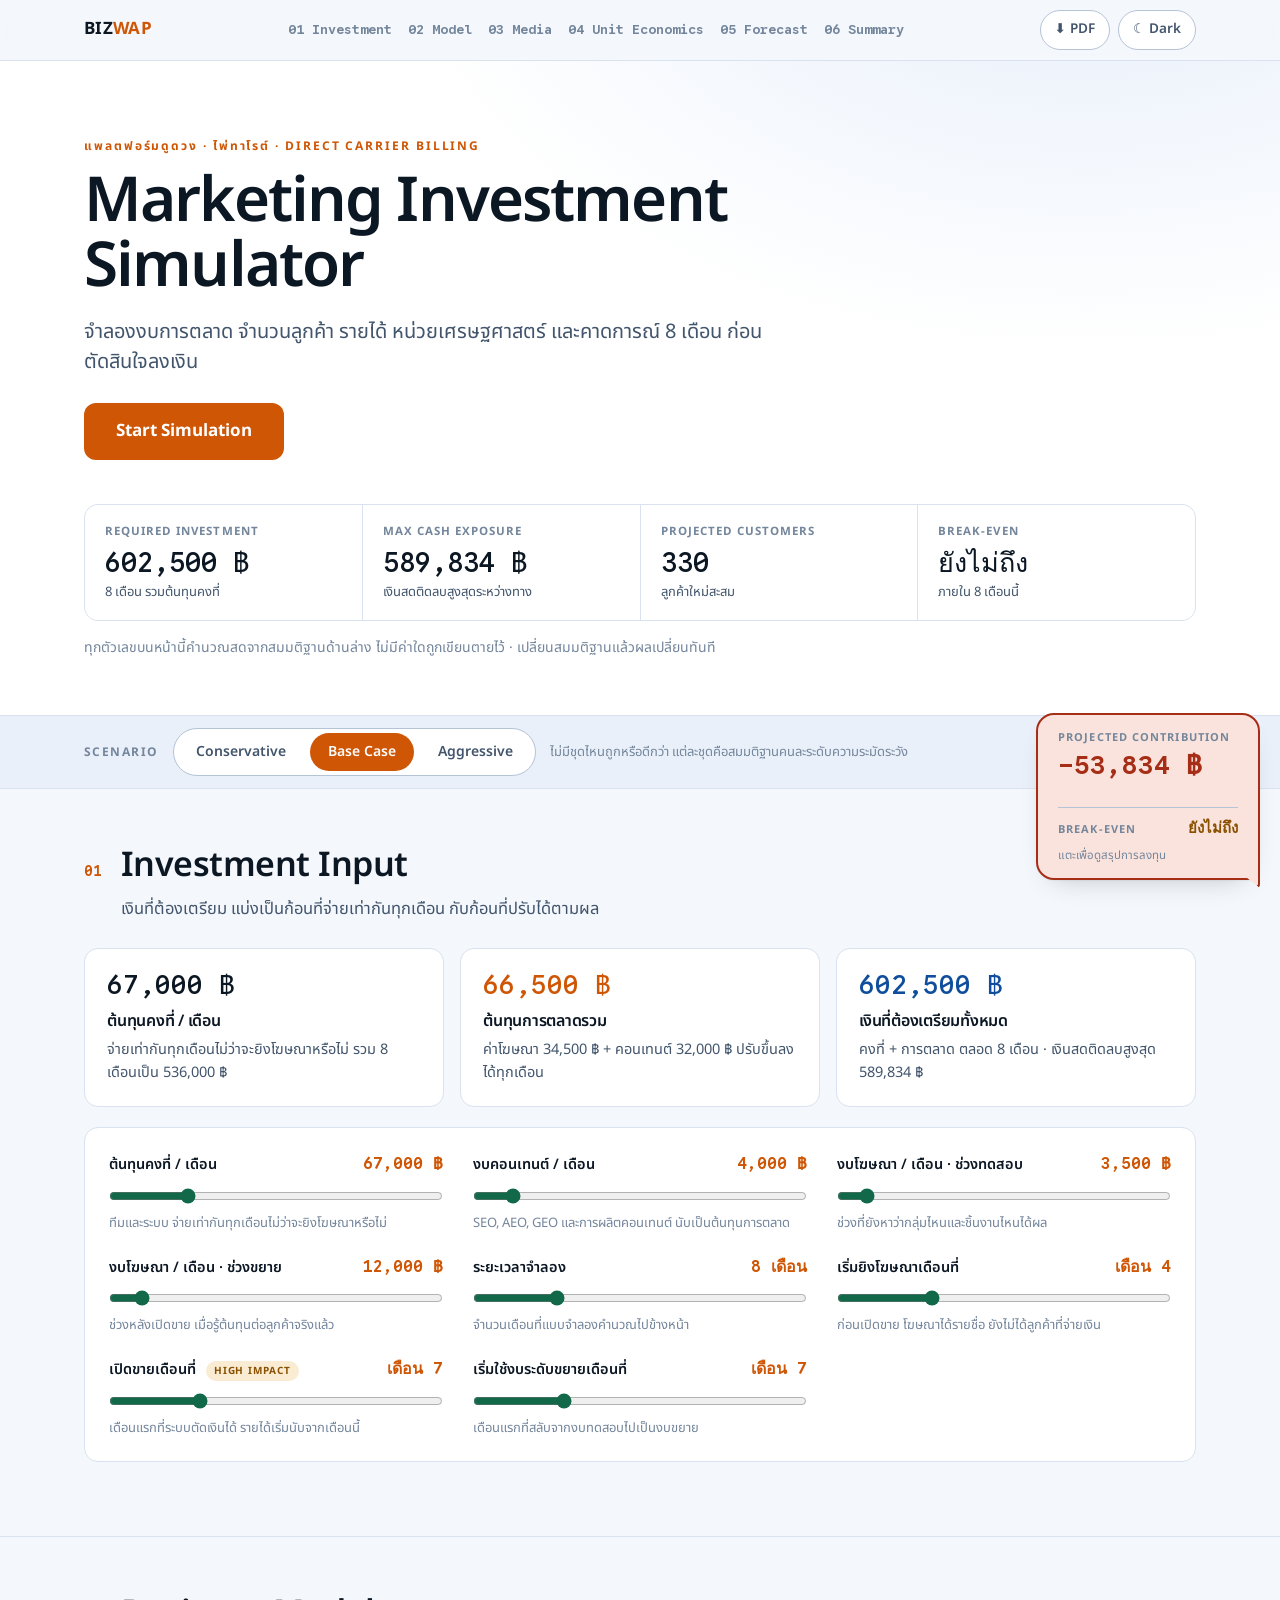
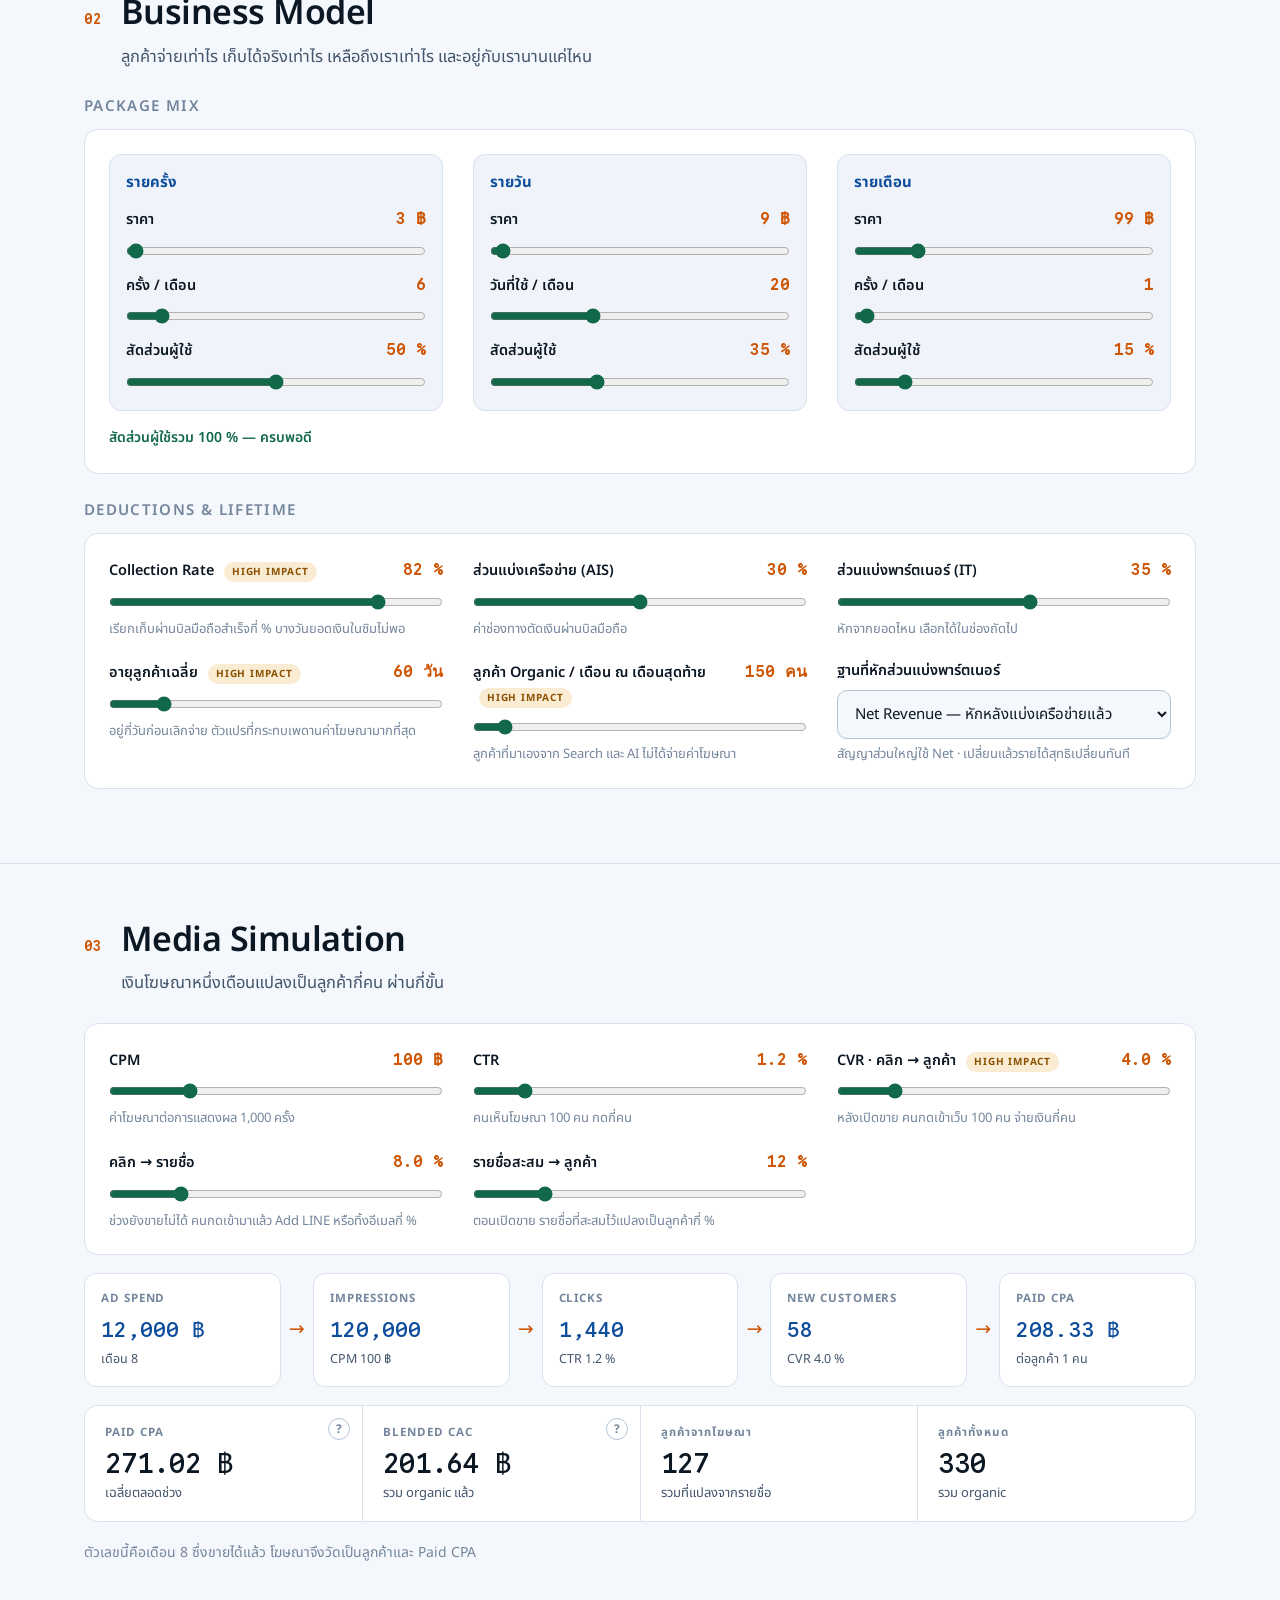
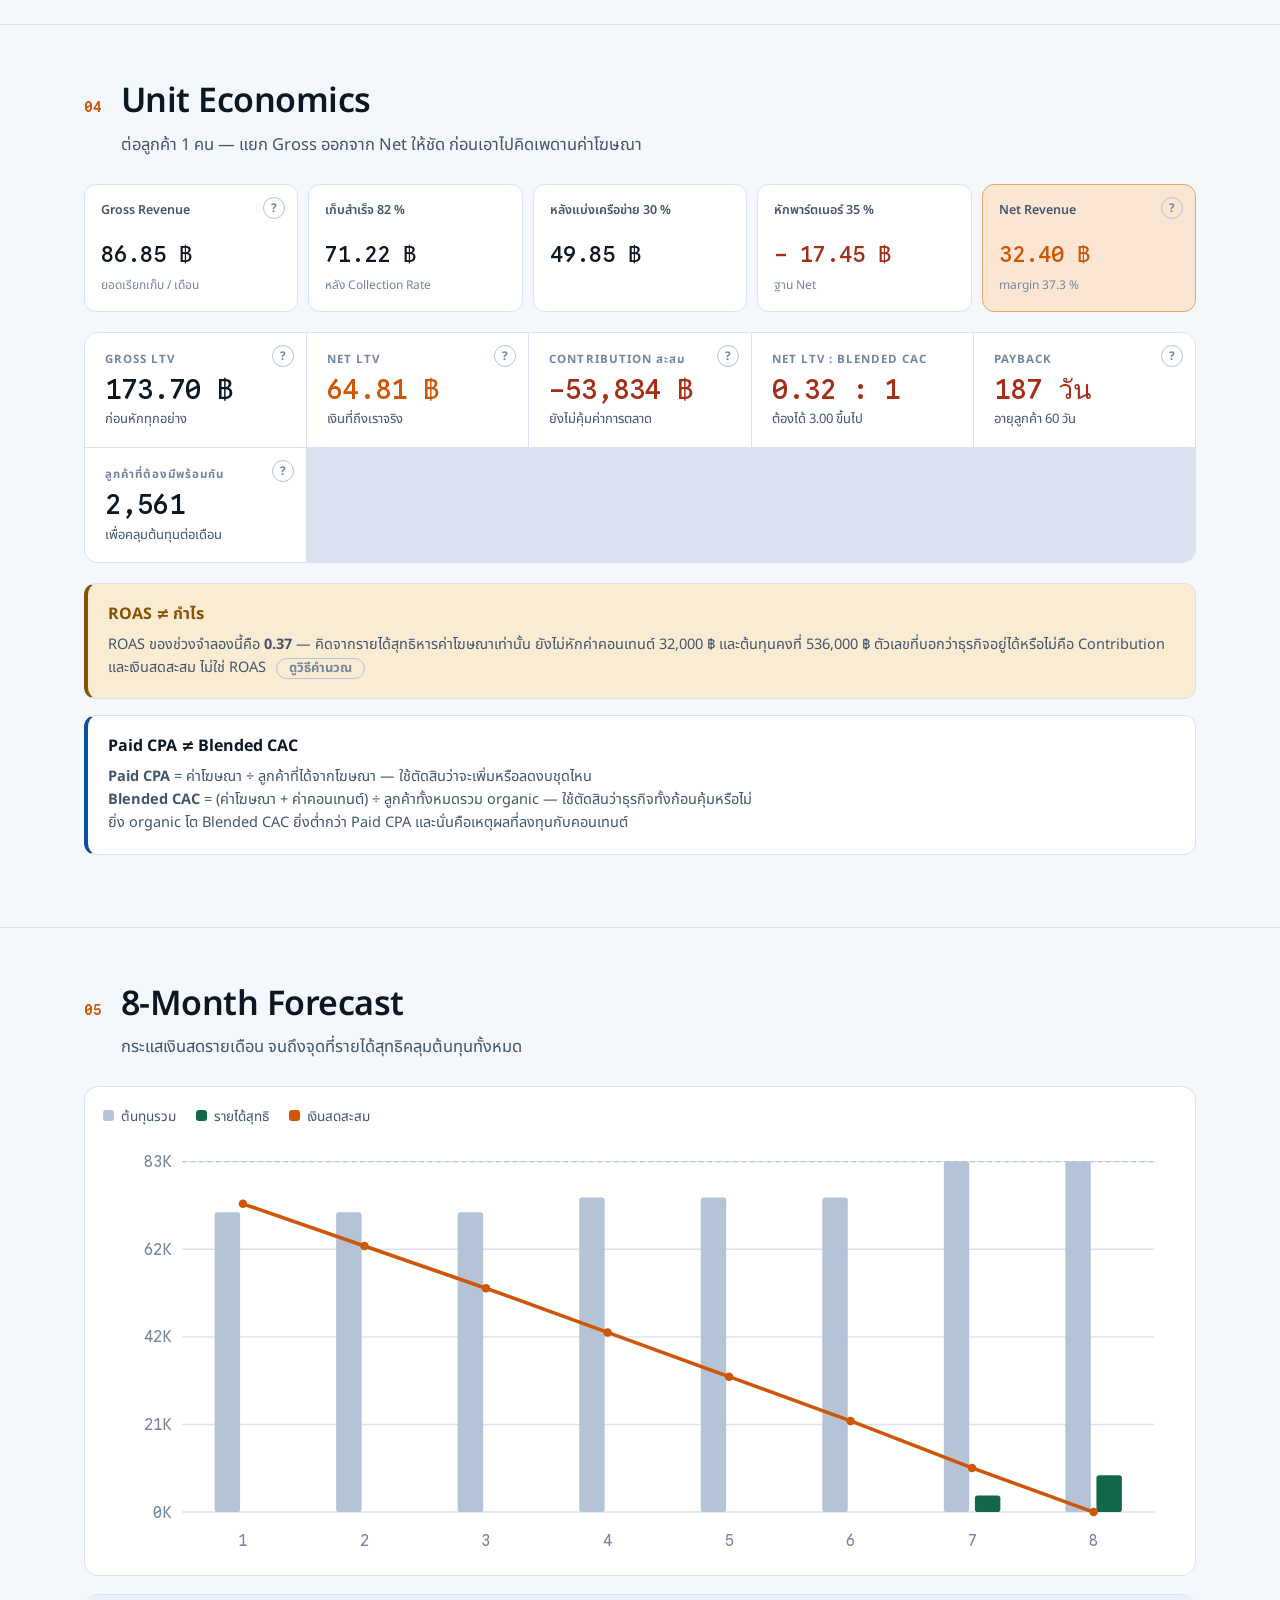
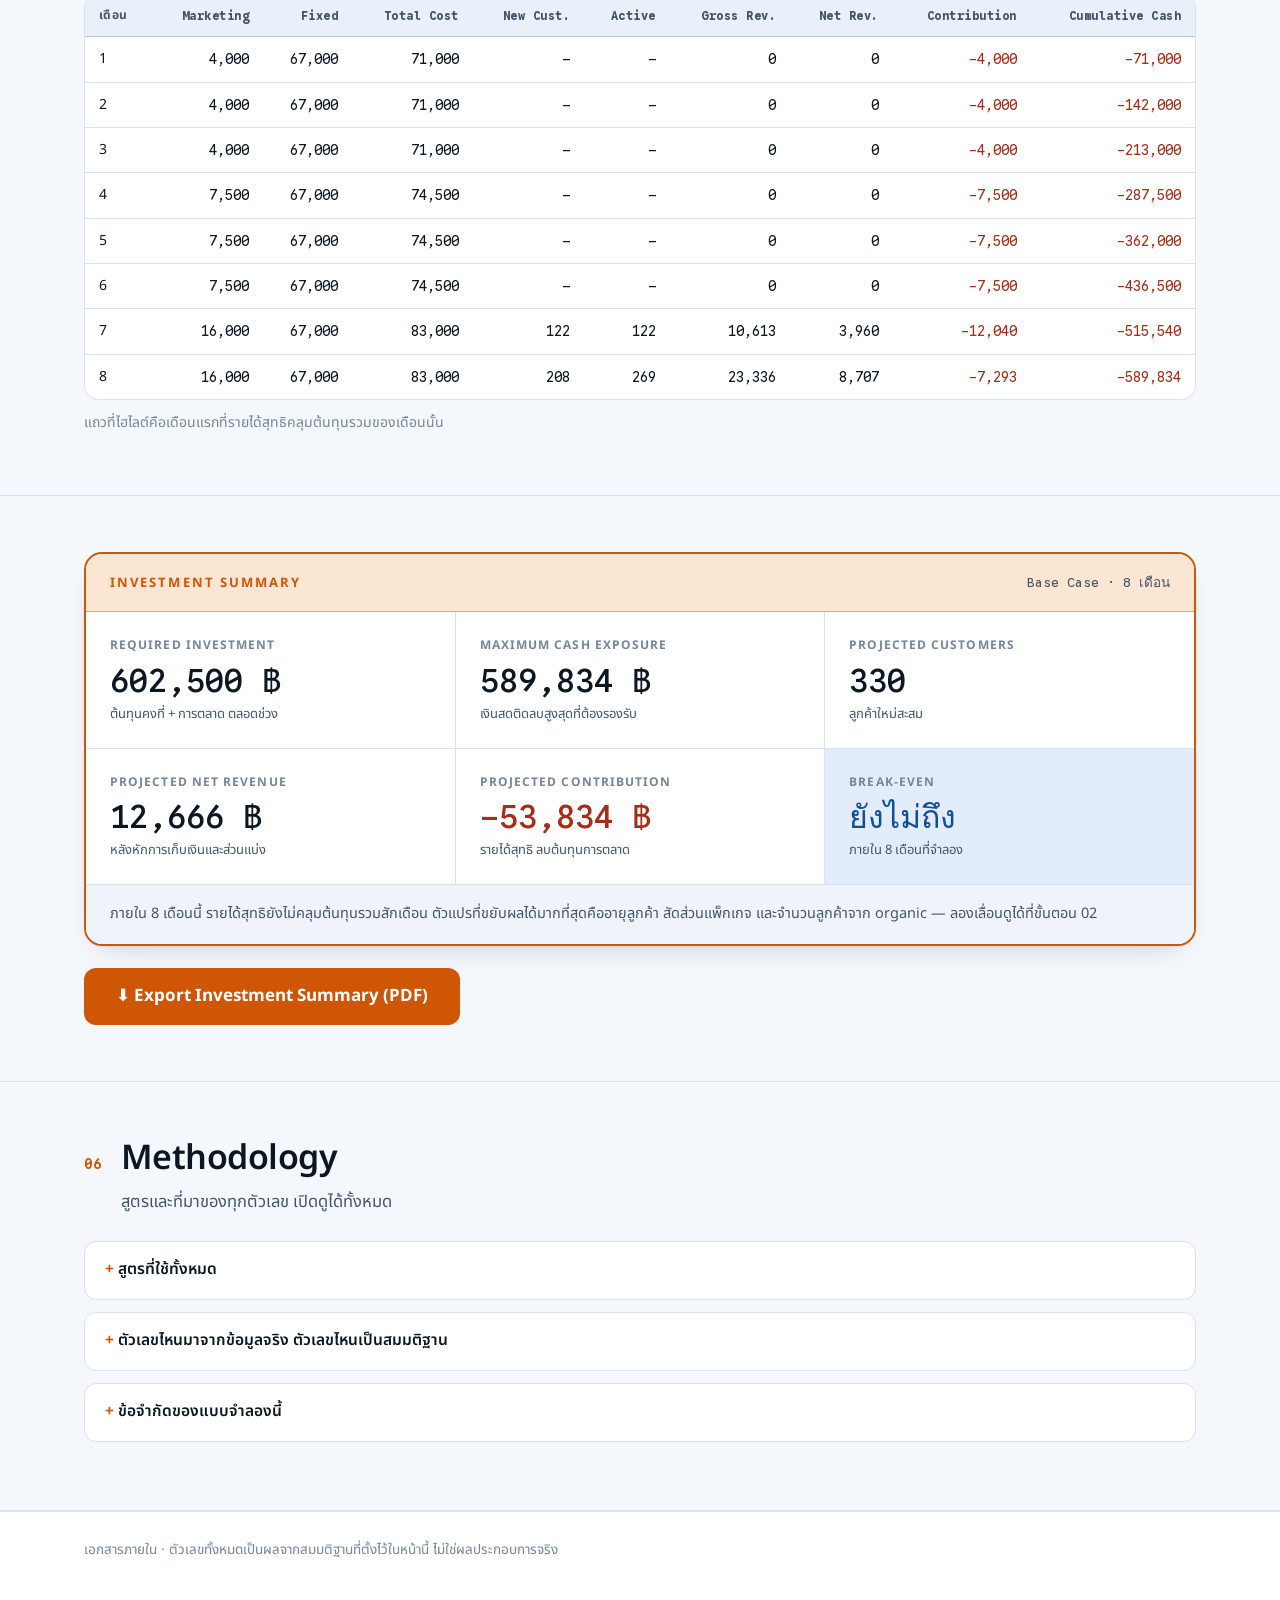
==== v2/index.html @ 2def4784 "feat(v2): balloon แสดง Break-even month เพิ่ม แถวที่สองในบอลลูน คั่นด้วยเส้นบาง ๆ เขียวเมื่อถึงจุดคุ" ====
<!DOCTYPE html>
<html lang="th">
<head>
<meta charset="utf-8">
<meta name="viewport" content="width=device-width, initial-scale=1, viewport-fit=cover">
<title>Marketing Investment Simulator</title>
<link rel="preconnect" href="https://fonts.googleapis.com">
<link rel="preconnect" href="https://fonts.gstatic.com" crossorigin>
<link rel="stylesheet" href="https://fonts.googleapis.com/css2?family=Noto+Sans+Thai:wght@400;500;600;700&family=Google+Sans+Code:wght@400;500;600&display=swap">
<link rel="stylesheet" href="css/app.css">
</head>
<body>

<header class="topbar">
  <div class="wrap bar">
    <div class="brand">BIZ<span>WAP</span></div>
    <nav class="steps-nav" aria-label="ขั้นตอน">
      <a href="#step1">01 Investment</a>
      <a href="#step2">02 Model</a>
      <a href="#step3">03 Media</a>
      <a href="#step4">04 Unit Economics</a>
      <a href="#forecast">05 Forecast</a>
      <a href="#summary">06 Summary</a>
    </nav>
    <div class="bar-actions">
      <button class="ghost-btn js-print" type="button">⬇ PDF</button>
      <button class="ghost-btn" id="theme-toggle" type="button"><span id="theme-icon">☾</span> <span id="theme-label">Dark</span></button>
    </div>
  </div>
</header>

<!-- ================= HERO ================= -->
<section class="hero">
  <div class="wrap">
    <p class="eyebrow">แพลตฟอร์มดูดวง · ไพ่ทาโรต์ · Direct Carrier Billing</p>
    <h1>Marketing Investment<br>Simulator</h1>
    <p class="hero-sub">จำลองงบการตลาด จำนวนลูกค้า รายได้ หน่วยเศรษฐศาสตร์ และคาดการณ์ 8 เดือน ก่อนตัดสินใจลงเงิน</p>
    <a class="cta" href="#step1">Start Simulation</a>

    <div class="hero-kpis" id="hero-kpis"></div>
    <p class="hero-note">ทุกตัวเลขบนหน้านี้คำนวณสดจากสมมติฐานด้านล่าง ไม่มีค่าใดถูกเขียนตายไว้ · เปลี่ยนสมมติฐานแล้วผลเปลี่ยนทันที</p>
  </div>
</section>

<!-- ================= SCENARIO ================= -->
<div class="scenario-bar">
  <div class="wrap sb">
    <span class="sb-label">Scenario</span>
    <div class="sb-group" role="group" aria-label="เลือกชุดสมมติฐาน">
      <button class="sc-btn" data-scenario="conservative" type="button">Conservative</button>
      <button class="sc-btn is-active" data-scenario="base" type="button">Base Case</button>
      <button class="sc-btn" data-scenario="aggressive" type="button">Aggressive</button>
    </div>
    <span class="sb-hint">ไม่มีชุดไหนถูกหรือดีกว่า แต่ละชุดคือสมมติฐานคนละระดับความระมัดระวัง</span>
    <button class="ghost-btn sb-reset" id="reset-btn" type="button">คืนค่าตั้งต้น</button>
  </div>
</div>

<!-- ================= STEP 1 ================= -->
<section class="step" id="step1">
  <div class="wrap">
    <div class="step-head">
      <span class="step-no">01</span>
      <div>
        <h2>Investment Input</h2>
        <p class="lead">เงินที่ต้องเตรียม แบ่งเป็นก้อนที่จ่ายเท่ากันทุกเดือน กับก้อนที่ปรับได้ตามผล</p>
      </div>
    </div>

    <div class="grid-3" id="step1-cards"></div>

    <div class="panel">
      <div class="controls" id="controls-investment"></div>
    </div>
  </div>
</section>

<!-- ================= STEP 2 ================= -->
<section class="step" id="step2">
  <div class="wrap">
    <div class="step-head">
      <span class="step-no">02</span>
      <div>
        <h2>Business Model</h2>
        <p class="lead">ลูกค้าจ่ายเท่าไร เก็บได้จริงเท่าไร เหลือถึงเราเท่าไร และอยู่กับเรานานแค่ไหน</p>
      </div>
    </div>

    <h3 class="sub">Package Mix</h3>
    <div class="panel">
      <div class="controls" id="controls-packages"></div>
      <p class="mix-check" id="mix-check"></p>
    </div>

    <h3 class="sub">Deductions &amp; Lifetime</h3>
    <div class="panel">
      <div class="controls" id="controls-model"></div>
    </div>
  </div>
</section>

<!-- ================= STEP 3 ================= -->
<section class="step" id="step3">
  <div class="wrap">
    <div class="step-head">
      <span class="step-no">03</span>
      <div>
        <h2>Media Simulation</h2>
        <p class="lead">เงินโฆษณาหนึ่งเดือนแปลงเป็นลูกค้ากี่คน ผ่านกี่ขั้น</p>
      </div>
    </div>

    <div class="panel">
      <div class="controls" id="controls-media"></div>
    </div>

    <div class="funnel" id="funnel"></div>
    <div class="metrics" id="media-metrics"></div>
    <p class="note-inline" id="media-note"></p>
  </div>
</section>

<!-- ================= STEP 4 ================= -->
<section class="step" id="step4">
  <div class="wrap">
    <div class="step-head">
      <span class="step-no">04</span>
      <div>
        <h2>Unit Economics</h2>
        <p class="lead">ต่อลูกค้า 1 คน — แยก Gross ออกจาก Net ให้ชัด ก่อนเอาไปคิดเพดานค่าโฆษณา</p>
      </div>
    </div>

    <div class="waterfall" id="waterfall"></div>
    <div class="metrics" id="unit-metrics"></div>

    <div class="callout warn">
      <b>ROAS ≠ กำไร</b>
      <p id="roas-note"></p>
    </div>

    <div class="callout">
      <b>Paid CPA ≠ Blended CAC</b>
      <p><strong>Paid CPA</strong> = ค่าโฆษณา ÷ ลูกค้าที่ได้จากโฆษณา — ใช้ตัดสินว่าจะเพิ่มหรือลดงบชุดไหน<br>
      <strong>Blended CAC</strong> = (ค่าโฆษณา + ค่าคอนเทนต์) ÷ ลูกค้าทั้งหมดรวม organic — ใช้ตัดสินว่าธุรกิจทั้งก้อนคุ้มหรือไม่<br>
      ยิ่ง organic โต Blended CAC ยิ่งต่ำกว่า Paid CPA และนั่นคือเหตุผลที่ลงทุนกับคอนเทนต์</p>
    </div>
  </div>
</section>

<!-- ================= FORECAST ================= -->
<section class="step" id="forecast">
  <div class="wrap">
    <div class="step-head">
      <span class="step-no">05</span>
      <div>
        <h2>8-Month Forecast</h2>
        <p class="lead">กระแสเงินสดรายเดือน จนถึงจุดที่รายได้สุทธิคลุมต้นทุนทั้งหมด</p>
      </div>
    </div>

    <div class="chart-card">
      <div class="chart-legend">
        <span><i class="sw sw-cost"></i>ต้นทุนรวม</span>
        <span><i class="sw sw-rev"></i>รายได้สุทธิ</span>
        <span><i class="sw sw-cum"></i>เงินสดสะสม</span>
      </div>
      <div id="chart"></div>
    </div>

    <div class="table-wrap">
      <table id="forecast-table"></table>
    </div>
    <p class="note-inline">แถวที่ไฮไลต์คือเดือนแรกที่รายได้สุทธิคลุมต้นทุนรวมของเดือนนั้น</p>
  </div>
</section>

<!-- ================= SUMMARY ================= -->
<section class="step" id="summary">
  <div class="wrap">
    <div class="investment-summary" id="investment-summary" tabindex="-1"></div>
    <button class="cta cta-pdf js-print" type="button">⬇ Export Investment Summary (PDF)</button>
  </div>
</section>

<!-- ================= METHODOLOGY ================= -->
<section class="step methodology no-print" id="methodology">
  <div class="wrap">
    <div class="step-head">
      <span class="step-no">06</span>
      <div>
        <h2>Methodology</h2>
        <p class="lead">สูตรและที่มาของทุกตัวเลข เปิดดูได้ทั้งหมด</p>
      </div>
    </div>

    <details>
      <summary>สูตรที่ใช้ทั้งหมด</summary>
      <div class="det-body" id="formula-list"></div>
    </details>

    <details>
      <summary>ตัวเลขไหนมาจากข้อมูลจริง ตัวเลขไหนเป็นสมมติฐาน</summary>
      <div class="det-body">
        <table class="plain">
          <thead><tr><th>รายการ</th><th>ที่มา</th><th>ความเชื่อมั่น</th></tr></thead>
          <tbody>
            <tr><td>ต้นทุนคงที่ 67,000 / เดือน</td><td>งบประมาณจริงของโครงการ</td><td><span class="pill good">ยืนยันแล้ว</span></td></tr>
            <tr><td>ส่วนแบ่งเครือข่าย · ส่วนแบ่งพาร์ตเนอร์</td><td>โครงสร้างข้อตกลง</td><td><span class="pill good">ยืนยันแล้ว</span></td></tr>
            <tr><td>ราคาแพ็กเกจ</td><td>แผนผลิตภัณฑ์</td><td><span class="pill warn">ยังปรับได้</span></td></tr>
            <tr><td>Collection Rate</td><td>ประมาณการจากลักษณะการตัดเงินผ่านบิลมือถือ</td><td><span class="pill warn">ต้องวัดจริง</span></td></tr>
            <tr><td>CPM · CTR · CVR</td><td>กรอบอ้างอิงตลาด ยังไม่ใช่ข้อมูลจากบัญชีโฆษณาเรา</td><td><span class="pill warn">ต้องวัดจริง</span></td></tr>
            <tr><td>อายุลูกค้าเฉลี่ย</td><td>ยังไม่มีข้อมูล ตั้งเป็นค่าสมมติ</td><td><span class="pill bad">กระทบผลมากที่สุด</span></td></tr>
            <tr><td>ลูกค้าจาก Organic</td><td>ประมาณการจากแผนคอนเทนต์</td><td><span class="pill bad">กระทบผลมากที่สุด</span></td></tr>
          </tbody>
        </table>
      </div>
    </details>

    <details>
      <summary>ข้อจำกัดของแบบจำลองนี้</summary>
      <div class="det-body">
        <ul>
          <li>อายุลูกค้าแปลงเป็นอัตราหลุดต่อเดือนแบบคงที่ (1 ÷ อายุเป็นเดือน) ของจริงคนมักหลุดหนักในเดือนแรกแล้วค่อยนิ่ง</li>
          <li>รายชื่อที่สะสมก่อนเปิดขายถูกแปลงเป็นลูกค้าครั้งเดียวในเดือนที่เปิดขาย ของจริงจะทยอยเข้ามา</li>
          <li>ลูกค้าจาก Organic ไต่เป็นเส้นตรง ไม่ได้จำลองการทบต้นของอันดับใน Search</li>
          <li>ไม่ได้คิดภาษี ค่าธรรมเนียมชำระเงินอื่น และต้นทุนบริการลูกค้า</li>
          <li>เป็นแบบจำลองระดับเดือน ไม่ใช่ระดับแคมเปญ ใช้ตัดสินกรอบการลงทุน ไม่ใช่ตัดสินรายชุดโฆษณา</li>
        </ul>
      </div>
    </details>
  </div>
</section>

<footer>
  <div class="wrap">
    <span>เอกสารภายใน · ตัวเลขทั้งหมดเป็นผลจากสมมติฐานที่ตั้งไว้ในหน้านี้ ไม่ใช่ผลประกอบการจริง</span>
  </div>
</footer>

<button class="fab no-print" id="fab" type="button" aria-label="ดู Investment Summary">
  <span class="fab-label">Projected Contribution</span>
  <span class="fab-value" id="fab-value" aria-live="polite">—</span>
  <span class="fab-delta" id="fab-delta"></span>
  <span class="fab-row">
    <span class="fab-row-label">Break-even</span>
    <span class="fab-row-value" id="fab-be" aria-live="polite">—</span>
  </span>
  <span class="fab-hint">แตะเพื่อดูสรุปการลงทุน</span>
</button>

<dialog class="modal" id="explain">
  <div class="modal-head">
    <div>
      <div class="modal-kicker" id="explain-kicker"></div>
      <h3 id="explain-title"></h3>
    </div>
    <button class="modal-close" id="explain-close" type="button" aria-label="ปิด">✕</button>
  </div>
  <div class="modal-body" id="explain-body"></div>
</dialog>

<script src="js/model.js"></script>
<script src="js/ui.js" defer></script>
</body>
</html>
---- v2/css/app.css ----
/* ============================================================
   Marketing Investment Simulator — presentation
   ============================================================ */

/* ---------- tokens : light ---------- */
:root{
  --bg:#F4F7FB; --panel:#FFFFFF; --panel2:#E9F0FA; --panel3:#F0F4FA;
  --ink:#0C1724; --ink-soft:#42556C; --ink-faint:#74869C;
  --line:#D9E2EE; --line2:#B4C3D6;
  --blue:#0F4E9C; --blue-soft:#E3ECFA;
  --orange:#CE5605; --orange-soft:#FBE6D3; --orange-line:#EFA268;
  --green:#12694A; --green-soft:#DEF1E8;
  --red:#A62D16; --red-soft:#FAE3DC;
  --amber:#8A5100; --amber-soft:#FAEBD3;
  --shadow:0 1px 2px rgba(12,23,36,.05), 0 12px 28px -18px rgba(12,23,36,.3);
  --radius:14px;
}
@media (prefers-color-scheme: dark){
  :root:not([data-theme="light"]){
    --bg:#080E1A; --panel:#101B2B; --panel2:#152438; --panel3:#132032;
    --ink:#E8EFF9; --ink-soft:#9BAEC6; --ink-faint:#70839C;
    --line:#223046; --line2:#33445F;
    --blue:#79ADFF; --blue-soft:#122340;
    --orange:#FF9247; --orange-soft:#38220F; --orange-line:#8B4E1F;
    --green:#4FCB96; --green-soft:#0F3025;
    --red:#F58D78; --red-soft:#351B15;
    --amber:#E9AD55; --amber-soft:#332611;
    --shadow:0 1px 2px rgba(0,0,0,.45), 0 14px 32px -20px rgba(0,0,0,.8);
  }
}
:root[data-theme="dark"]{
  --bg:#080E1A; --panel:#101B2B; --panel2:#152438; --panel3:#132032;
  --ink:#E8EFF9; --ink-soft:#9BAEC6; --ink-faint:#70839C;
  --line:#223046; --line2:#33445F;
  --blue:#79ADFF; --blue-soft:#122340;
  --orange:#FF9247; --orange-soft:#38220F; --orange-line:#8B4E1F;
  --green:#4FCB96; --green-soft:#0F3025;
  --red:#F58D78; --red-soft:#351B15;
  --amber:#E9AD55; --amber-soft:#332611;
  --shadow:0 1px 2px rgba(0,0,0,.45), 0 14px 32px -20px rgba(0,0,0,.8);
}

*{box-sizing:border-box}
html{scroll-behavior:smooth}
body{
  margin:0; background:var(--bg); color:var(--ink);
  font-family:"Google Sans","Google Sans Text","Noto Sans Thai","Noto Sans",system-ui,sans-serif;
  font-size:16px; line-height:1.6; -webkit-font-smoothing:antialiased;
}
h1,h2,h3{margin:0; font-weight:600; line-height:1.25; letter-spacing:-.015em; text-wrap:balance}
p{margin:0 0 1em}
a{color:var(--blue)}
.wrap{max-width:1160px; margin:0 auto; padding:0 24px}
.num, .mono{font-family:"Google Sans Code",monospace; font-variant-numeric:tabular-nums}

/* ---------- top bar ---------- */
.topbar{
  position:sticky; top:env(safe-area-inset-top,0px); z-index:30;
  background:color-mix(in srgb, var(--bg) 90%, transparent);
  backdrop-filter:blur(16px); border-bottom:1px solid var(--line);
}
.bar{height:60px; display:flex; align-items:center; gap:18px}
.brand{font-weight:700; font-size:17px; letter-spacing:.02em; white-space:nowrap}
.brand span{color:var(--orange)}
.steps-nav{display:flex; gap:16px; margin-left:auto; overflow-x:auto; scrollbar-width:none}
.steps-nav::-webkit-scrollbar{display:none}
.steps-nav a{
  color:var(--ink-faint); text-decoration:none; font-size:13.5px; font-weight:600;
  white-space:nowrap; font-family:"Google Sans Code",monospace;
}
.steps-nav a:hover{color:var(--orange)}
.bar-actions{display:flex; gap:8px; margin-left:auto}
.ghost-btn{
  border:1px solid var(--line2); background:var(--panel); color:var(--ink-soft);
  border-radius:999px; padding:8px 14px; font:inherit; font-size:13.5px; font-weight:600;
  cursor:pointer; white-space:nowrap;
}
.ghost-btn:hover{color:var(--ink); border-color:var(--orange-line)}
.ghost-btn:focus-visible,.steps-nav a:focus-visible{outline:2px solid var(--blue); outline-offset:2px}

/* ---------- hero ---------- */
.hero{padding:76px 0 56px; border-bottom:1px solid var(--line); background:
  radial-gradient(90% 120% at 85% -30%, var(--blue-soft) 0%, transparent 62%), var(--panel)}
.eyebrow{
  font-size:12px; letter-spacing:.16em; text-transform:uppercase;
  color:var(--orange); font-weight:700; margin:0 0 14px;
}
.hero h1{font-size:clamp(36px,6.4vw,62px); line-height:1.04; letter-spacing:-.03em}
.hero-sub{font-size:clamp(17px,2.2vw,20px); color:var(--ink-soft); max-width:62ch; margin:18px 0 0; line-height:1.5}
.cta{
  display:inline-block; margin-top:26px; background:var(--orange); color:#fff;
  border:none; border-radius:12px; padding:15px 32px; font:inherit; font-size:17px;
  font-weight:700; text-decoration:none; cursor:pointer;
}
:root[data-theme="dark"] .cta{color:#1B1005}
@media (prefers-color-scheme: dark){:root:not([data-theme="light"]) .cta{color:#1B1005}}
.cta:hover{filter:brightness(1.07)}
.cta:focus-visible{outline:3px solid var(--blue); outline-offset:3px}
.hero-kpis{
  display:grid; grid-template-columns:repeat(4,1fr); gap:1px; margin-top:44px;
  background:var(--line); border:1px solid var(--line); border-radius:var(--radius); overflow:hidden;
}
.hero-note{margin:16px 0 0; font-size:14px; color:var(--ink-faint)}

/* ---------- KPI tile ---------- */
.kpi{position:relative; background:var(--panel); padding:18px 20px}
.kpi small{
  display:block; font-size:11.5px; letter-spacing:.09em; text-transform:uppercase;
  color:var(--ink-faint); font-weight:700;
}
.kpi strong{
  display:block; font-family:"Google Sans Code",monospace; font-variant-numeric:tabular-nums;
  font-size:27px; font-weight:500; margin-top:6px; line-height:1.15; color:var(--ink);
}
.kpi span{display:block; font-size:13px; color:var(--ink-soft); margin-top:4px; line-height:1.45}
.kpi.hl strong{color:var(--orange)}
.kpi.pos strong{color:var(--green)}
.kpi.neg strong{color:var(--red)}
.why{
  position:absolute; top:12px; right:12px; width:22px; height:22px; border-radius:999px;
  border:1px solid var(--line2); background:transparent; color:var(--ink-faint);
  font:inherit; font-size:12px; font-weight:700; cursor:pointer; line-height:1;
}
.why:hover{color:var(--orange); border-color:var(--orange-line)}
.why:focus-visible{outline:2px solid var(--blue); outline-offset:2px}
.why.inline{position:static; width:auto; height:auto; border-radius:999px; padding:3px 12px; font-size:13px; margin-left:6px}

/* ---------- scenario bar ---------- */
.scenario-bar{
  position:sticky; top:calc(60px + env(safe-area-inset-top,0px)); z-index:25;
  background:var(--panel2); border-bottom:1px solid var(--line);
}
.sb{display:flex; align-items:center; gap:14px; padding-block:12px; flex-wrap:wrap}
.sb-label{font-size:12px; letter-spacing:.12em; text-transform:uppercase; font-weight:700; color:var(--ink-faint)}
.sb-group{display:flex; gap:6px; background:var(--panel); border:1px solid var(--line2); border-radius:999px; padding:4px}
.sc-btn{
  border:none; background:transparent; color:var(--ink-soft); border-radius:999px;
  padding:8px 18px; font:inherit; font-size:14px; font-weight:600; cursor:pointer; white-space:nowrap;
}
.sc-btn:hover{color:var(--ink)}
.sc-btn.is-active{background:var(--orange); color:#fff}
:root[data-theme="dark"] .sc-btn.is-active{color:#1B1005}
@media (prefers-color-scheme: dark){:root:not([data-theme="light"]) .sc-btn.is-active{color:#1B1005}}
.sc-btn:focus-visible{outline:2px solid var(--blue); outline-offset:2px}
.sb-hint{font-size:13px; color:var(--ink-faint)}
.sb-reset{margin-left:auto}

/* ---------- step section ---------- */
.step{border-bottom:1px solid var(--line)}
.step > .wrap{padding-block:56px}
.step-head{display:flex; gap:18px; align-items:baseline; margin-bottom:26px; scroll-margin-top:130px}
.step-no{
  font-family:"Google Sans Code",monospace; font-size:14px; font-weight:600;
  color:var(--orange); letter-spacing:.1em; flex:none;
}
.step h2{font-size:clamp(25px,3.6vw,34px)}
.lead{color:var(--ink-soft); font-size:16.5px; margin:8px 0 0; max-width:72ch}
h3.sub{font-size:15px; letter-spacing:.09em; text-transform:uppercase; color:var(--ink-faint); margin:28px 0 12px}

/* ---------- panel + controls ---------- */
.panel{background:var(--panel); border:1px solid var(--line); border-radius:var(--radius); padding:24px; margin-bottom:18px}
.controls{display:grid; grid-template-columns:repeat(auto-fit,minmax(270px,1fr)); gap:22px 30px}
.ctrl{display:flex; flex-direction:column}
.ctrl-top{display:flex; justify-content:space-between; align-items:baseline; gap:10px; margin-bottom:6px}
.ctrl label{font-size:14.5px; font-weight:600}
.ctrl-val{
  font-family:"Google Sans Code",monospace; font-variant-numeric:tabular-nums;
  font-size:16px; font-weight:600; color:var(--orange); white-space:nowrap;
}
.ctrl-help{font-size:13px; color:var(--ink-faint); line-height:1.45; margin-top:6px}
.ctrl.compact .ctrl-help{display:none}
.impact{
  display:inline-block; margin-left:6px; padding:2px 8px; border-radius:999px;
  background:var(--amber-soft); color:var(--amber); font-size:10px; font-weight:700; letter-spacing:.08em;
}
input[type=range]{width:100%; accent-color:var(--green); height:24px; margin:0; cursor:pointer; background:transparent}
input[type=range]:focus-visible{outline:2px solid var(--blue); outline-offset:4px; border-radius:6px}
select{
  width:100%; padding:11px 13px; font:inherit; font-size:15px;
  background:var(--bg); color:var(--ink); border:1px solid var(--line2); border-radius:10px;
}
select:focus-visible{outline:2px solid var(--blue); outline-offset:1px; border-color:var(--blue)}

.pkg{border:1px solid var(--line); border-radius:12px; padding:16px; background:var(--panel3)}
.pkg-name{font-weight:700; font-size:15px; margin-bottom:12px; color:var(--blue)}
.pkg .ctrl{margin-bottom:10px}
.pkg .ctrl:last-child{margin-bottom:0}
#controls-packages{grid-template-columns:repeat(auto-fit,minmax(240px,1fr))}
.mix-check{margin:16px 0 0; font-size:14px; font-weight:600}
.mix-check.ok{color:var(--green)}
.mix-check.bad{color:var(--red)}

/* ---------- cards ---------- */
.grid-3{display:grid; grid-template-columns:repeat(3,1fr); gap:16px; margin-bottom:20px}
.card{background:var(--panel); border:1px solid var(--line); border-radius:var(--radius); padding:22px}
.card-num{
  font-family:"Google Sans Code",monospace; font-variant-numeric:tabular-nums;
  font-size:26px; font-weight:500; color:var(--ink); line-height:1.15;
}
.card-num.orange{color:var(--orange)}
.card-num.blue{color:var(--blue)}
.card h3{font-size:16px; margin:10px 0 8px}
.card p{margin:0; font-size:14.5px; color:var(--ink-soft); line-height:1.55}

/* ---------- funnel ---------- */
.funnel{display:flex; align-items:stretch; gap:8px; margin-bottom:18px; overflow-x:auto}
.fstep{
  flex:1 1 0; min-width:132px; background:var(--panel); border:1px solid var(--line);
  border-radius:12px; padding:16px;
}
.fstep small{display:block; font-size:11.5px; letter-spacing:.08em; text-transform:uppercase; color:var(--ink-faint); font-weight:700}
.fstep strong{
  display:block; font-family:"Google Sans Code",monospace; font-variant-numeric:tabular-nums;
  font-size:21px; font-weight:500; margin-top:5px; color:var(--blue);
}
.fstep span{display:block; font-size:12.5px; color:var(--ink-soft); margin-top:3px}
.farrow{display:flex; align-items:center; color:var(--orange); font-size:19px; flex:none}
.note-inline{font-size:14px; color:var(--ink-faint); margin:0 0 4px}

/* ---------- metrics grid ---------- */
.metrics{
  display:grid; grid-template-columns:repeat(auto-fit,minmax(190px,1fr)); gap:1px;
  background:var(--line); border:1px solid var(--line); border-radius:var(--radius);
  overflow:hidden; margin-bottom:20px;
}

/* ---------- waterfall ---------- */
.waterfall{display:grid; grid-template-columns:repeat(auto-fit,minmax(190px,1fr)); gap:10px; margin-bottom:20px}
.wf{position:relative; background:var(--panel); border:1px solid var(--line); border-radius:12px; padding:16px}
.wf small{display:block; font-size:12.5px; color:var(--ink-soft); font-weight:600; min-height:2.6em}
.wf strong{
  display:block; font-family:"Google Sans Code",monospace; font-variant-numeric:tabular-nums;
  font-size:22px; font-weight:500; margin-top:4px;
}
.wf span{display:block; font-size:12px; color:var(--ink-faint); margin-top:3px; min-height:1.2em}
.wf-neg strong{color:var(--red)}
.wf-final{border-color:var(--orange-line); background:var(--orange-soft)}
.wf-final strong{color:var(--orange)}

/* ---------- callout ---------- */
.callout{
  background:var(--panel); border:1px solid var(--line); border-left:4px solid var(--blue);
  border-radius:12px; padding:18px 20px; margin-bottom:16px;
}
.callout.warn{border-left-color:var(--amber); background:var(--amber-soft)}
.callout b{display:block; margin-bottom:6px; font-size:16px}
.callout.warn b{color:var(--amber)}
.callout p{margin:0; font-size:14.5px; color:var(--ink-soft); line-height:1.6}

/* ---------- chart ---------- */
.chart-card{background:var(--panel); border:1px solid var(--line); border-radius:var(--radius); padding:20px 18px 12px; margin-bottom:18px}
.chart-legend{display:flex; gap:20px; flex-wrap:wrap; font-size:13.5px; color:var(--ink-soft); margin-bottom:10px}
.sw{display:inline-block; width:11px; height:11px; border-radius:3px; margin-right:7px}
.sw-cost{background:var(--line2)}
.sw-rev{background:var(--green)}
.sw-cum{background:var(--orange)}
#chart svg{display:block; width:100%; height:auto}
#chart .g{stroke:var(--line); stroke-width:1}
#chart .zero{stroke:var(--line2); stroke-width:1; stroke-dasharray:3 3}
#chart .ax{fill:var(--ink-faint); font-family:"Google Sans Code",monospace; font-size:11px}
#chart .b-cost{fill:var(--line2)}
#chart .b-rev{fill:var(--green)}
#chart .cum{fill:none; stroke:var(--orange); stroke-width:2.5; stroke-linejoin:round}
#chart .cum-dot{fill:var(--orange)}

/* ---------- tables ---------- */
.table-wrap{overflow-x:auto; border:1px solid var(--line); border-radius:var(--radius); background:var(--panel); margin-bottom:12px}
table{border-collapse:collapse; width:100%; font-size:14px}
th,td{padding:11px 14px; text-align:left; border-bottom:1px solid var(--line); white-space:nowrap}
thead th{
  background:var(--panel2); font-size:12px; font-weight:700; color:var(--ink-soft);
  letter-spacing:.04em; border-bottom:1px solid var(--line2); position:sticky; top:0;
}
tbody tr:last-child td{border-bottom:none}
td.num,th.num{text-align:right; font-family:"Google Sans Code",monospace; font-variant-numeric:tabular-nums}
td.pos{color:var(--green)}
td.neg{color:var(--red)}
tr.is-be td{background:var(--green-soft); font-weight:600}
table.plain{font-size:14px}
table.plain td.num{text-align:right}
table.plain tr.tot td{border-top:1px solid var(--line2); font-weight:700}

/* ---------- investment summary ---------- */
.investment-summary{
  background:var(--panel); border:2px solid var(--orange); border-radius:18px;
  overflow:hidden; box-shadow:var(--shadow);
}
.is-head{
  display:flex; justify-content:space-between; align-items:baseline; gap:12px; flex-wrap:wrap;
  padding:18px 24px; background:var(--orange-soft); border-bottom:1px solid var(--orange-line);
}
.is-eyebrow{font-size:13px; letter-spacing:.16em; text-transform:uppercase; font-weight:700; color:var(--orange)}
.is-scenario{font-family:"Google Sans Code",monospace; font-size:13.5px; color:var(--ink-soft)}
.is-grid{display:grid; grid-template-columns:repeat(3,1fr); gap:1px; background:var(--line)}
.is-cell{background:var(--panel); padding:24px}
.is-cell small{display:block; font-size:12px; letter-spacing:.09em; text-transform:uppercase; color:var(--ink-faint); font-weight:700}
.is-cell strong{
  display:block; font-family:"Google Sans Code",monospace; font-variant-numeric:tabular-nums;
  font-size:clamp(24px,3.2vw,32px); font-weight:500; margin-top:8px; line-height:1.1;
}
.is-cell span{display:block; font-size:13px; color:var(--ink-soft); margin-top:6px; line-height:1.45}
.is-cell strong.pos{color:var(--green)}
.is-cell strong.neg{color:var(--red)}
.is-be{background:var(--blue-soft)}
.is-be strong{color:var(--blue)}
.is-foot{margin:0; padding:18px 24px; border-top:1px solid var(--line); font-size:14.5px; color:var(--ink-soft); background:var(--panel3)}
.cta-pdf{margin-top:22px}

/* ---------- methodology ---------- */
.methodology details{
  background:var(--panel); border:1px solid var(--line); border-radius:12px;
  padding:0; margin-bottom:12px; overflow:hidden;
}
.methodology summary{
  padding:16px 20px; cursor:pointer; font-weight:600; font-size:15.5px; list-style:none;
}
.methodology summary::-webkit-details-marker{display:none}
.methodology summary::before{content:"+ "; color:var(--orange); font-weight:700}
.methodology details[open] summary::before{content:"− "}
.det-body{padding:0 20px 20px; font-size:14.5px; color:var(--ink-soft)}
.det-body ul{margin:0; padding-left:20px}
.det-body li{margin-bottom:6px}
pre{
  font-family:"Google Sans Code",monospace; font-size:13px; line-height:1.85;
  background:var(--panel3); border:1px solid var(--line); border-radius:10px;
  padding:16px; overflow-x:auto; color:var(--ink); margin:0 0 12px;
}
.muted{color:var(--ink-faint); font-size:13.5px}
.pill{display:inline-block; padding:3px 10px; border-radius:999px; font-size:12.5px; font-weight:700}
.pill.good{background:var(--green-soft); color:var(--green)}
.pill.warn{background:var(--amber-soft); color:var(--amber)}
.pill.bad{background:var(--red-soft); color:var(--red)}

footer{background:var(--panel); border-top:1px solid var(--line)}
footer .wrap{padding-block:28px 40px; font-size:13.5px; color:var(--ink-faint)}

/* ---------- floating contribution balloon ---------- */
.fab{
  position:fixed; z-index:40;
  right:max(20px, env(safe-area-inset-right,0px));
  bottom:calc(20px + env(safe-area-inset-bottom,0px));
  display:grid; gap:1px; text-align:left; cursor:pointer;
  padding:14px 20px 13px; min-width:224px;
  border:2px solid var(--line2); border-radius:18px 18px 6px 18px;
  background:var(--panel); color:var(--ink); box-shadow:var(--shadow);
  font:inherit; transition:transform .18s ease, border-color .2s ease, background .2s ease;
}
.fab::after{           /* balloon tail */
  content:""; position:absolute; right:-2px; bottom:-10px;
  width:16px; height:12px; background:inherit;
  border-right:2px solid; border-bottom:2px solid; border-color:inherit;
  border-radius:0 0 4px 0; clip-path:polygon(100% 0, 100% 100%, 0 0);
}
.fab:hover{transform:translateY(-3px)}
.fab:focus-visible{outline:3px solid var(--blue); outline-offset:3px}
.fab-label{
  font-size:11px; letter-spacing:.1em; text-transform:uppercase;
  color:var(--ink-faint); font-weight:700;
}
.fab-value{
  font-family:"Google Sans Code",monospace; font-variant-numeric:tabular-nums;
  font-size:26px; font-weight:600; line-height:1.15; margin-top:4px;
}
.fab-delta{
  font-family:"Google Sans Code",monospace; font-variant-numeric:tabular-nums;
  font-size:13px; font-weight:600; min-height:1.2em; opacity:0; transition:opacity .2s ease;
}
.fab-delta.show{opacity:1}
.fab-row{
  display:flex; justify-content:space-between; align-items:baseline; gap:12px;
  margin-top:8px; padding-top:8px; border-top:1px solid var(--line2);
}
.fab-row-label{font-size:11px; letter-spacing:.1em; text-transform:uppercase; color:var(--ink-faint); font-weight:700}
.fab-row-value{
  font-family:"Google Sans Code",monospace; font-variant-numeric:tabular-nums;
  font-size:15px; font-weight:700; white-space:nowrap;
}
.fab-row-value.reached{color:var(--green)}
.fab-row-value.missed{color:var(--amber)}
.fab-hint{font-size:11.5px; color:var(--ink-faint); margin-top:6px}

.fab.is-pos{border-color:var(--green); background:var(--green-soft)}
.fab.is-pos .fab-value{color:var(--green)}
.fab.is-neg{border-color:var(--red); background:var(--red-soft)}
.fab.is-neg .fab-value{color:var(--red)}
.fab-delta.up{color:var(--green)}
.fab-delta.down{color:var(--red)}

@keyframes fabPulse{
  0%{transform:scale(1)}
  35%{transform:scale(1.045)}
  100%{transform:scale(1)}
}
.fab.bump{animation:fabPulse .42s ease-out}
.fab.is-hidden{opacity:0; pointer-events:none; transform:translateY(14px)}

/* the summary card flashes when the balloon sends you to it */
.investment-summary{transition:box-shadow .25s ease}
.investment-summary.is-focus{box-shadow:0 0 0 5px var(--orange-soft), 0 0 0 7px var(--orange)}
.investment-summary:focus{outline:none}

@media (max-width:640px){
  .fab{
    left:max(16px, env(safe-area-inset-left,0px));
    right:max(16px, env(safe-area-inset-right,0px));
    bottom:calc(14px + env(safe-area-inset-bottom,0px));
    min-width:0; padding:12px 16px;
  }
  .fab::after{display:none}
  .fab-value{font-size:23px}
}

/* ---------- modal ---------- */
dialog.modal{
  border:none; padding:0; max-width:640px; width:calc(100% - 32px);
  border-radius:18px; background:var(--panel); color:var(--ink); box-shadow:var(--shadow);
}
dialog.modal::backdrop{background:rgba(4,9,18,.66)}
.modal-head{display:flex; justify-content:space-between; align-items:flex-start; gap:16px; padding:24px 26px 0}
.modal-kicker{font-family:"Google Sans Code",monospace; font-size:12.5px; font-weight:700; color:var(--orange); letter-spacing:.09em; text-transform:uppercase}
.modal-head h3{margin:5px 0 0; font-size:22px}
.modal-close{
  flex:none; width:38px; height:38px; border-radius:999px; cursor:pointer;
  border:1px solid var(--line2); background:var(--bg); color:var(--ink-soft); font:inherit; font-size:18px; line-height:1;
}
.modal-close:hover{color:var(--ink); border-color:var(--orange-line)}
.modal-body{padding:16px 26px 26px; max-height:68vh; overflow-y:auto; font-size:15px}
.modal-body p{color:var(--ink-soft)}
.modal-body strong{color:var(--ink)}

/* ---------- responsive ---------- */
@media (max-width:1000px){
  .hero-kpis{grid-template-columns:repeat(2,1fr)}
  .grid-3,.is-grid{grid-template-columns:repeat(2,1fr)}
  .steps-nav{display:none}
}
@media (max-width:640px){
  .wrap{padding:0 18px}
  .bar{height:auto; padding-block:12px; flex-wrap:wrap; row-gap:10px}
  .bar-actions{margin-left:auto}
  .hero{padding:48px 0 40px}
  .step > .wrap{padding-block:40px}
  .hero-kpis,.grid-3,.is-grid{grid-template-columns:1fr}
  .waterfall{grid-template-columns:1fr}
  .panel{padding:18px}
  .cta{width:100%; text-align:center}
  .scenario-bar{position:static}
  .sb-hint{display:none}
  .sb-reset{margin-left:0}
  .step-head{scroll-margin-top:20px}
  dialog.modal{width:100%; max-width:none; margin:auto auto 0; border-radius:18px 18px 0 0; max-height:88vh}
}
@media (prefers-reduced-motion:reduce){html{scroll-behavior:auto} *{animation:none!important; transition:none!important}}

/* ============================================================
   PRINT — investment report
   ============================================================ */
@media print{
  :root, :root[data-theme="dark"], :root:not([data-theme="light"]){
    --bg:#fff; --panel:#fff; --panel2:#F2F5FA; --panel3:#F7F9FC;
    --ink:#101820; --ink-soft:#3B4653; --ink-faint:#5B6673;
    --line:#C8D1DC; --line2:#98A4B2;
    --blue:#0D4784; --blue-soft:#E9F0F9;
    --orange:#B44E05; --orange-soft:#FBEBDC; --orange-line:#D9945B;
    --green:#0E5840; --green-soft:#E4F2EC; --red:#8C2712; --red-soft:#FAE8E2;
    --amber:#6F430A; --amber-soft:#FAEFDC; --shadow:none;
  }
  @page{margin:13mm}
  html,body{background:#fff}
  body{font-size:10.5pt; line-height:1.5}
  .topbar,.scenario-bar,.no-print,.ghost-btn,.cta,.why,.ctrl-help,.fab,footer{display:none !important}
  input[type=range],select{display:none !important}
  .ctrl-top{margin:0}
  .panel{padding:10pt; break-inside:avoid}
  .controls{grid-template-columns:repeat(3,1fr); gap:6pt 14pt}
  .ctrl label{font-size:9pt}
  .ctrl-val{font-size:10pt}
  .hero{padding:0 0 10pt; background:none; border-bottom:2pt solid var(--ink)}
  .hero h1{font-size:30pt}
  .hero-sub{font-size:11.5pt; margin-top:8pt}
  .hero-kpis{grid-template-columns:repeat(4,1fr); margin-top:12pt; border-color:var(--line2)}
  .kpi strong{font-size:16pt}
  .step{break-inside:auto; border-bottom:none}
  .step > .wrap{padding-block:12pt}
  .wrap{max-width:none; padding:0}
  .step-head{border-top:1pt solid var(--line2); padding-top:6pt; break-after:avoid}
  .step h2{font-size:16pt}
  .metrics,.waterfall,.funnel,.grid-3,.chart-card,.table-wrap,.investment-summary,.callout{break-inside:avoid}
  .funnel{overflow:visible}
  table{font-size:8.5pt}
  th,td{padding:4pt 6pt}
  thead th{position:static}
  .investment-summary{border-width:1.5pt; break-before:page}
  .is-cell strong{font-size:18pt}
  .methodology{display:none}
}
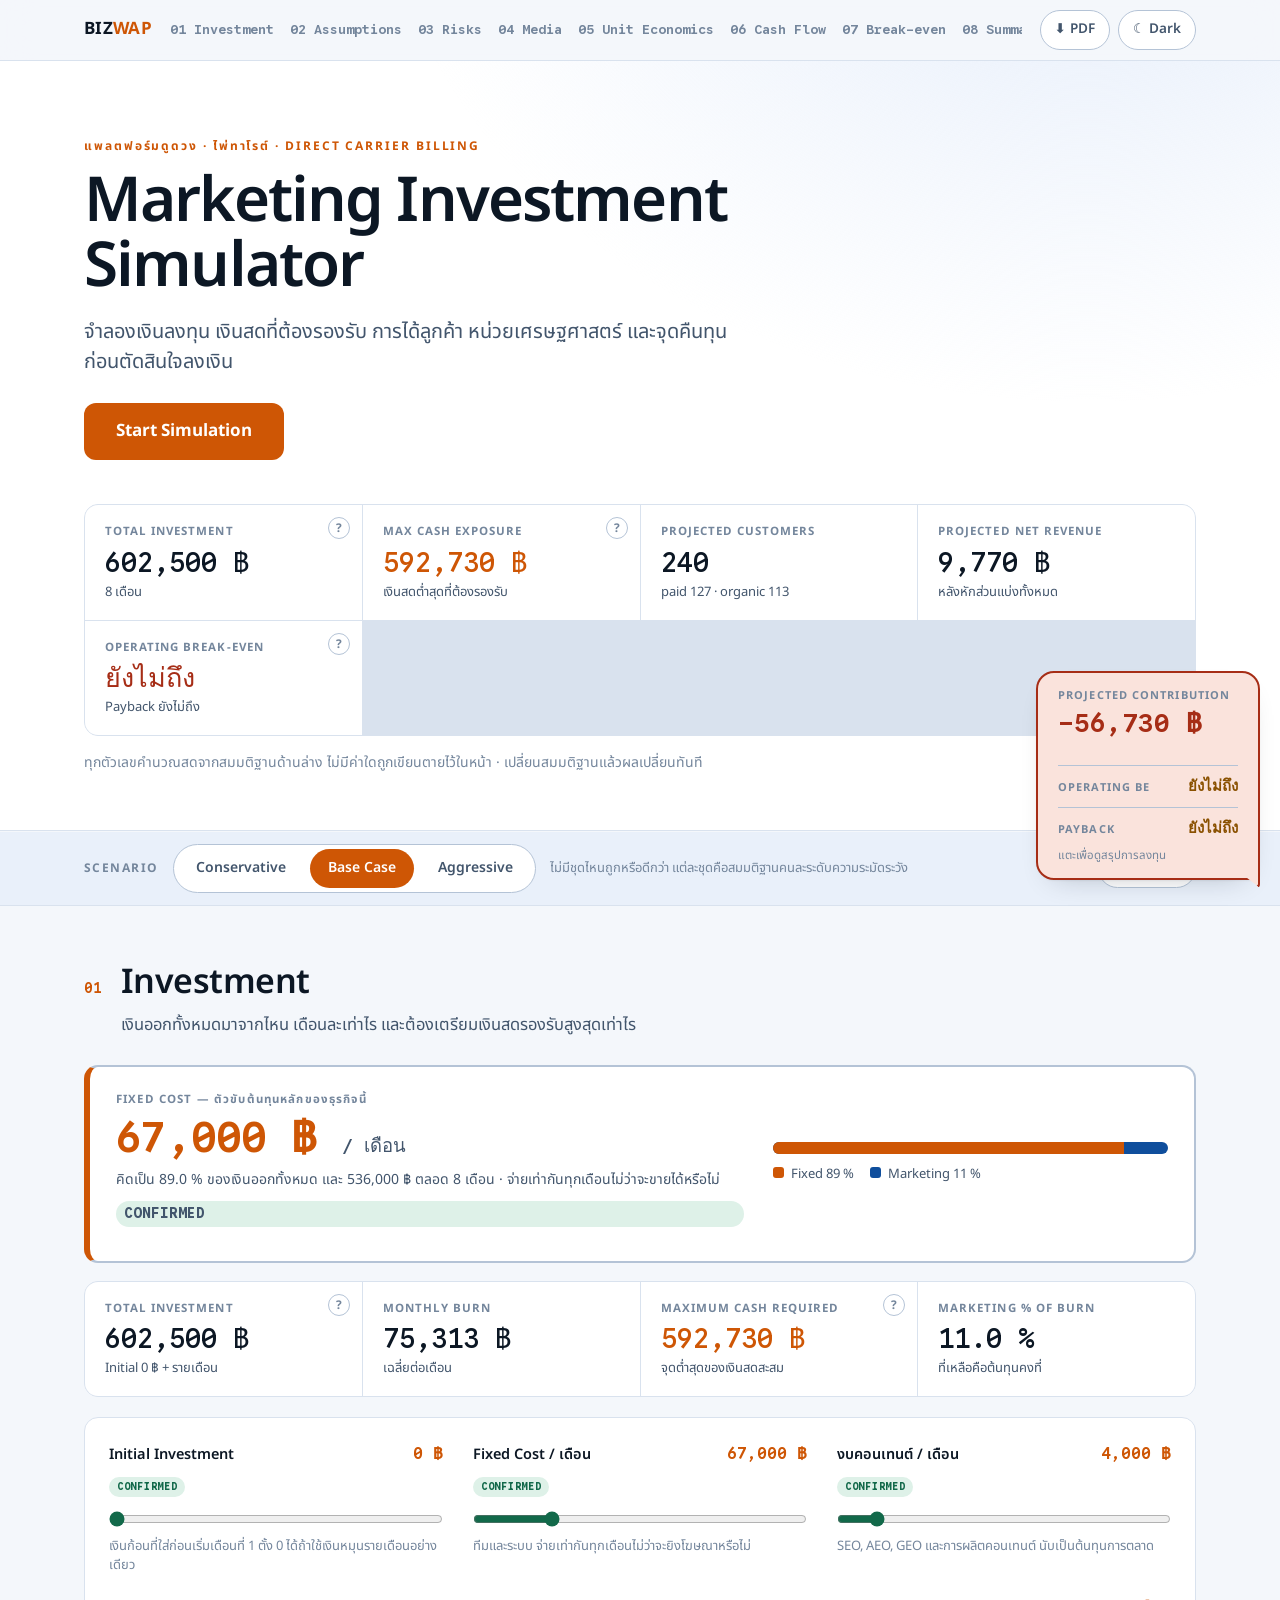
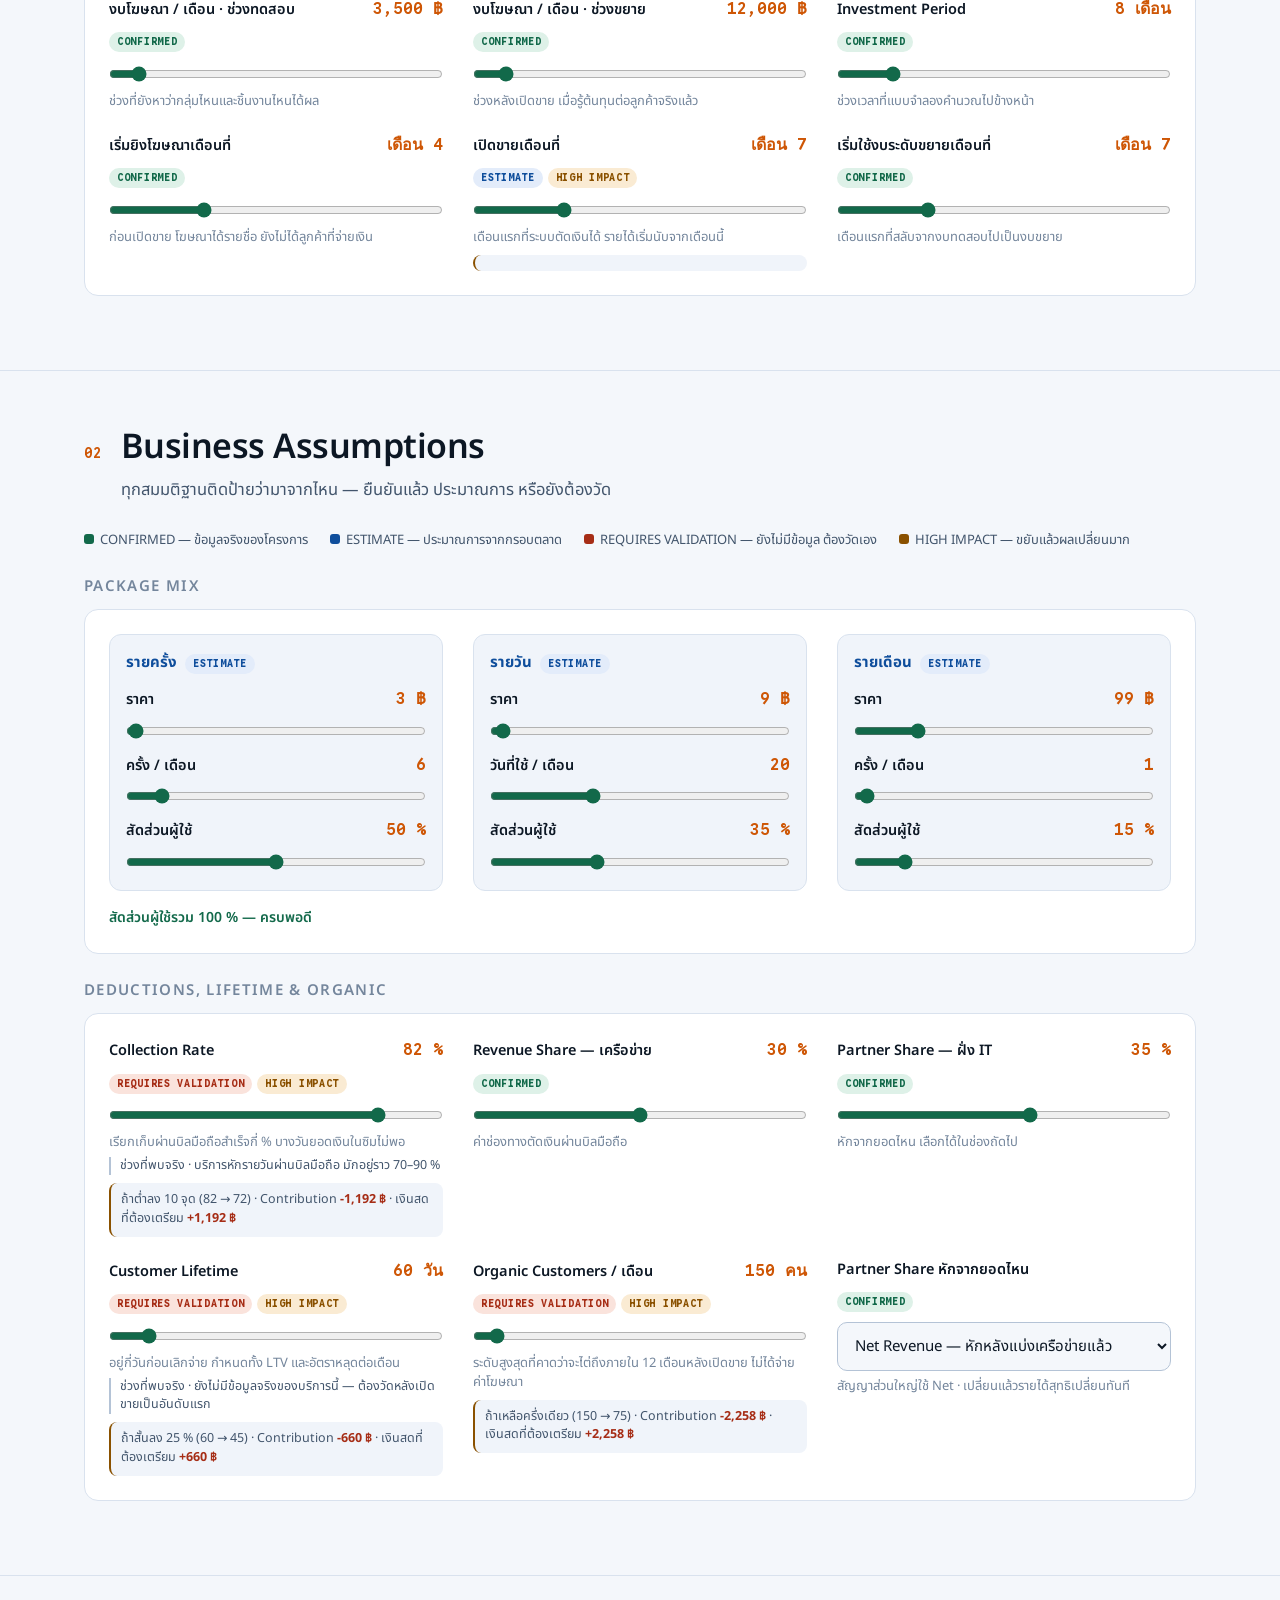
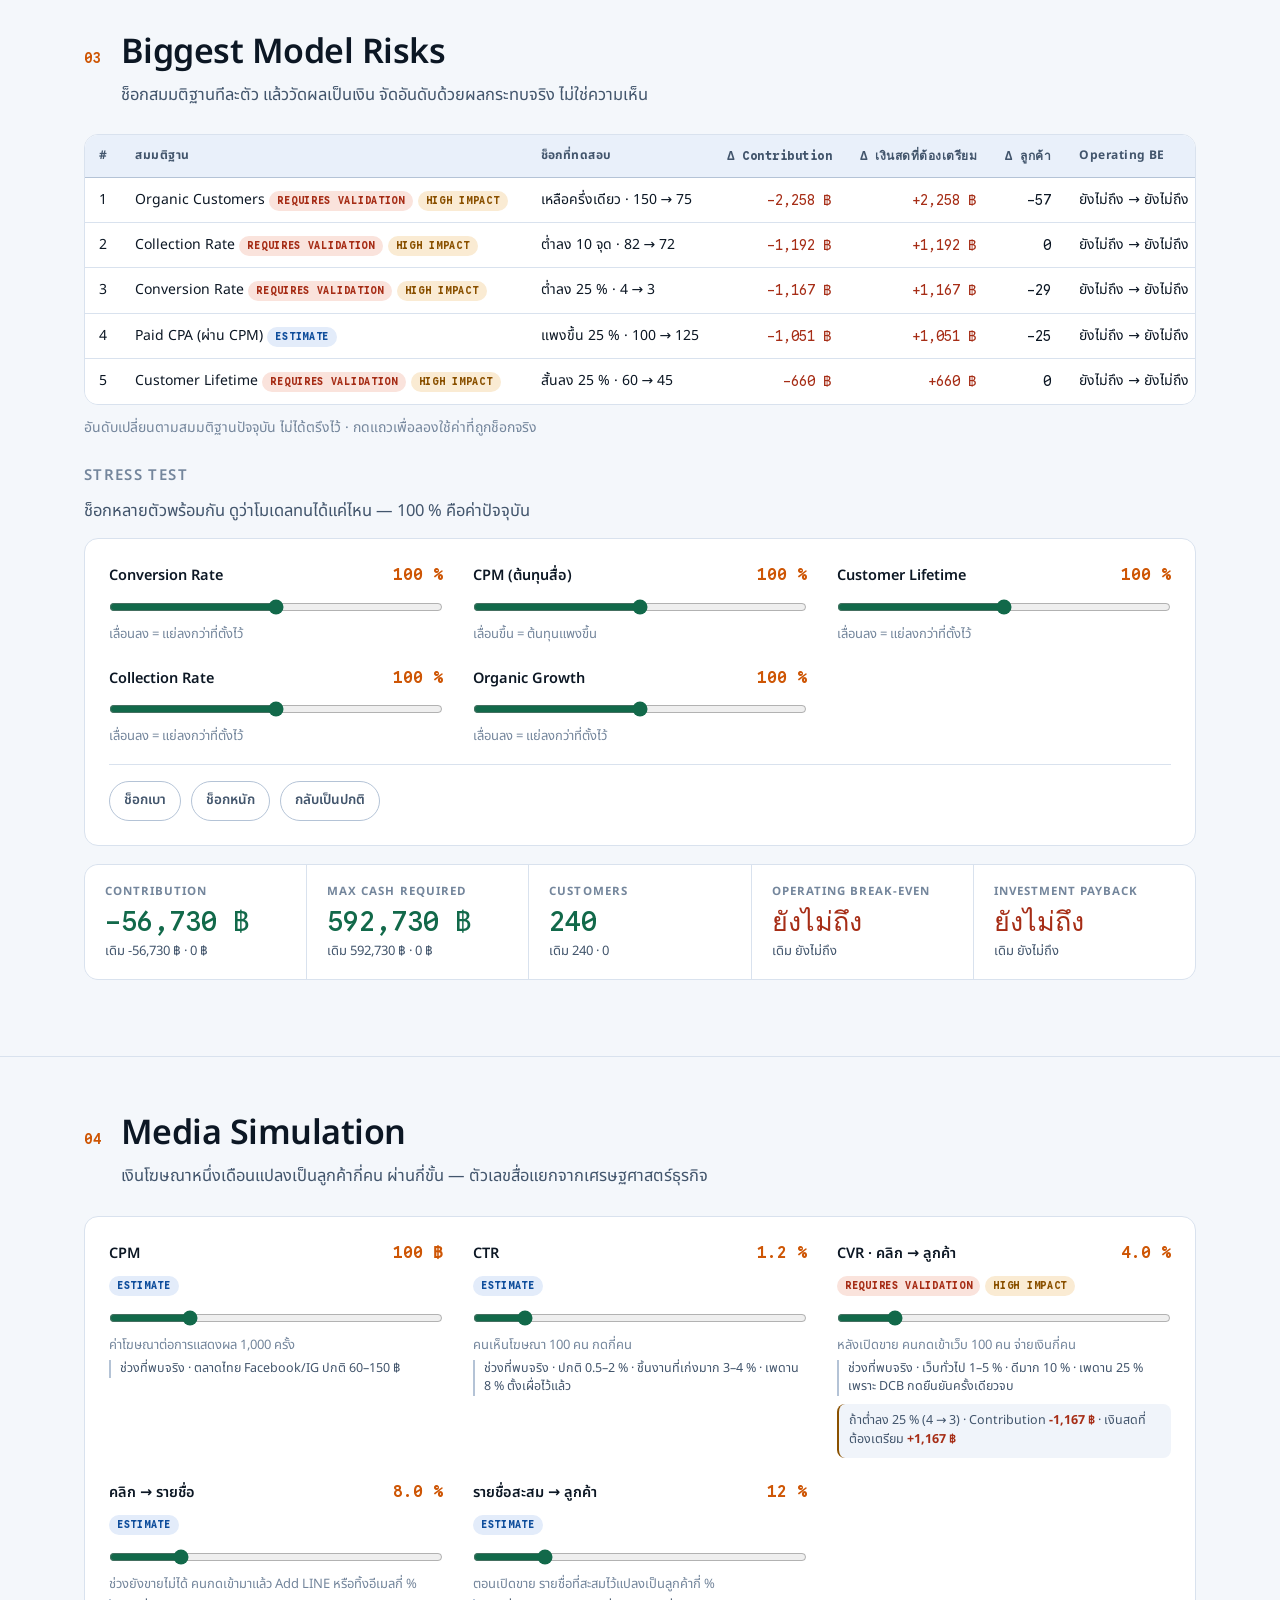
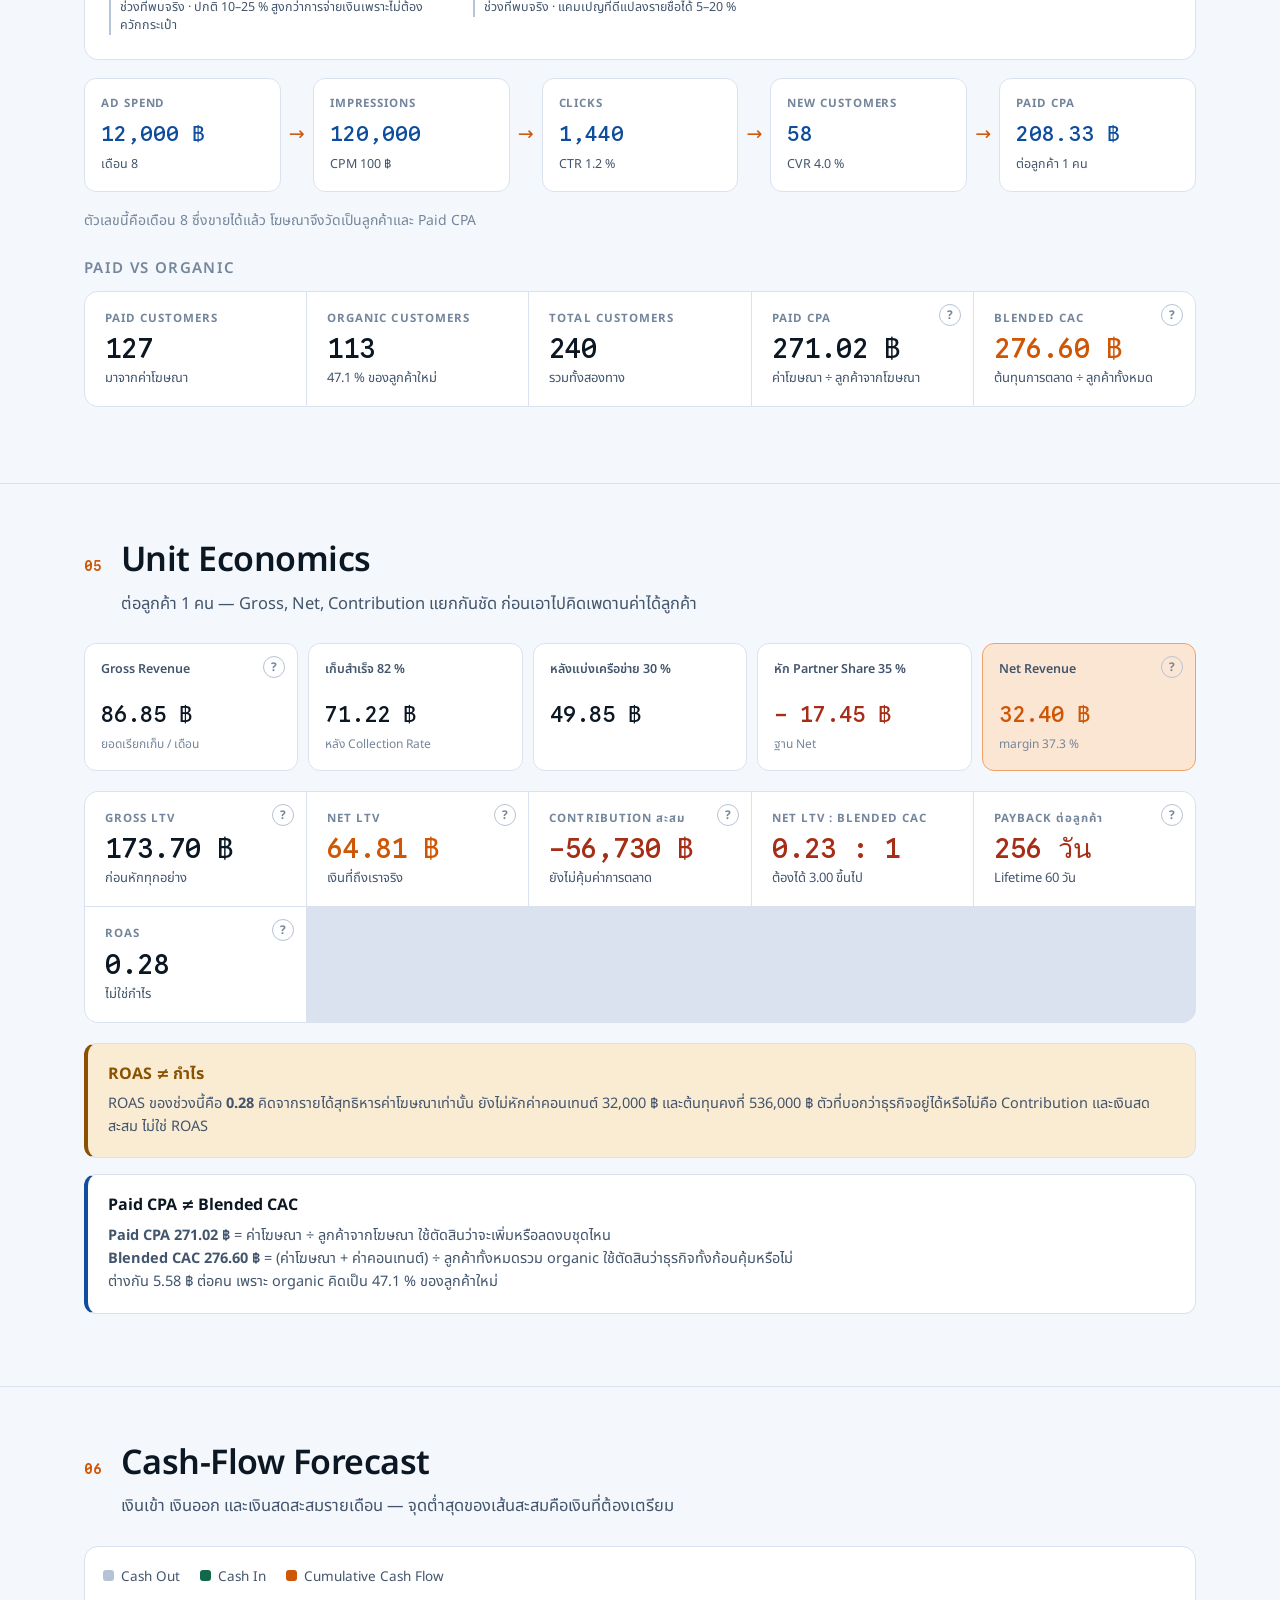
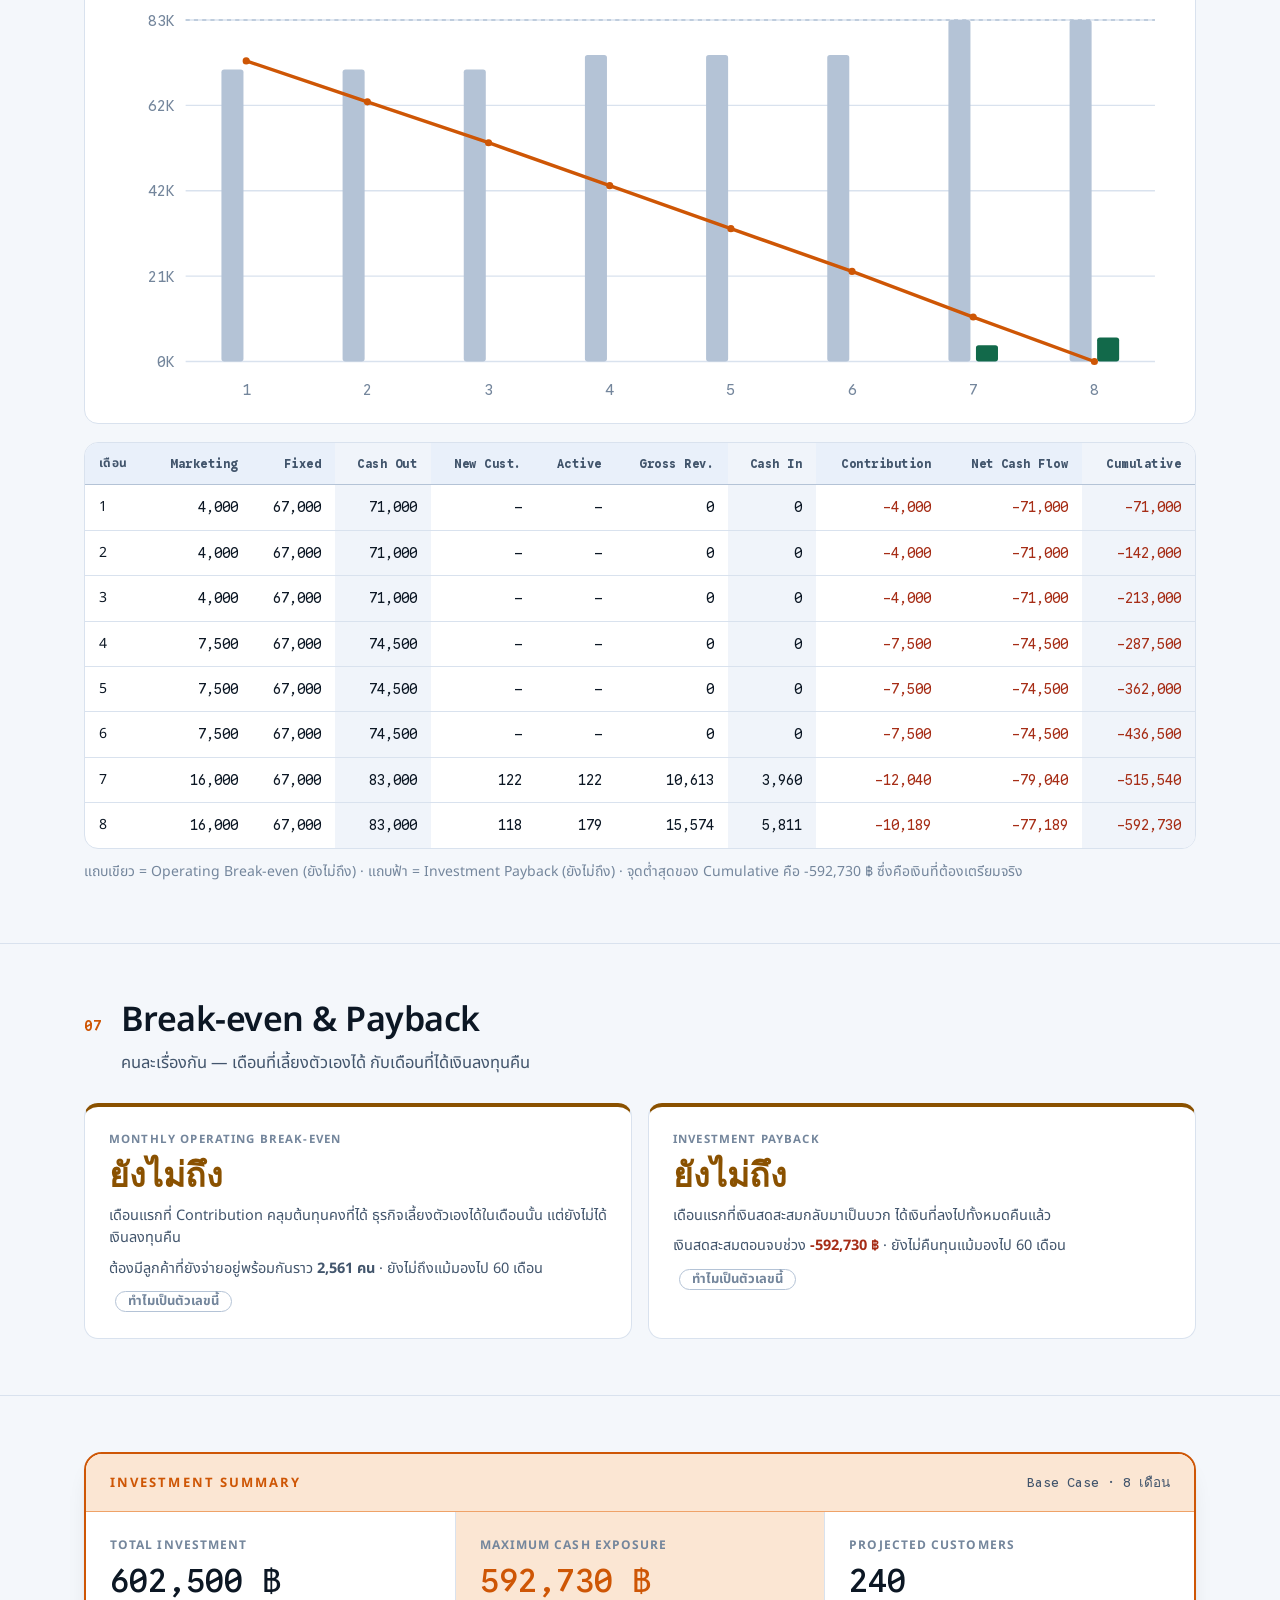
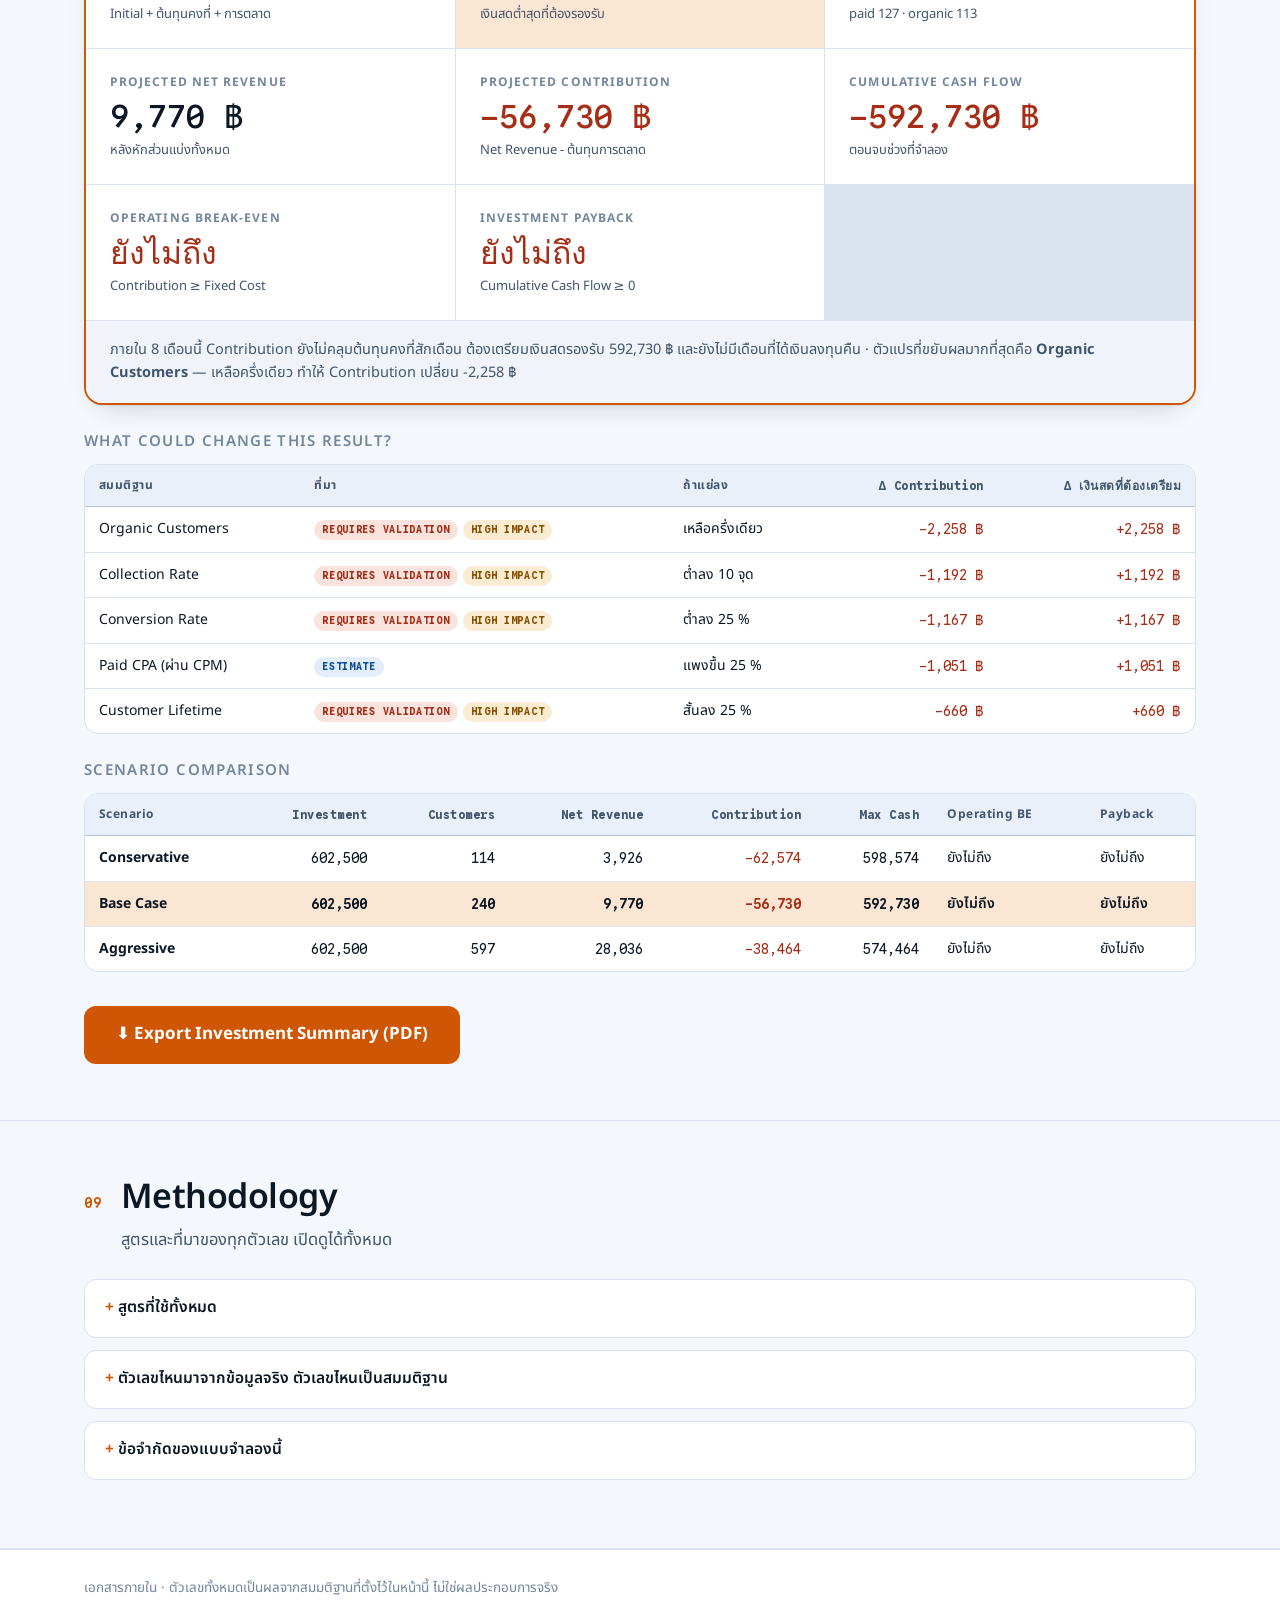
==== commit bafa1e86: "feat(v2): ยกระดับเป็น Investment Decision Simulator เปลี่ยนแบบจำลองความคิดจาก Media -> Customers -> " ====
--- a/v2/index.html
+++ b/v2/index.html
@@ -16,11 +16,13 @@
     <div class="brand">BIZ<span>WAP</span></div>
     <nav class="steps-nav" aria-label="ขั้นตอน">
       <a href="#step1">01 Investment</a>
-      <a href="#step2">02 Model</a>
-      <a href="#step3">03 Media</a>
-      <a href="#step4">04 Unit Economics</a>
-      <a href="#forecast">05 Forecast</a>
-      <a href="#summary">06 Summary</a>
+      <a href="#step2">02 Assumptions</a>
+      <a href="#risks">03 Risks</a>
+      <a href="#step3">04 Media</a>
+      <a href="#step4">05 Unit Economics</a>
+      <a href="#forecast">06 Cash Flow</a>
+      <a href="#breakeven">07 Break-even</a>
+      <a href="#summary">08 Summary</a>
     </nav>
     <div class="bar-actions">
       <button class="ghost-btn js-print" type="button">⬇ PDF</button>
@@ -34,13 +36,21 @@
   <div class="wrap">
     <p class="eyebrow">แพลตฟอร์มดูดวง · ไพ่ทาโรต์ · Direct Carrier Billing</p>
     <h1>Marketing Investment<br>Simulator</h1>
-    <p class="hero-sub">จำลองงบการตลาด จำนวนลูกค้า รายได้ หน่วยเศรษฐศาสตร์ และคาดการณ์ 8 เดือน ก่อนตัดสินใจลงเงิน</p>
+    <p class="hero-sub">จำลองเงินลงทุน เงินสดที่ต้องรองรับ การได้ลูกค้า หน่วยเศรษฐศาสตร์ และจุดคืนทุน ก่อนตัดสินใจลงเงิน</p>
     <a class="cta" href="#step1">Start Simulation</a>
 
     <div class="hero-kpis" id="hero-kpis"></div>
-    <p class="hero-note">ทุกตัวเลขบนหน้านี้คำนวณสดจากสมมติฐานด้านล่าง ไม่มีค่าใดถูกเขียนตายไว้ · เปลี่ยนสมมติฐานแล้วผลเปลี่ยนทันที</p>
-  </div>
-</section>
+    <p class="hero-note">ทุกตัวเลขคำนวณสดจากสมมติฐานด้านล่าง ไม่มีค่าใดถูกเขียนตายไว้ในหน้า · เปลี่ยนสมมติฐานแล้วผลเปลี่ยนทันที</p>
+  </div>
+</section>
+
+<!-- ================= STICKY SUMMARY ================= -->
+<div class="sticky-summary" id="sticky-summary">
+  <div class="wrap ss">
+    <div class="ss-items" id="ss-items"></div>
+    <button class="ghost-btn ss-jump" id="ss-jump" type="button">ดูสรุปเต็ม ↓</button>
+  </div>
+</div>
 
 <!-- ================= SCENARIO ================= -->
 <div class="scenario-bar">
@@ -56,18 +66,19 @@
   </div>
 </div>
 
-<!-- ================= STEP 1 ================= -->
+<!-- ================= STEP 01 — INVESTMENT ================= -->
 <section class="step" id="step1">
   <div class="wrap">
     <div class="step-head">
       <span class="step-no">01</span>
       <div>
-        <h2>Investment Input</h2>
-        <p class="lead">เงินที่ต้องเตรียม แบ่งเป็นก้อนที่จ่ายเท่ากันทุกเดือน กับก้อนที่ปรับได้ตามผล</p>
-      </div>
-    </div>
-
-    <div class="grid-3" id="step1-cards"></div>
+        <h2>Investment</h2>
+        <p class="lead">เงินออกทั้งหมดมาจากไหน เดือนละเท่าไร และต้องเตรียมเงินสดรองรับสูงสุดเท่าไร</p>
+      </div>
+    </div>
+
+    <div class="fixed-hero" id="fixed-hero"></div>
+    <div class="grid-4" id="invest-cards"></div>
 
     <div class="panel">
       <div class="controls" id="controls-investment"></div>
@@ -75,15 +86,22 @@
   </div>
 </section>
 
-<!-- ================= STEP 2 ================= -->
+<!-- ================= STEP 02 — ASSUMPTIONS ================= -->
 <section class="step" id="step2">
   <div class="wrap">
     <div class="step-head">
       <span class="step-no">02</span>
       <div>
-        <h2>Business Model</h2>
-        <p class="lead">ลูกค้าจ่ายเท่าไร เก็บได้จริงเท่าไร เหลือถึงเราเท่าไร และอยู่กับเรานานแค่ไหน</p>
-      </div>
+        <h2>Business Assumptions</h2>
+        <p class="lead">ทุกสมมติฐานติดป้ายว่ามาจากไหน — ยืนยันแล้ว ประมาณการ หรือยังต้องวัด</p>
+      </div>
+    </div>
+
+    <div class="conf-legend">
+      <span><i class="cf cf-confirmed"></i>CONFIRMED — ข้อมูลจริงของโครงการ</span>
+      <span><i class="cf cf-estimate"></i>ESTIMATE — ประมาณการจากกรอบตลาด</span>
+      <span><i class="cf cf-validate"></i>REQUIRES VALIDATION — ยังไม่มีข้อมูล ต้องวัดเอง</span>
+      <span><i class="cf cf-impact"></i>HIGH IMPACT — ขยับแล้วผลเปลี่ยนมาก</span>
     </div>
 
     <h3 class="sub">Package Mix</h3>
@@ -92,21 +110,51 @@
       <p class="mix-check" id="mix-check"></p>
     </div>
 
-    <h3 class="sub">Deductions &amp; Lifetime</h3>
+    <h3 class="sub">Deductions, Lifetime &amp; Organic</h3>
     <div class="panel">
       <div class="controls" id="controls-model"></div>
     </div>
   </div>
 </section>
 
-<!-- ================= STEP 3 ================= -->
+<!-- ================= RISKS ================= -->
+<section class="step" id="risks">
+  <div class="wrap">
+    <div class="step-head">
+      <span class="step-no">03</span>
+      <div>
+        <h2>Biggest Model Risks</h2>
+        <p class="lead">ช็อกสมมติฐานทีละตัว แล้ววัดผลเป็นเงิน จัดอันดับด้วยผลกระทบจริง ไม่ใช่ความเห็น</p>
+      </div>
+    </div>
+
+    <div class="table-wrap">
+      <table id="risk-table"></table>
+    </div>
+    <p class="note-inline">อันดับเปลี่ยนตามสมมติฐานปัจจุบัน ไม่ได้ตรึงไว้ · กดแถวเพื่อลองใช้ค่าที่ถูกช็อกจริง</p>
+
+    <h3 class="sub">Stress Test</h3>
+    <p class="lead" style="margin-bottom:14px">ช็อกหลายตัวพร้อมกัน ดูว่าโมเดลทนได้แค่ไหน — 100 % คือค่าปัจจุบัน</p>
+    <div class="panel">
+      <div class="controls" id="controls-stress"></div>
+      <div class="stress-actions">
+        <button class="ghost-btn" data-stress-preset="mild" type="button">ช็อกเบา</button>
+        <button class="ghost-btn" data-stress-preset="severe" type="button">ช็อกหนัก</button>
+        <button class="ghost-btn" data-stress-preset="reset" type="button">กลับเป็นปกติ</button>
+      </div>
+    </div>
+    <div class="metrics" id="stress-result"></div>
+  </div>
+</section>
+
+<!-- ================= STEP 04 — MEDIA ================= -->
 <section class="step" id="step3">
   <div class="wrap">
     <div class="step-head">
-      <span class="step-no">03</span>
+      <span class="step-no">04</span>
       <div>
         <h2>Media Simulation</h2>
-        <p class="lead">เงินโฆษณาหนึ่งเดือนแปลงเป็นลูกค้ากี่คน ผ่านกี่ขั้น</p>
+        <p class="lead">เงินโฆษณาหนึ่งเดือนแปลงเป็นลูกค้ากี่คน ผ่านกี่ขั้น — ตัวเลขสื่อแยกจากเศรษฐศาสตร์ธุรกิจ</p>
       </div>
     </div>
 
@@ -115,19 +163,21 @@
     </div>
 
     <div class="funnel" id="funnel"></div>
-    <div class="metrics" id="media-metrics"></div>
     <p class="note-inline" id="media-note"></p>
-  </div>
-</section>
-
-<!-- ================= STEP 4 ================= -->
+
+    <h3 class="sub">Paid vs Organic</h3>
+    <div class="metrics" id="acq-split"></div>
+  </div>
+</section>
+
+<!-- ================= STEP 05 — UNIT ECONOMICS ================= -->
 <section class="step" id="step4">
   <div class="wrap">
     <div class="step-head">
-      <span class="step-no">04</span>
+      <span class="step-no">05</span>
       <div>
         <h2>Unit Economics</h2>
-        <p class="lead">ต่อลูกค้า 1 คน — แยก Gross ออกจาก Net ให้ชัด ก่อนเอาไปคิดเพดานค่าโฆษณา</p>
+        <p class="lead">ต่อลูกค้า 1 คน — Gross, Net, Contribution แยกกันชัด ก่อนเอาไปคิดเพดานค่าได้ลูกค้า</p>
       </div>
     </div>
 
@@ -141,29 +191,27 @@
 
     <div class="callout">
       <b>Paid CPA ≠ Blended CAC</b>
-      <p><strong>Paid CPA</strong> = ค่าโฆษณา ÷ ลูกค้าที่ได้จากโฆษณา — ใช้ตัดสินว่าจะเพิ่มหรือลดงบชุดไหน<br>
-      <strong>Blended CAC</strong> = (ค่าโฆษณา + ค่าคอนเทนต์) ÷ ลูกค้าทั้งหมดรวม organic — ใช้ตัดสินว่าธุรกิจทั้งก้อนคุ้มหรือไม่<br>
-      ยิ่ง organic โต Blended CAC ยิ่งต่ำกว่า Paid CPA และนั่นคือเหตุผลที่ลงทุนกับคอนเทนต์</p>
-    </div>
-  </div>
-</section>
-
-<!-- ================= FORECAST ================= -->
+      <p id="cac-note"></p>
+    </div>
+  </div>
+</section>
+
+<!-- ================= STEP 06 — CASH FLOW ================= -->
 <section class="step" id="forecast">
   <div class="wrap">
     <div class="step-head">
-      <span class="step-no">05</span>
-      <div>
-        <h2>8-Month Forecast</h2>
-        <p class="lead">กระแสเงินสดรายเดือน จนถึงจุดที่รายได้สุทธิคลุมต้นทุนทั้งหมด</p>
+      <span class="step-no">06</span>
+      <div>
+        <h2>Cash-Flow Forecast</h2>
+        <p class="lead">เงินเข้า เงินออก และเงินสดสะสมรายเดือน — จุดต่ำสุดของเส้นสะสมคือเงินที่ต้องเตรียม</p>
       </div>
     </div>
 
     <div class="chart-card">
       <div class="chart-legend">
-        <span><i class="sw sw-cost"></i>ต้นทุนรวม</span>
-        <span><i class="sw sw-rev"></i>รายได้สุทธิ</span>
-        <span><i class="sw sw-cum"></i>เงินสดสะสม</span>
+        <span><i class="sw sw-cost"></i>Cash Out</span>
+        <span><i class="sw sw-rev"></i>Cash In</span>
+        <span><i class="sw sw-cum"></i>Cumulative Cash Flow</span>
       </div>
       <div id="chart"></div>
     </div>
@@ -171,7 +219,21 @@
     <div class="table-wrap">
       <table id="forecast-table"></table>
     </div>
-    <p class="note-inline">แถวที่ไฮไลต์คือเดือนแรกที่รายได้สุทธิคลุมต้นทุนรวมของเดือนนั้น</p>
+    <p class="note-inline" id="forecast-note"></p>
+  </div>
+</section>
+
+<!-- ================= BREAK-EVEN ================= -->
+<section class="step" id="breakeven">
+  <div class="wrap">
+    <div class="step-head">
+      <span class="step-no">07</span>
+      <div>
+        <h2>Break-even &amp; Payback</h2>
+        <p class="lead">คนละเรื่องกัน — เดือนที่เลี้ยงตัวเองได้ กับเดือนที่ได้เงินลงทุนคืน</p>
+      </div>
+    </div>
+    <div class="be-grid" id="be-grid"></div>
   </div>
 </section>
 
@@ -179,6 +241,17 @@
 <section class="step" id="summary">
   <div class="wrap">
     <div class="investment-summary" id="investment-summary" tabindex="-1"></div>
+
+    <h3 class="sub">What Could Change This Result?</h3>
+    <div class="table-wrap">
+      <table id="change-table"></table>
+    </div>
+
+    <h3 class="sub">Scenario Comparison</h3>
+    <div class="table-wrap">
+      <table id="scenario-table"></table>
+    </div>
+
     <button class="cta cta-pdf js-print" type="button">⬇ Export Investment Summary (PDF)</button>
   </div>
 </section>
@@ -187,7 +260,7 @@
 <section class="step methodology no-print" id="methodology">
   <div class="wrap">
     <div class="step-head">
-      <span class="step-no">06</span>
+      <span class="step-no">09</span>
       <div>
         <h2>Methodology</h2>
         <p class="lead">สูตรและที่มาของทุกตัวเลข เปิดดูได้ทั้งหมด</p>
@@ -201,20 +274,7 @@
 
     <details>
       <summary>ตัวเลขไหนมาจากข้อมูลจริง ตัวเลขไหนเป็นสมมติฐาน</summary>
-      <div class="det-body">
-        <table class="plain">
-          <thead><tr><th>รายการ</th><th>ที่มา</th><th>ความเชื่อมั่น</th></tr></thead>
-          <tbody>
-            <tr><td>ต้นทุนคงที่ 67,000 / เดือน</td><td>งบประมาณจริงของโครงการ</td><td><span class="pill good">ยืนยันแล้ว</span></td></tr>
-            <tr><td>ส่วนแบ่งเครือข่าย · ส่วนแบ่งพาร์ตเนอร์</td><td>โครงสร้างข้อตกลง</td><td><span class="pill good">ยืนยันแล้ว</span></td></tr>
-            <tr><td>ราคาแพ็กเกจ</td><td>แผนผลิตภัณฑ์</td><td><span class="pill warn">ยังปรับได้</span></td></tr>
-            <tr><td>Collection Rate</td><td>ประมาณการจากลักษณะการตัดเงินผ่านบิลมือถือ</td><td><span class="pill warn">ต้องวัดจริง</span></td></tr>
-            <tr><td>CPM · CTR · CVR</td><td>กรอบอ้างอิงตลาด ยังไม่ใช่ข้อมูลจากบัญชีโฆษณาเรา</td><td><span class="pill warn">ต้องวัดจริง</span></td></tr>
-            <tr><td>อายุลูกค้าเฉลี่ย</td><td>ยังไม่มีข้อมูล ตั้งเป็นค่าสมมติ</td><td><span class="pill bad">กระทบผลมากที่สุด</span></td></tr>
-            <tr><td>ลูกค้าจาก Organic</td><td>ประมาณการจากแผนคอนเทนต์</td><td><span class="pill bad">กระทบผลมากที่สุด</span></td></tr>
-          </tbody>
-        </table>
-      </div>
+      <div class="det-body"><div class="table-wrap"><table id="conf-table"></table></div></div>
     </details>
 
     <details>
@@ -223,9 +283,9 @@
         <ul>
           <li>อายุลูกค้าแปลงเป็นอัตราหลุดต่อเดือนแบบคงที่ (1 ÷ อายุเป็นเดือน) ของจริงคนมักหลุดหนักในเดือนแรกแล้วค่อยนิ่ง</li>
           <li>รายชื่อที่สะสมก่อนเปิดขายถูกแปลงเป็นลูกค้าครั้งเดียวในเดือนที่เปิดขาย ของจริงจะทยอยเข้ามา</li>
-          <li>ลูกค้าจาก Organic ไต่เป็นเส้นตรง ไม่ได้จำลองการทบต้นของอันดับใน Search</li>
+          <li>ลูกค้าจาก Organic ไต่เป็นเส้นตรงถึงระดับสูงสุดภายใน 12 เดือนหลังเปิดขาย ไม่ได้จำลองการทบต้นของอันดับใน Search</li>
           <li>ไม่ได้คิดภาษี ค่าธรรมเนียมชำระเงินอื่น และต้นทุนบริการลูกค้า</li>
-          <li>เป็นแบบจำลองระดับเดือน ไม่ใช่ระดับแคมเปญ ใช้ตัดสินกรอบการลงทุน ไม่ใช่ตัดสินรายชุดโฆษณา</li>
+          <li>เป็นแบบจำลองระดับเดือน ใช้ตัดสินกรอบการลงทุน ไม่ใช่ตัดสินรายชุดโฆษณา</li>
         </ul>
       </div>
     </details>
@@ -243,8 +303,12 @@
   <span class="fab-value" id="fab-value" aria-live="polite">—</span>
   <span class="fab-delta" id="fab-delta"></span>
   <span class="fab-row">
-    <span class="fab-row-label">Break-even</span>
-    <span class="fab-row-value" id="fab-be" aria-live="polite">—</span>
+    <span class="fab-row-label">Operating BE</span>
+    <span class="fab-row-value" id="fab-be">—</span>
+  </span>
+  <span class="fab-row">
+    <span class="fab-row-label">Payback</span>
+    <span class="fab-row-value" id="fab-pb">—</span>
   </span>
   <span class="fab-hint">แตะเพื่อดูสรุปการลงทุน</span>
 </button>
--- a/v2/css/app.css
+++ b/v2/css/app.css
@@ -168,7 +168,11 @@
   font-size:16px; font-weight:600; color:var(--orange); white-space:nowrap;
 }
 .ctrl-help{font-size:13px; color:var(--ink-faint); line-height:1.45; margin-top:6px}
-.ctrl.compact .ctrl-help{display:none}
+.ctrl-typical{
+  font-size:12.5px; color:var(--ink-soft); line-height:1.45; margin-top:5px;
+  padding-left:9px; border-left:2px solid var(--line2);
+}
+.ctrl.compact .ctrl-help,.ctrl.compact .ctrl-typical{display:none}
 .impact{
   display:inline-block; margin-left:6px; padding:2px 8px; border-radius:999px;
   background:var(--amber-soft); color:var(--amber); font-size:10px; font-weight:700; letter-spacing:.08em;
@@ -334,6 +338,105 @@
 footer{background:var(--panel); border-top:1px solid var(--line)}
 footer .wrap{padding-block:28px 40px; font-size:13.5px; color:var(--ink-faint)}
 
+/* ---------- confidence badges ---------- */
+.badge{
+  display:inline-block; padding:2px 8px; border-radius:999px; margin-right:5px;
+  font-size:10px; font-weight:700; letter-spacing:.07em; white-space:nowrap;
+  font-family:"Google Sans Code",monospace;
+}
+.b-confirmed{background:var(--green-soft); color:var(--green)}
+.b-estimate{background:var(--blue-soft); color:var(--blue)}
+.b-validate{background:var(--red-soft); color:var(--red)}
+.b-impact{background:var(--amber-soft); color:var(--amber)}
+.ctrl-badges{margin-bottom:8px; min-height:18px}
+.ctrl-badges:empty{display:none; min-height:0}
+.ctrl-sens{
+  display:block; margin-top:8px; padding:8px 10px; border-radius:8px;
+  background:var(--panel3); border-left:2px solid var(--amber);
+  font-size:12.5px; color:var(--ink-soft); line-height:1.5;
+}
+.ctrl-sens b.pos{color:var(--green)}
+.ctrl-sens b.neg{color:var(--red)}
+.conf-legend{
+  display:flex; flex-wrap:wrap; gap:8px 22px; margin-bottom:20px;
+  font-size:13px; color:var(--ink-soft);
+}
+.cf{display:inline-block; width:10px; height:10px; border-radius:3px; margin-right:6px}
+.cf-confirmed{background:var(--green)}
+.cf-estimate{background:var(--blue)}
+.cf-validate{background:var(--red)}
+.cf-impact{background:var(--amber)}
+.conf-line{margin:12px 0 0; font-size:13.5px; color:var(--ink-soft)}
+.pkg-name .badge{margin-left:8px}
+
+/* ---------- sticky investor summary ---------- */
+.sticky-summary{
+  position:sticky; top:calc(60px + env(safe-area-inset-top,0px)); z-index:28;
+  background:var(--panel); border-bottom:1px solid var(--line2);
+  transform:translateY(-100%); opacity:0; pointer-events:none;
+  transition:transform .22s ease, opacity .22s ease; max-height:0; overflow:hidden;
+}
+.sticky-summary.is-on{transform:none; opacity:1; pointer-events:auto; max-height:120px}
+.ss{display:flex; align-items:center; gap:14px; padding-block:10px}
+.ss-items{display:flex; gap:22px; overflow-x:auto; scrollbar-width:none; flex:1}
+.ss-items::-webkit-scrollbar{display:none}
+.ss-item{display:flex; flex-direction:column; white-space:nowrap}
+.ss-item small{font-size:10.5px; letter-spacing:.09em; text-transform:uppercase; color:var(--ink-faint); font-weight:700}
+.ss-item b{font-family:"Google Sans Code",monospace; font-variant-numeric:tabular-nums; font-size:15.5px; font-weight:600}
+.ss-item b.pos{color:var(--green)}
+.ss-item b.neg{color:var(--red)}
+.ss-jump{flex:none}
+
+/* ---------- fixed cost hero ---------- */
+.fixed-hero{
+  display:grid; grid-template-columns:1.6fr 1fr; gap:24px; align-items:center;
+  background:var(--panel); border:2px solid var(--line2); border-left:6px solid var(--orange);
+  border-radius:var(--radius); padding:24px 26px; margin-bottom:18px;
+}
+.fh-main small{display:block; font-size:11.5px; letter-spacing:.1em; text-transform:uppercase; color:var(--ink-faint); font-weight:700}
+.fh-main strong{
+  display:block; font-family:"Google Sans Code",monospace; font-variant-numeric:tabular-nums;
+  font-size:clamp(30px,4.4vw,42px); font-weight:600; color:var(--orange); line-height:1.1; margin:6px 0 8px;
+}
+.fh-main strong em{font-style:normal; font-size:.44em; color:var(--ink-soft); font-weight:500}
+.fh-main span{display:block; font-size:14px; color:var(--ink-soft); line-height:1.55; margin-bottom:10px}
+.fh-bar{height:12px; border-radius:999px; background:var(--blue); overflow:hidden}
+.fh-bar i{display:block; height:100%; background:var(--orange)}
+.fh-legend{display:flex; gap:16px; margin-top:10px; font-size:13px; color:var(--ink-soft); flex-wrap:wrap}
+.sw-fixed{background:var(--orange)}
+.sw-mkt{background:var(--blue)}
+
+.grid-4{display:grid; grid-template-columns:repeat(4,1fr); gap:1px; background:var(--line);
+  border:1px solid var(--line); border-radius:var(--radius); overflow:hidden; margin-bottom:20px}
+
+/* ---------- break-even pair ---------- */
+.be-grid{display:grid; grid-template-columns:repeat(2,1fr); gap:16px}
+.be-card{background:var(--panel); border:1px solid var(--line); border-top:4px solid var(--line2); border-radius:var(--radius); padding:24px}
+.be-card.ok{border-top-color:var(--green)}
+.be-card.miss{border-top-color:var(--amber)}
+.be-tag{font-size:11.5px; letter-spacing:.1em; text-transform:uppercase; color:var(--ink-faint); font-weight:700}
+.be-card strong{
+  display:block; font-family:"Google Sans Code",monospace; font-variant-numeric:tabular-nums;
+  font-size:clamp(26px,3.6vw,34px); font-weight:600; margin:8px 0 10px; line-height:1.1;
+}
+.be-card.ok strong{color:var(--green)}
+.be-card.miss strong{color:var(--amber)}
+.be-card p{margin:0 0 8px; font-size:14.5px; color:var(--ink-soft); line-height:1.55}
+.be-sub b.pos{color:var(--green)}
+.be-sub b.neg{color:var(--red)}
+
+/* ---------- stress ---------- */
+.stress-actions{display:flex; gap:10px; flex-wrap:wrap; margin-top:18px; padding-top:16px; border-top:1px solid var(--line)}
+
+/* ---------- table extras ---------- */
+td.strong-col,th.strong-col{background:var(--panel3)}
+tr.is-pb td{background:var(--blue-soft); font-weight:600}
+tr.is-current td{background:var(--orange-soft); font-weight:600}
+tr[data-shock],tr[data-scenario-row]{cursor:pointer}
+tr[data-shock]:hover td,tr[data-scenario-row]:hover td{background:var(--panel2)}
+.is-cell.is-hl{background:var(--orange-soft)}
+.is-cell.is-hl strong{color:var(--orange)}
+
 /* ---------- floating contribution balloon ---------- */
 .fab{
   position:fixed; z-index:40;
@@ -431,6 +534,9 @@
 /* ---------- responsive ---------- */
 @media (max-width:1000px){
   .hero-kpis{grid-template-columns:repeat(2,1fr)}
+  .grid-4{grid-template-columns:repeat(2,1fr)}
+  .fixed-hero{grid-template-columns:1fr}
+  .be-grid{grid-template-columns:1fr}
   .grid-3,.is-grid{grid-template-columns:repeat(2,1fr)}
   .steps-nav{display:none}
 }
@@ -440,7 +546,9 @@
   .bar-actions{margin-left:auto}
   .hero{padding:48px 0 40px}
   .step > .wrap{padding-block:40px}
-  .hero-kpis,.grid-3,.is-grid{grid-template-columns:1fr}
+  .hero-kpis,.grid-3,.grid-4,.is-grid{grid-template-columns:1fr}
+  .sticky-summary{display:none}
+  .fixed-hero{padding:18px}
   .waterfall{grid-template-columns:1fr}
   .panel{padding:18px}
   .cta{width:100%; text-align:center}
@@ -468,7 +576,7 @@
   @page{margin:13mm}
   html,body{background:#fff}
   body{font-size:10.5pt; line-height:1.5}
-  .topbar,.scenario-bar,.no-print,.ghost-btn,.cta,.why,.ctrl-help,.fab,footer{display:none !important}
+  .topbar,.scenario-bar,.sticky-summary,.no-print,.ghost-btn,.cta,.why,.ctrl-help,.ctrl-typical,.ctrl-sens,.stress-actions,.fab,footer{display:none !important}
   input[type=range],select{display:none !important}
   .ctrl-top{margin:0}
   .panel{padding:10pt; break-inside:avoid}
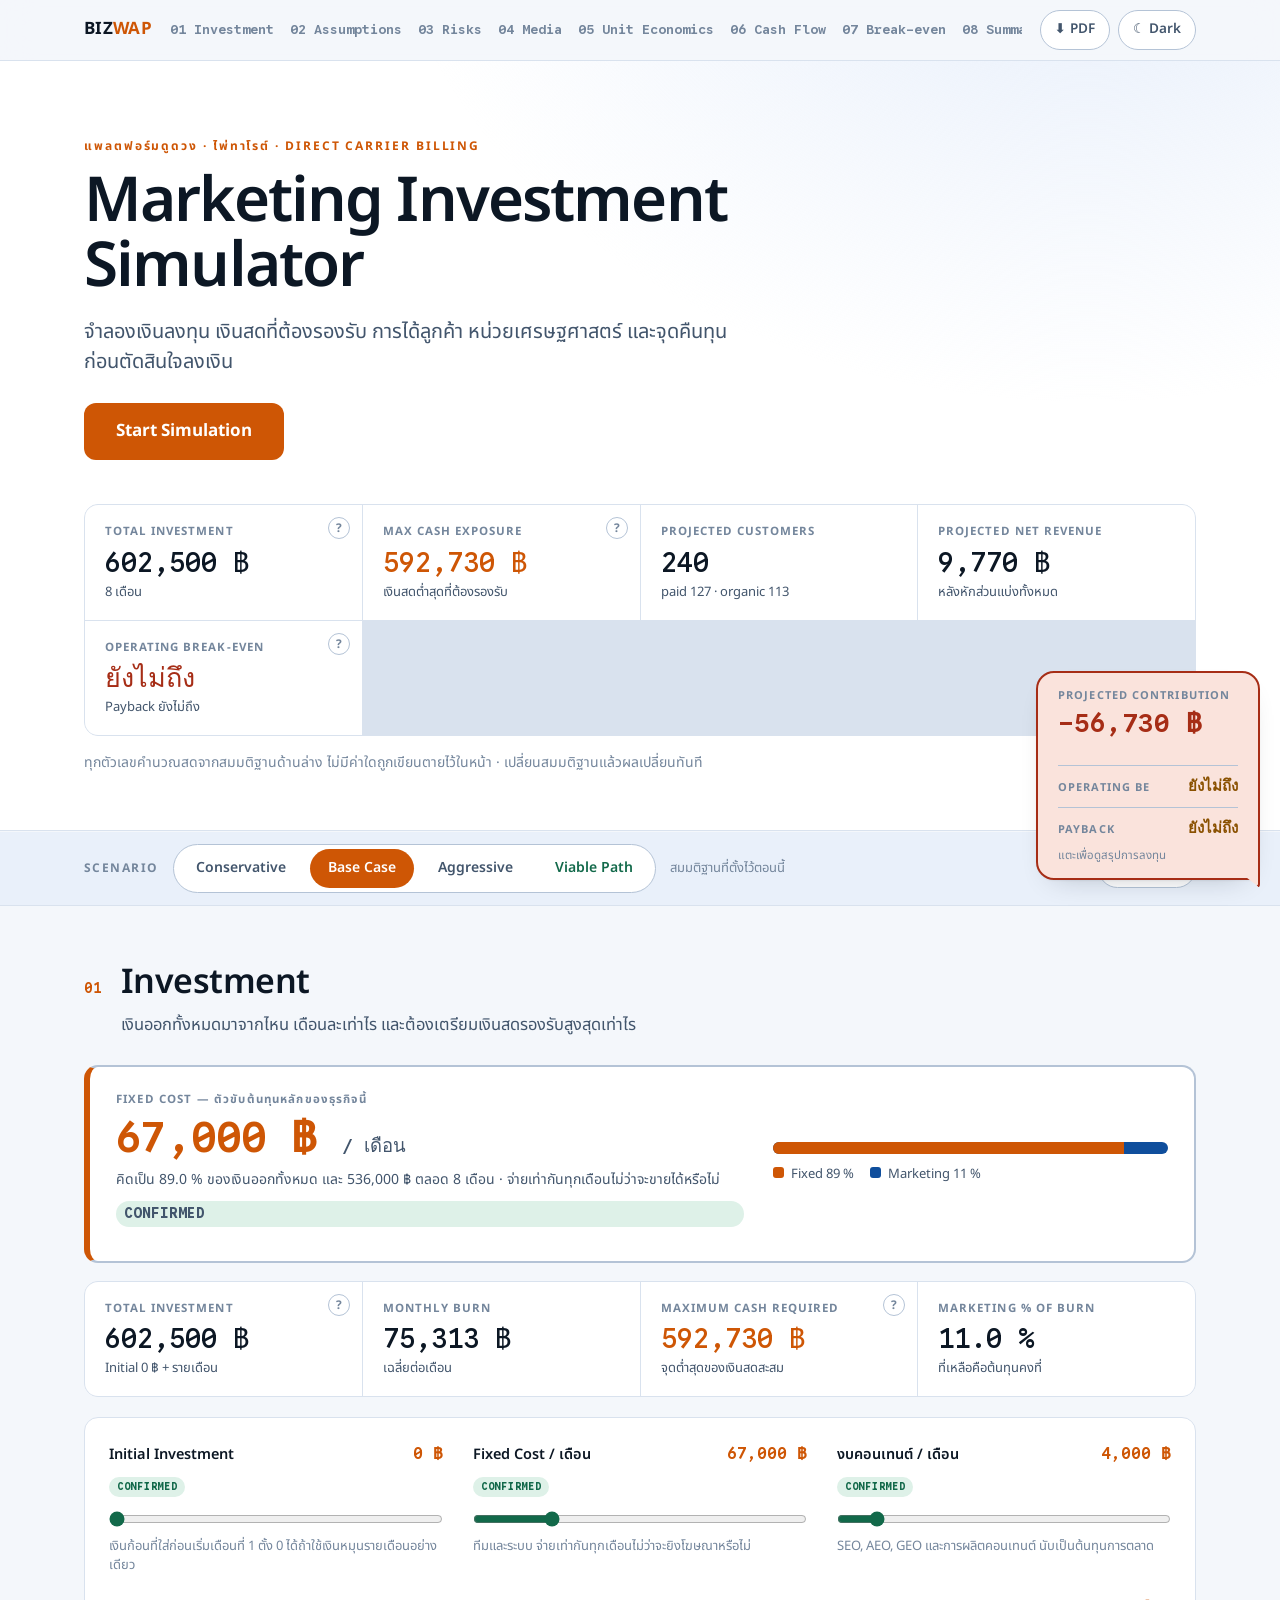
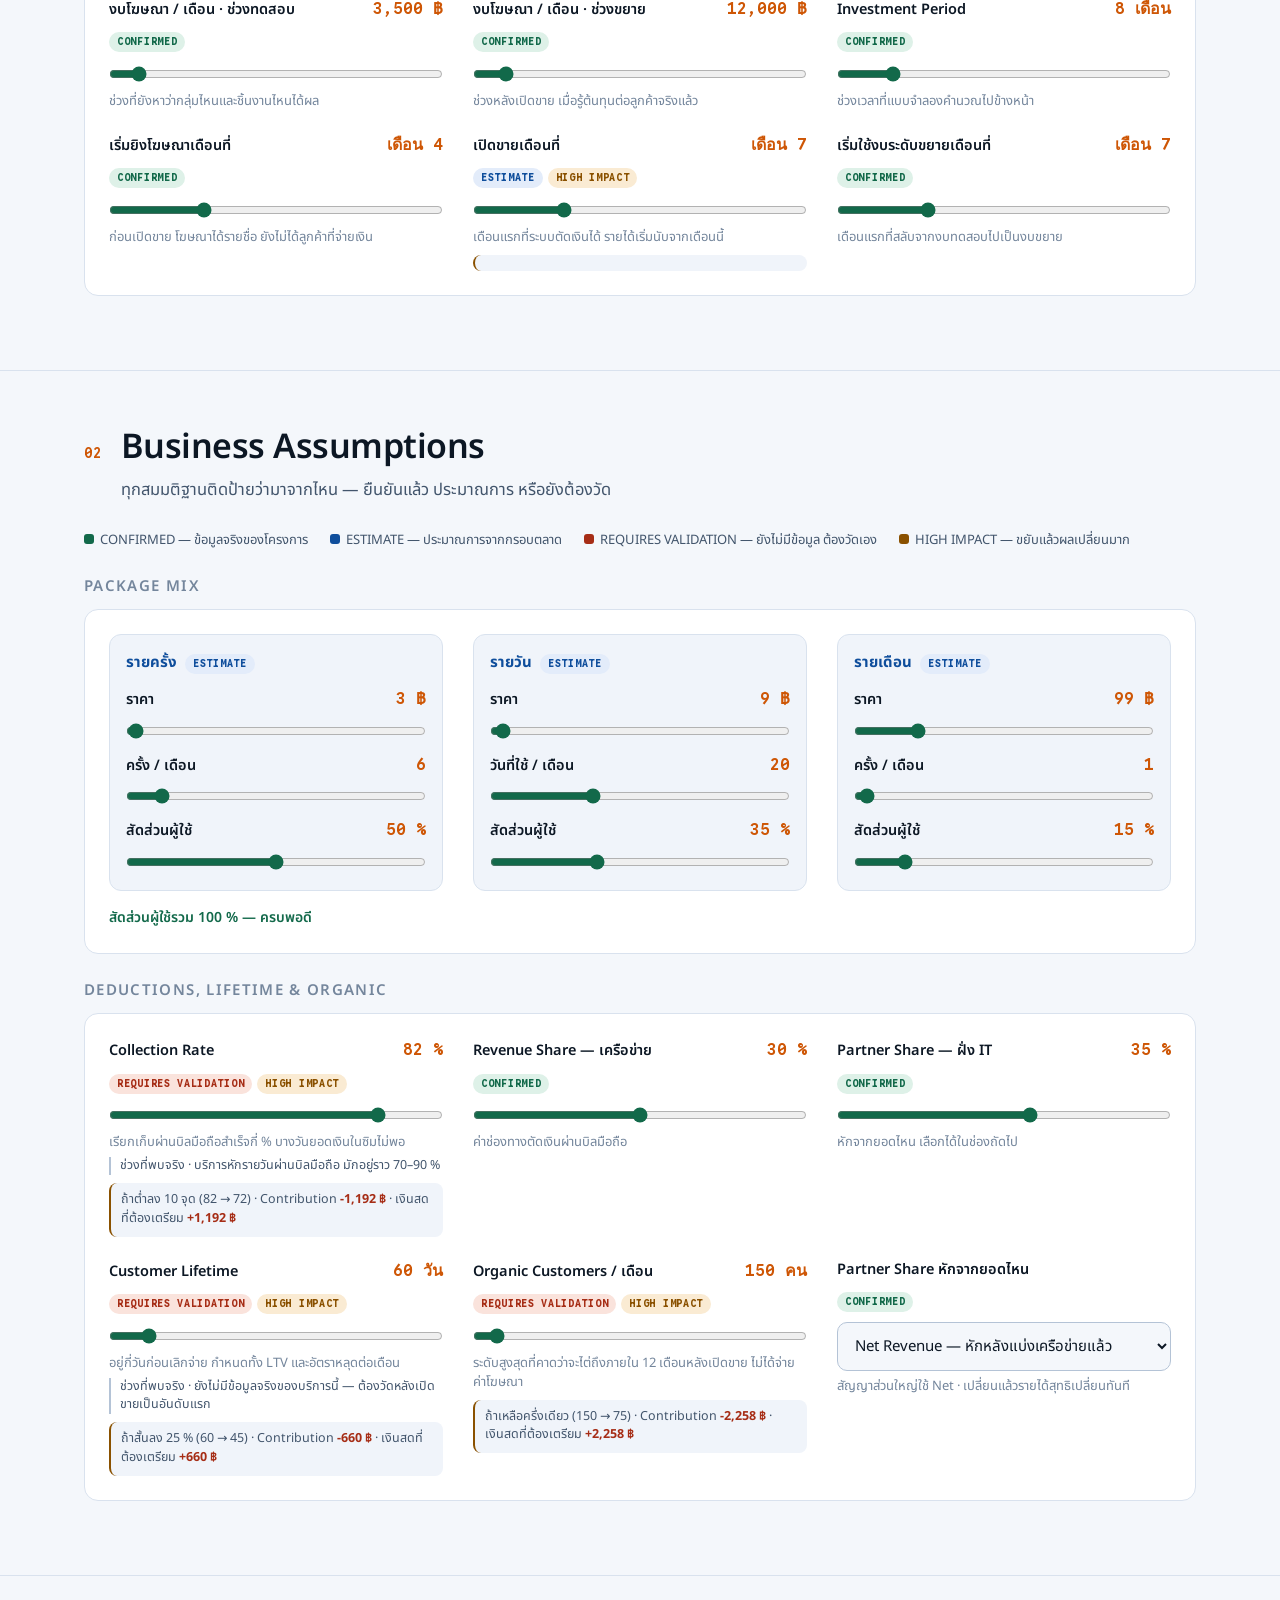
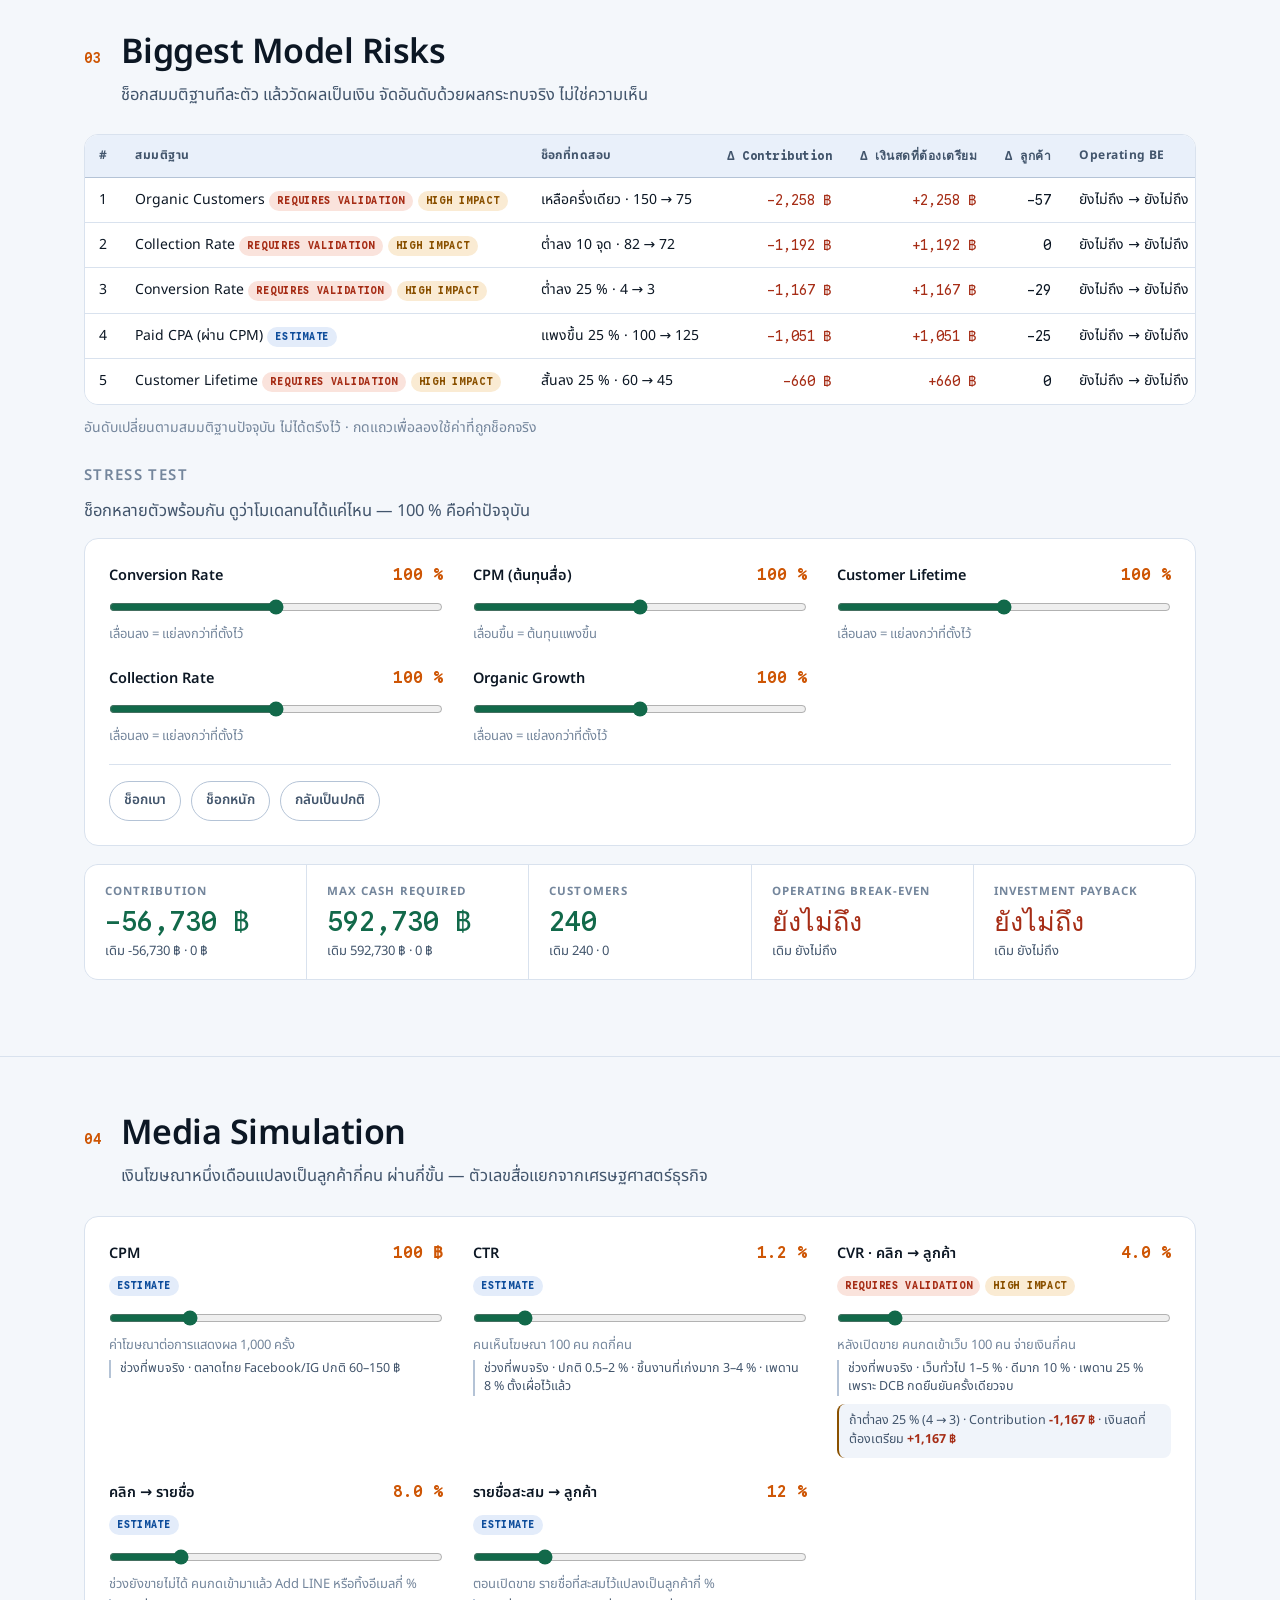
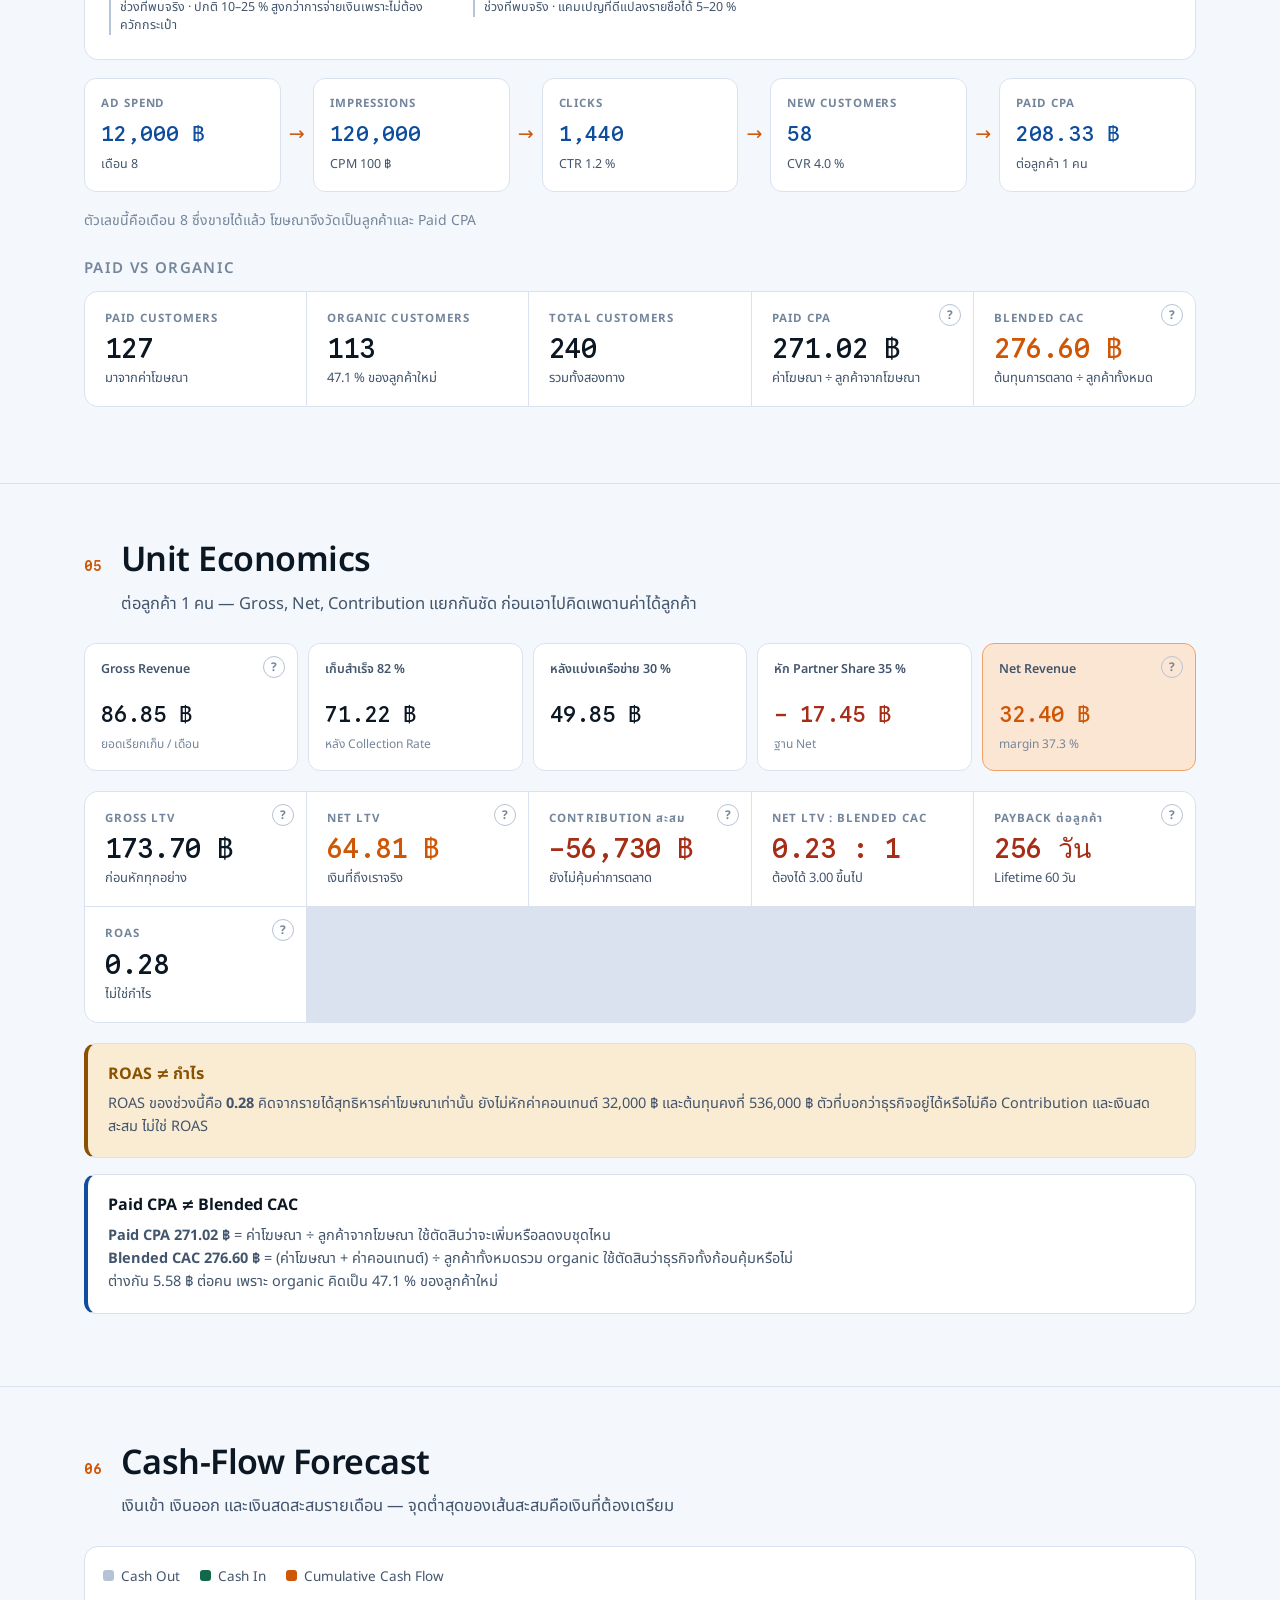
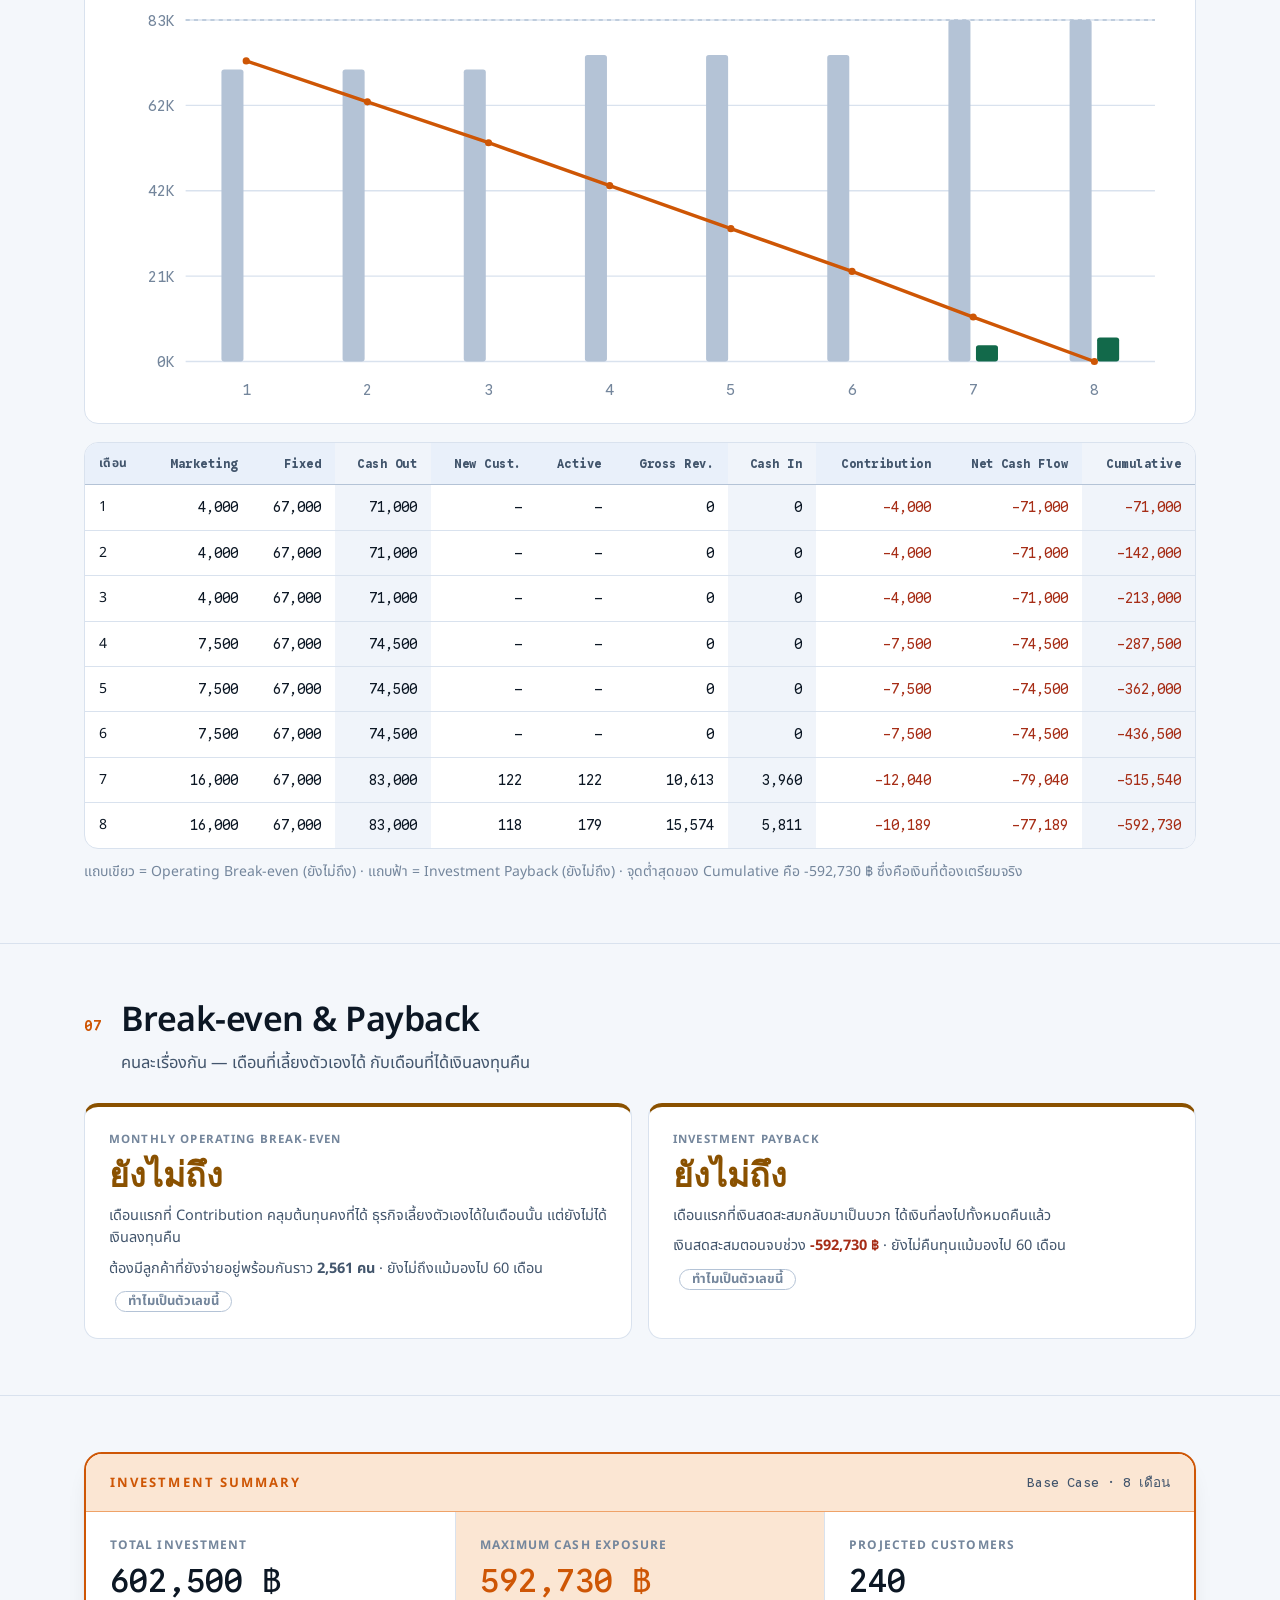
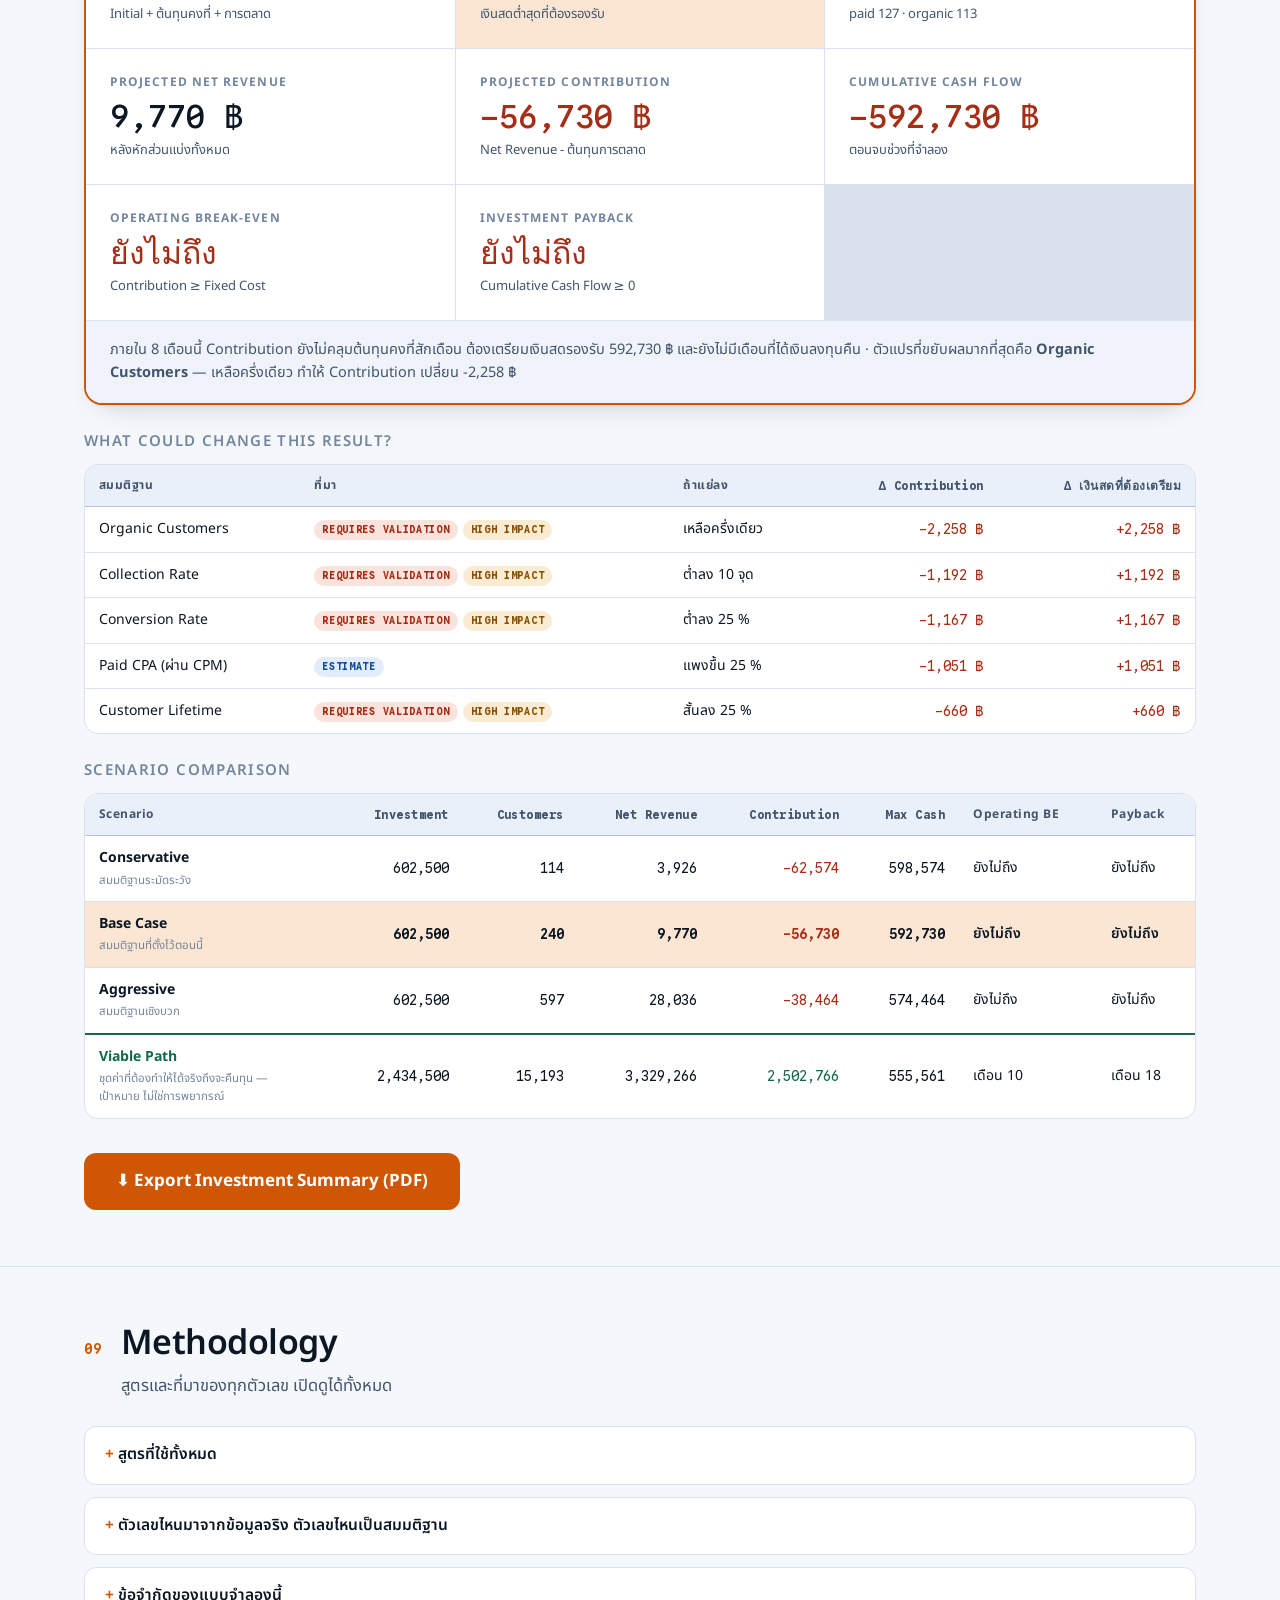
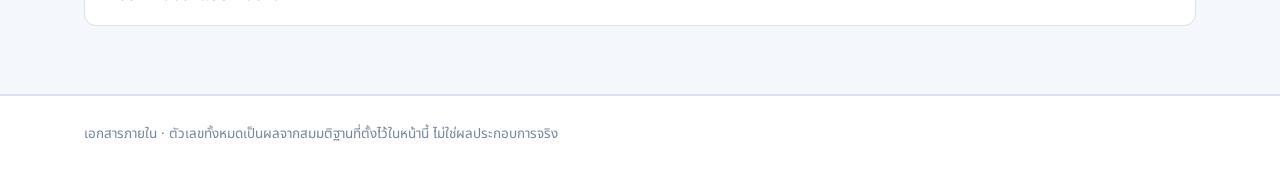
==== commit 5efd1575: "feat(v2): เพิ่ม scenario Viable Path ชุดค่าที่คืนทุนได้จริง Base Case ไม่ถึงจุดคืนทุนไม่ว่าจะมองไปกี" ====
--- a/v2/index.html
+++ b/v2/index.html
@@ -60,8 +60,9 @@
       <button class="sc-btn" data-scenario="conservative" type="button">Conservative</button>
       <button class="sc-btn is-active" data-scenario="base" type="button">Base Case</button>
       <button class="sc-btn" data-scenario="aggressive" type="button">Aggressive</button>
-    </div>
-    <span class="sb-hint">ไม่มีชุดไหนถูกหรือดีกว่า แต่ละชุดคือสมมติฐานคนละระดับความระมัดระวัง</span>
+      <button class="sc-btn sc-viable" data-scenario="viable" type="button">Viable Path</button>
+    </div>
+    <span class="sb-hint" id="sb-note">ไม่มีชุดไหนถูกหรือดีกว่า แต่ละชุดคือสมมติฐานคนละระดับความระมัดระวัง</span>
     <button class="ghost-btn sb-reset" id="reset-btn" type="button">คืนค่าตั้งต้น</button>
   </div>
 </div>
--- a/v2/css/app.css
+++ b/v2/css/app.css
@@ -143,6 +143,13 @@
 @media (prefers-color-scheme: dark){:root:not([data-theme="light"]) .sc-btn.is-active{color:#1B1005}}
 .sc-btn:focus-visible{outline:2px solid var(--blue); outline-offset:2px}
 .sb-hint{font-size:13px; color:var(--ink-faint)}
+.sc-btn.sc-viable{color:var(--green)}
+.sc-btn.sc-viable.is-active{background:var(--green); color:#fff}
+:root[data-theme="dark"] .sc-btn.sc-viable.is-active{color:#04170F}
+@media (prefers-color-scheme: dark){:root:not([data-theme="light"]) .sc-btn.sc-viable.is-active{color:#04170F}}
+tr.is-target td{border-top:2px solid var(--green)}
+tr.is-target td:first-child b{color:var(--green)}
+.sc-note{display:block; font-size:11.5px; color:var(--ink-faint); font-weight:400; margin-top:2px; white-space:normal; max-width:26ch}
 .sb-reset{margin-left:auto}
 
 /* ---------- step section ---------- */
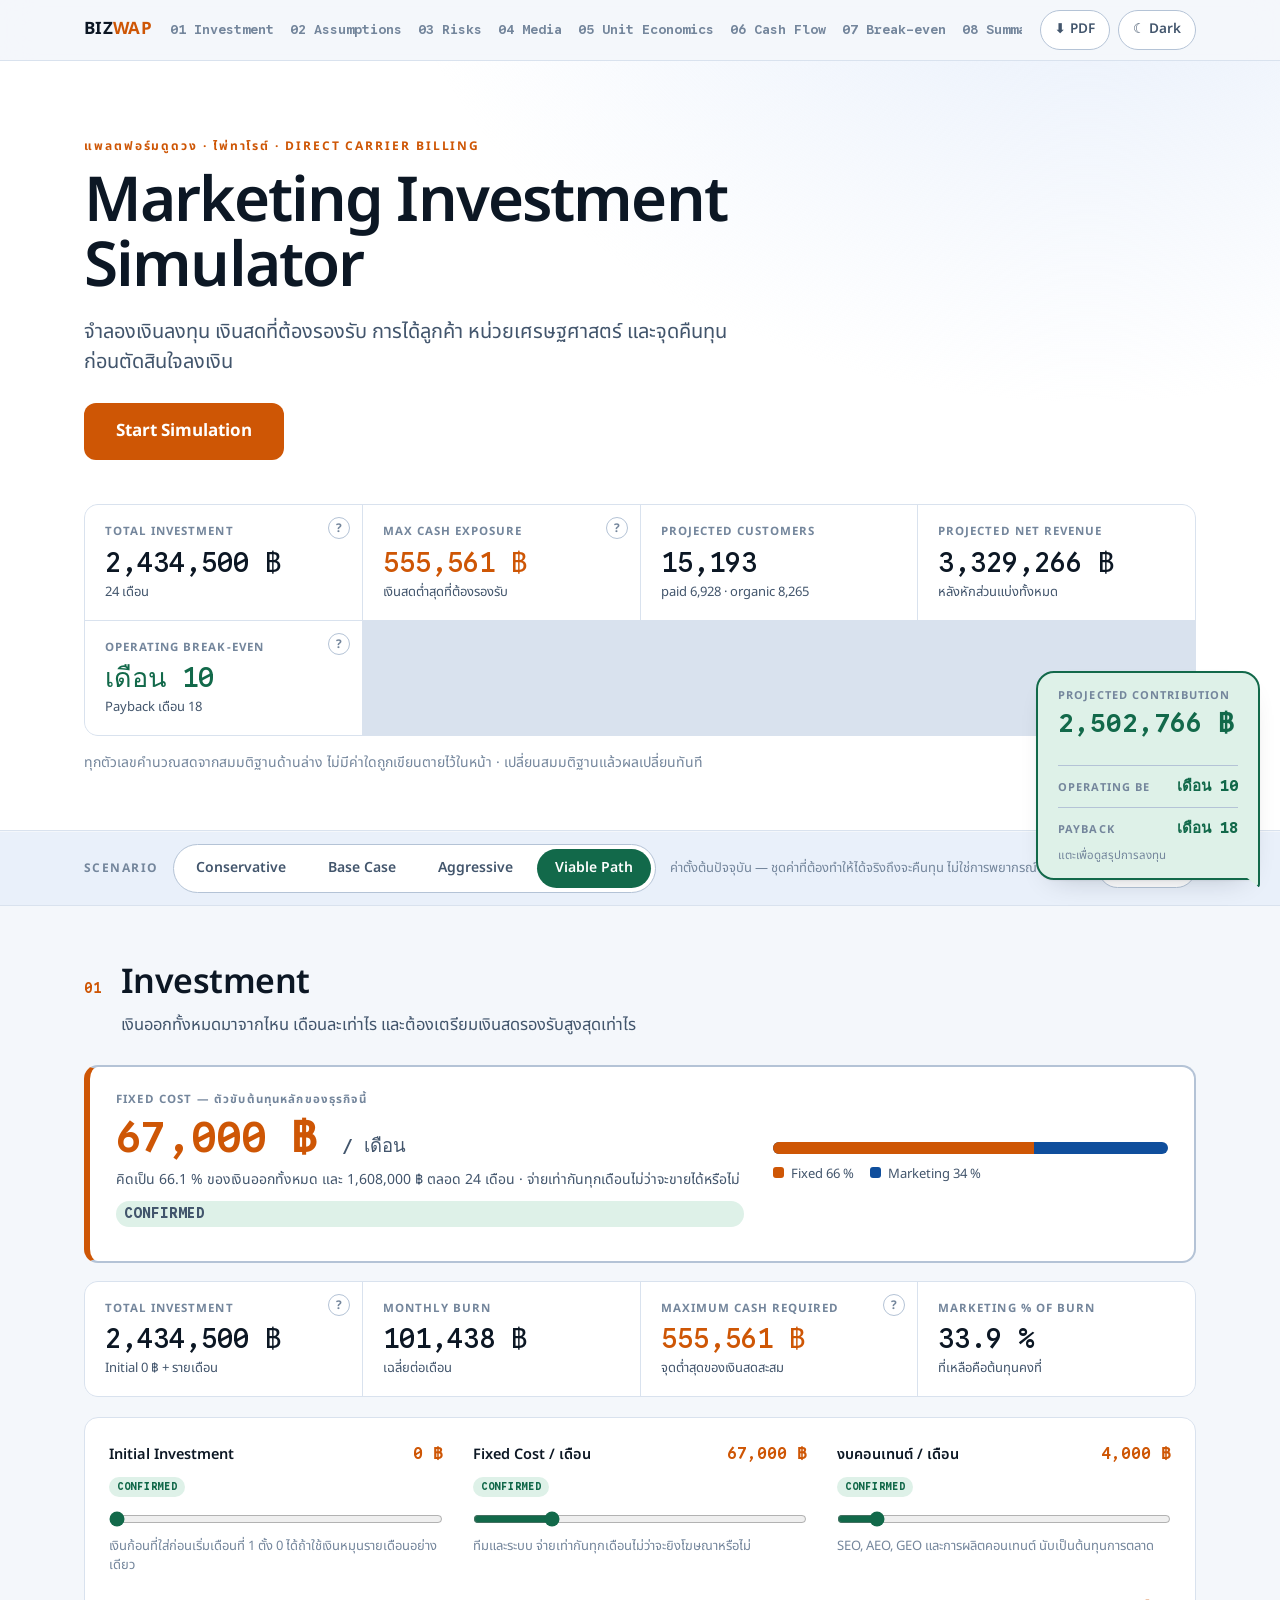
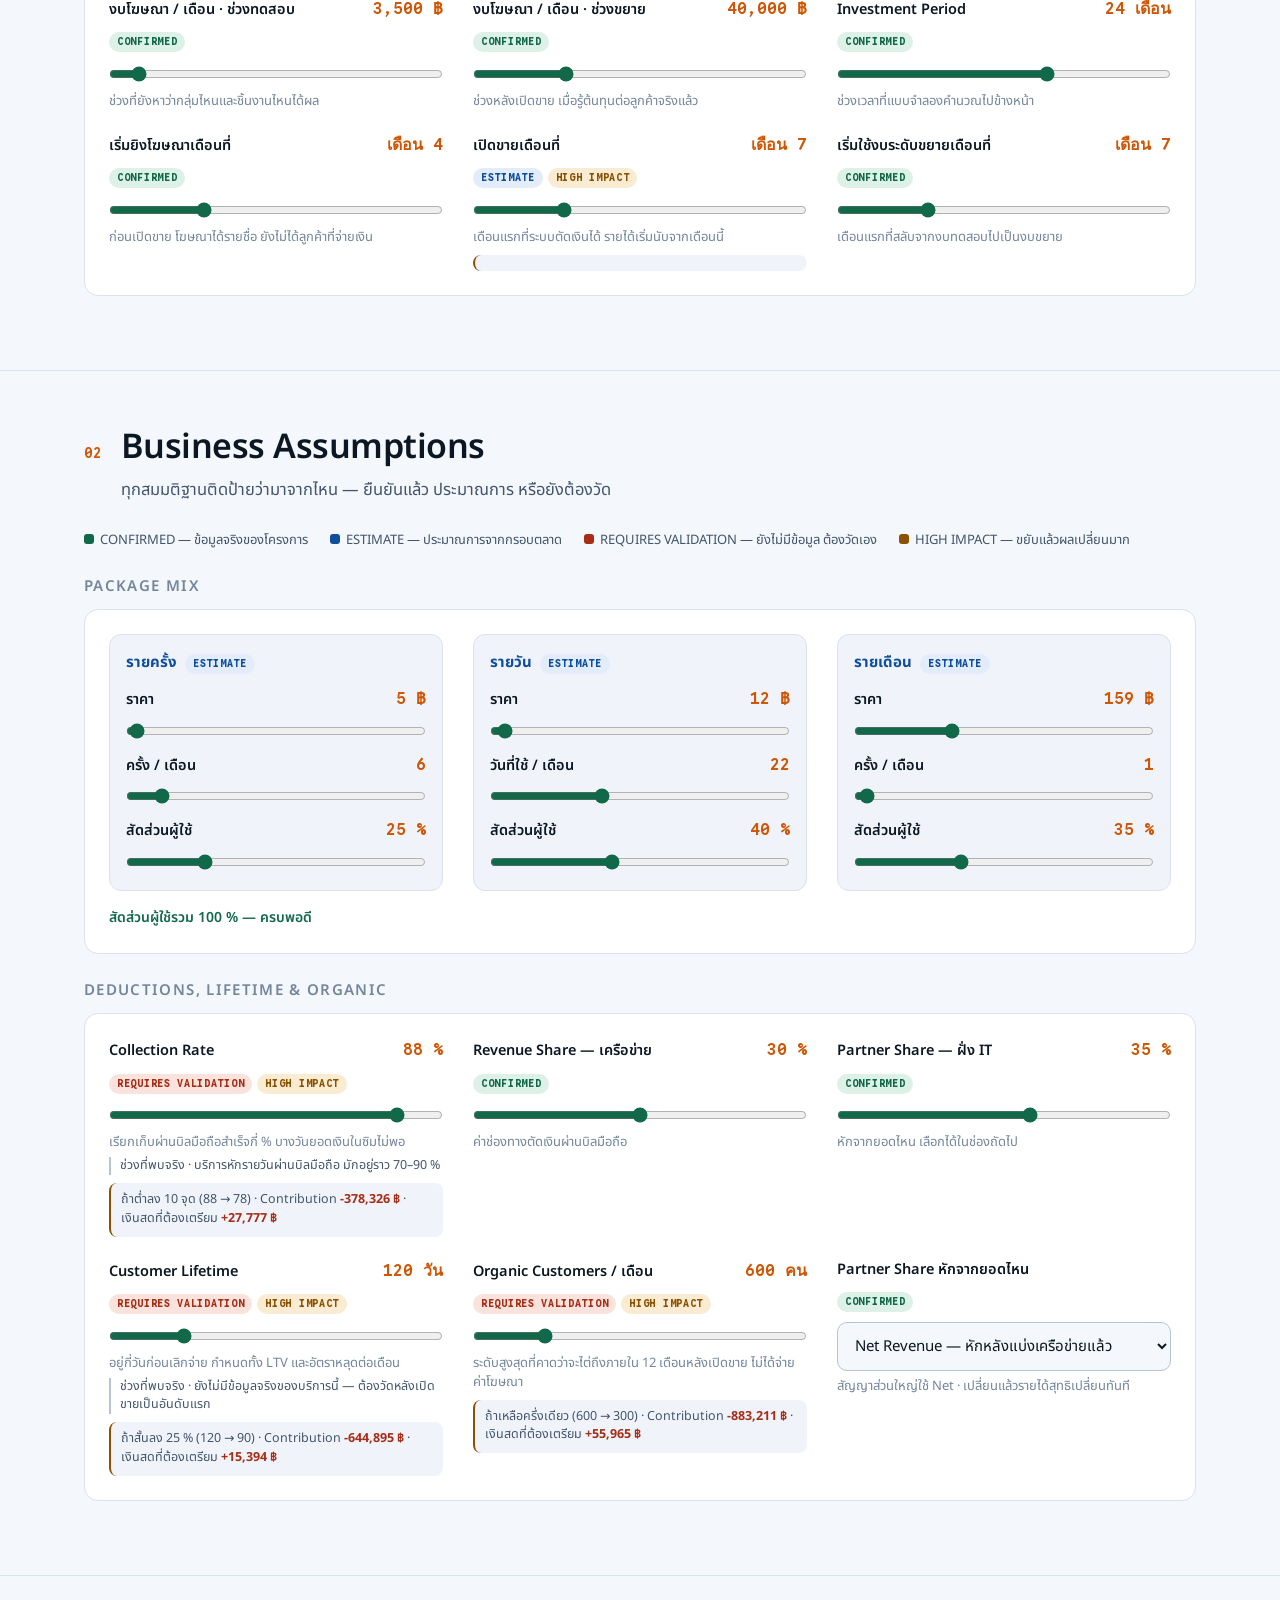
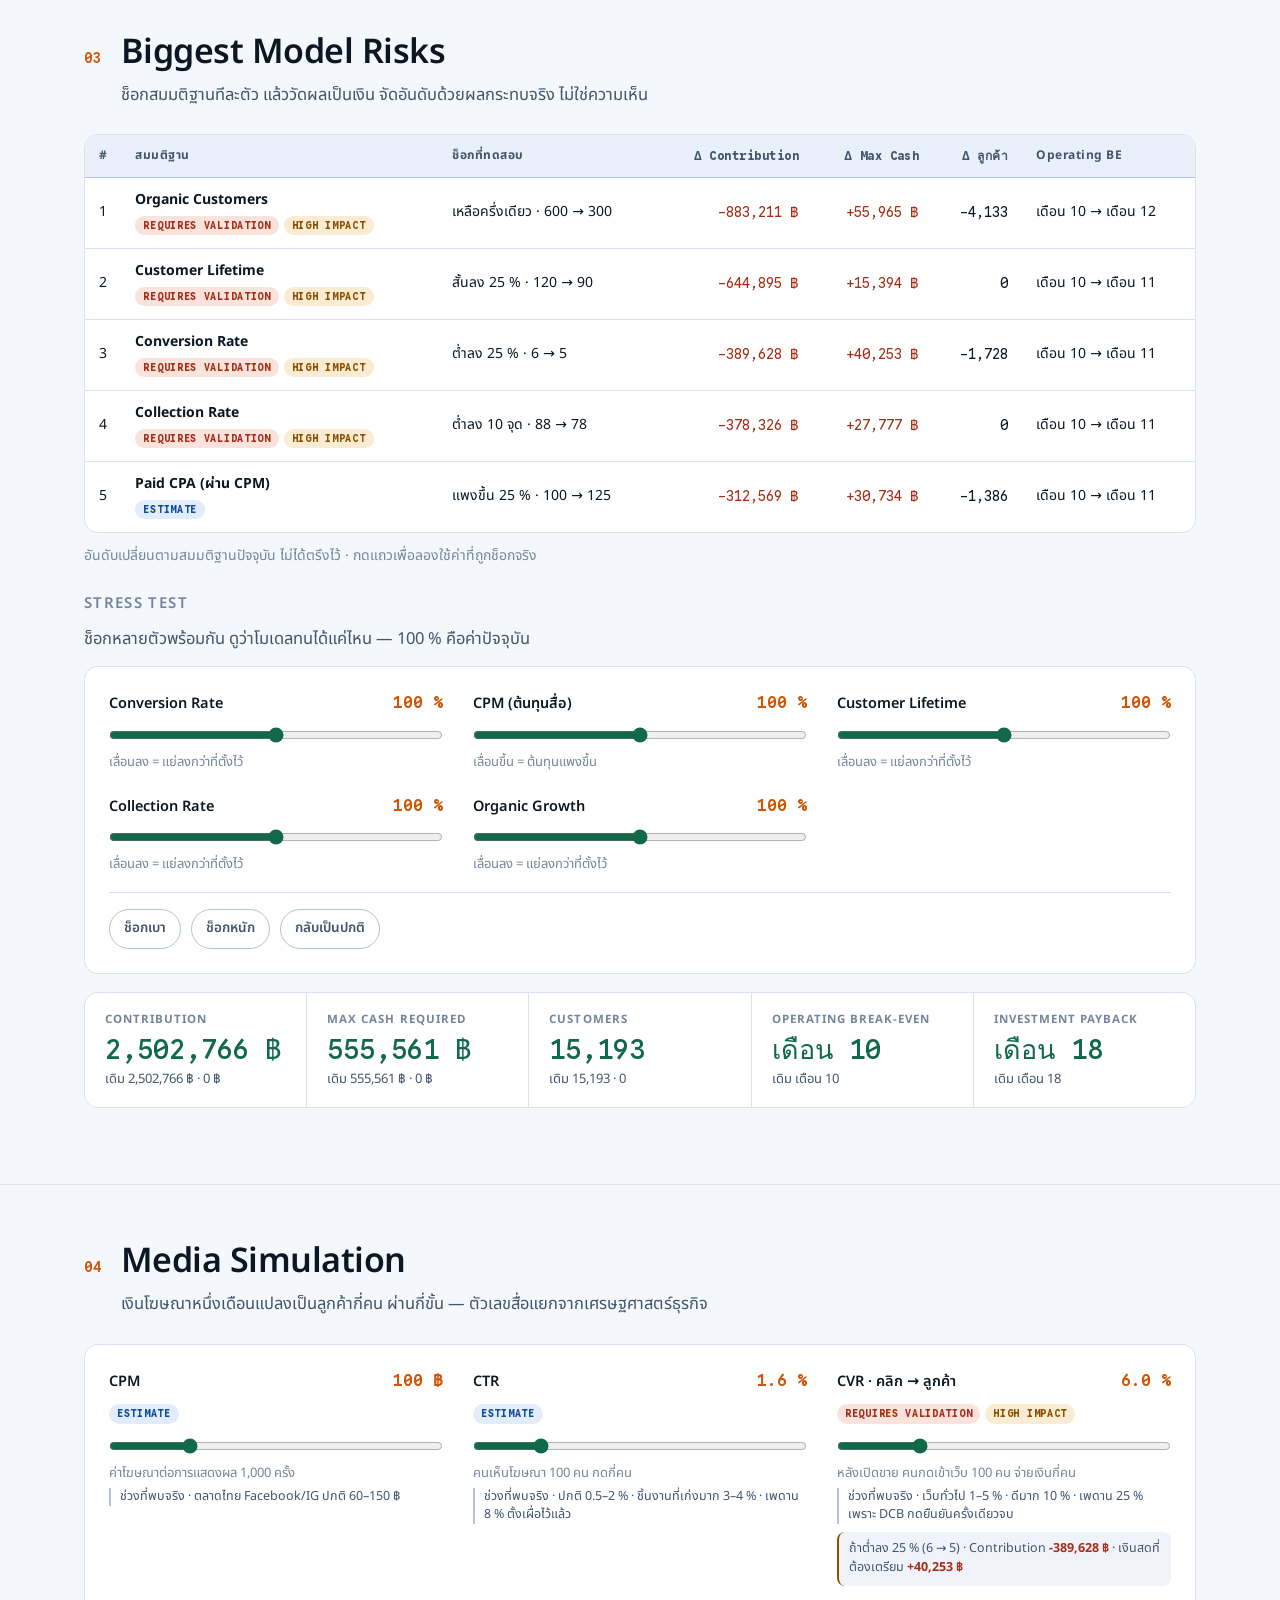
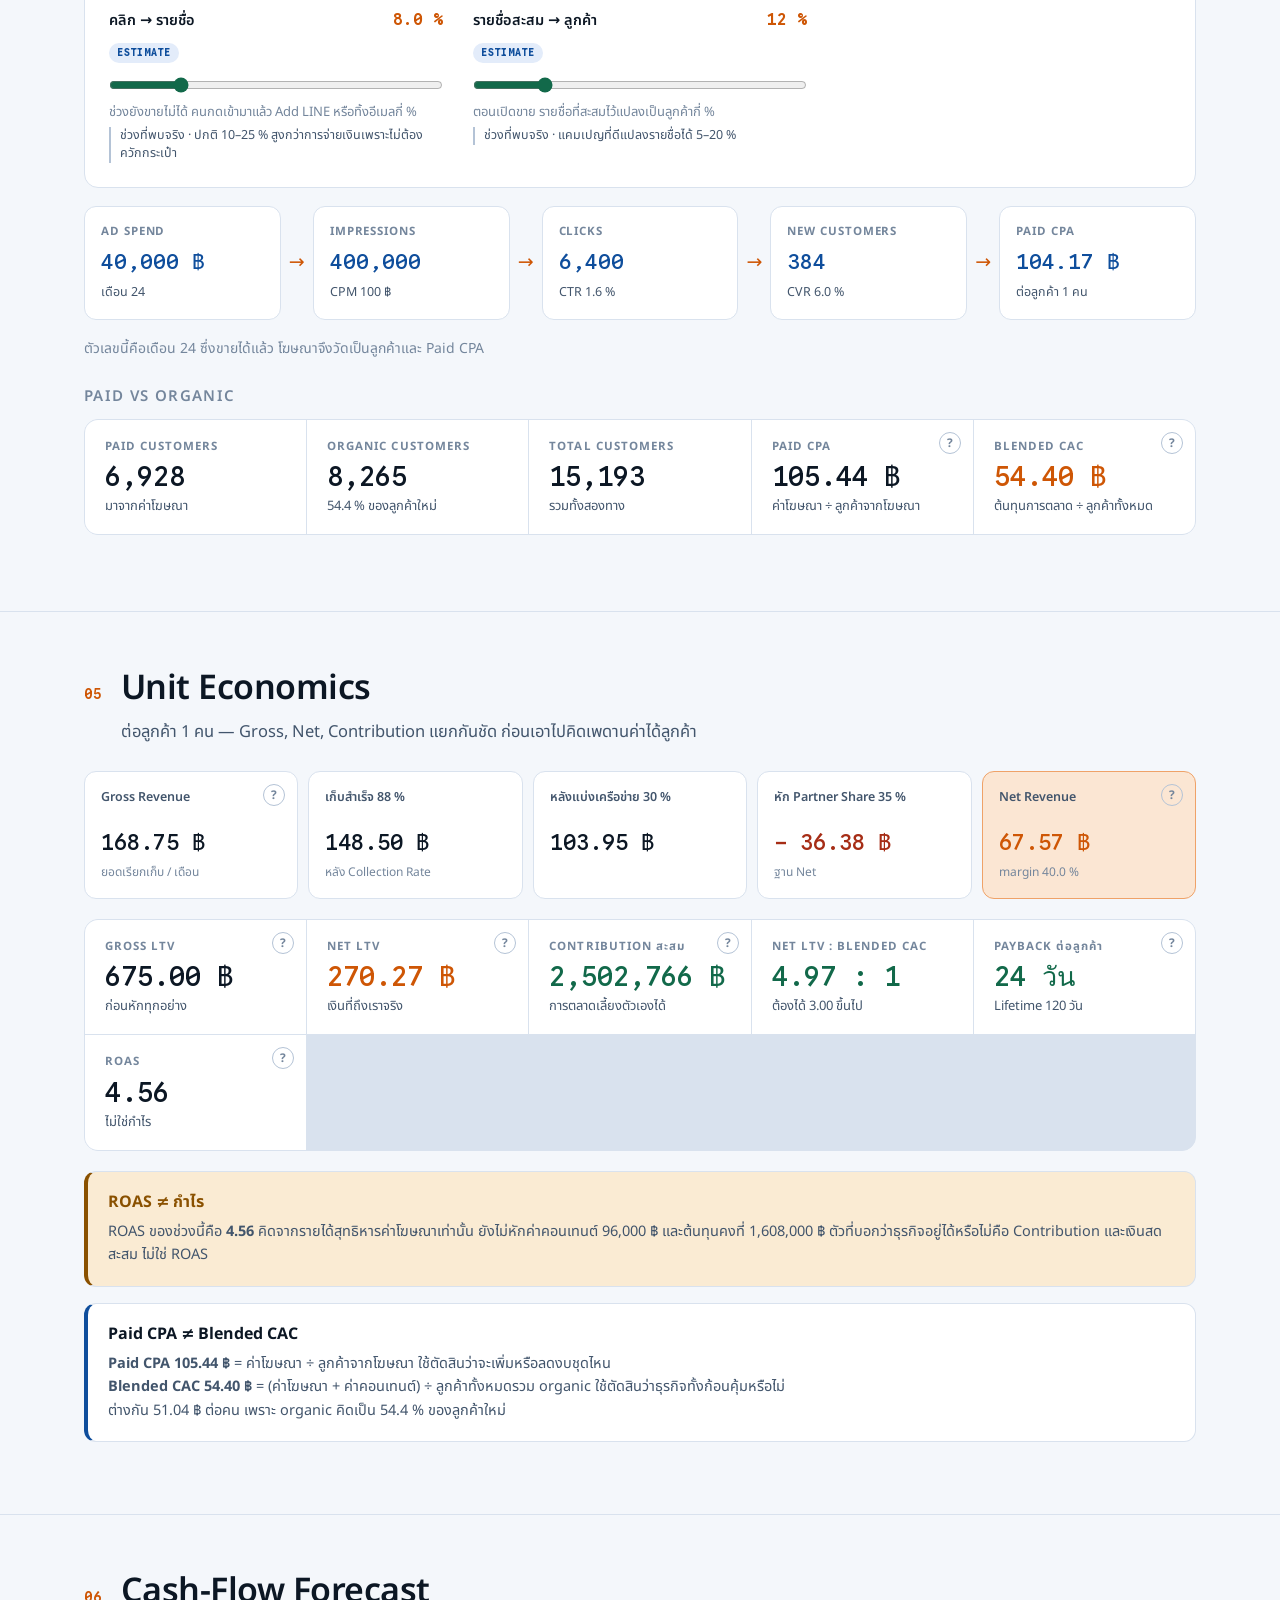
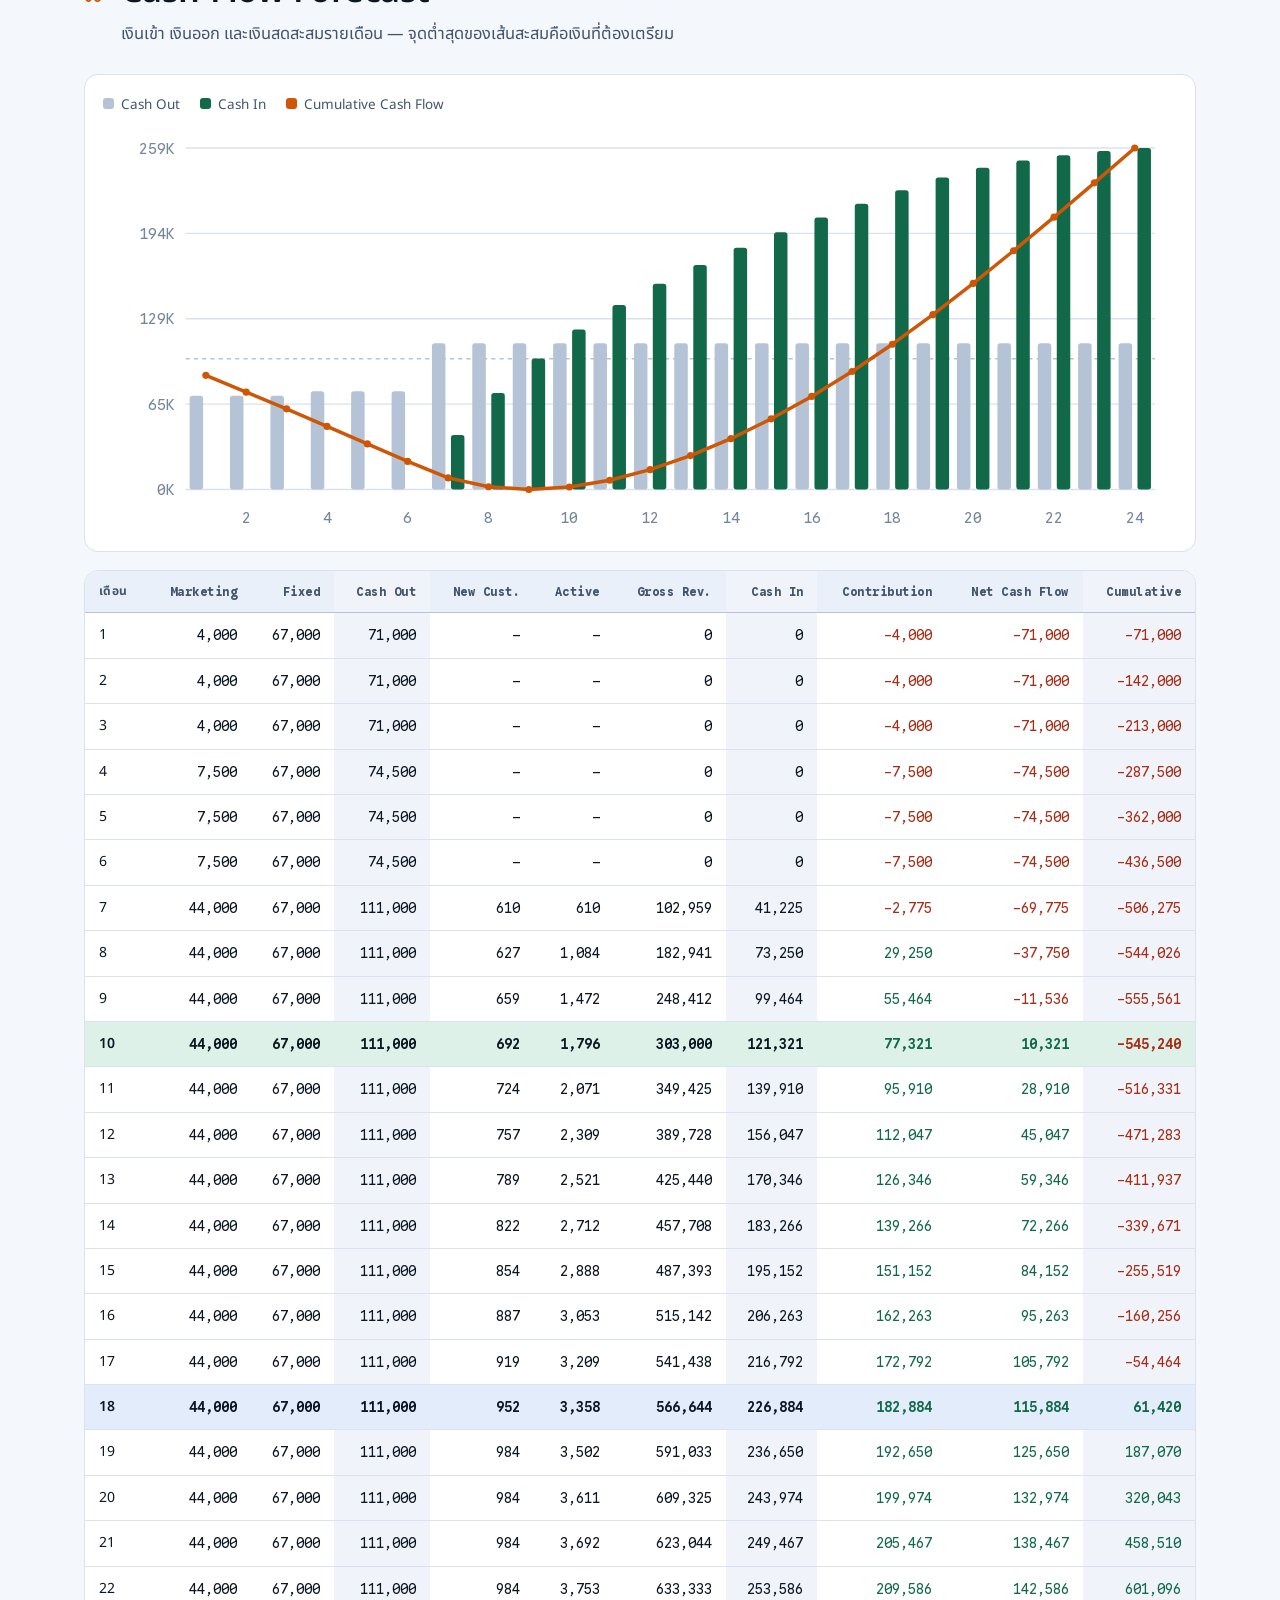
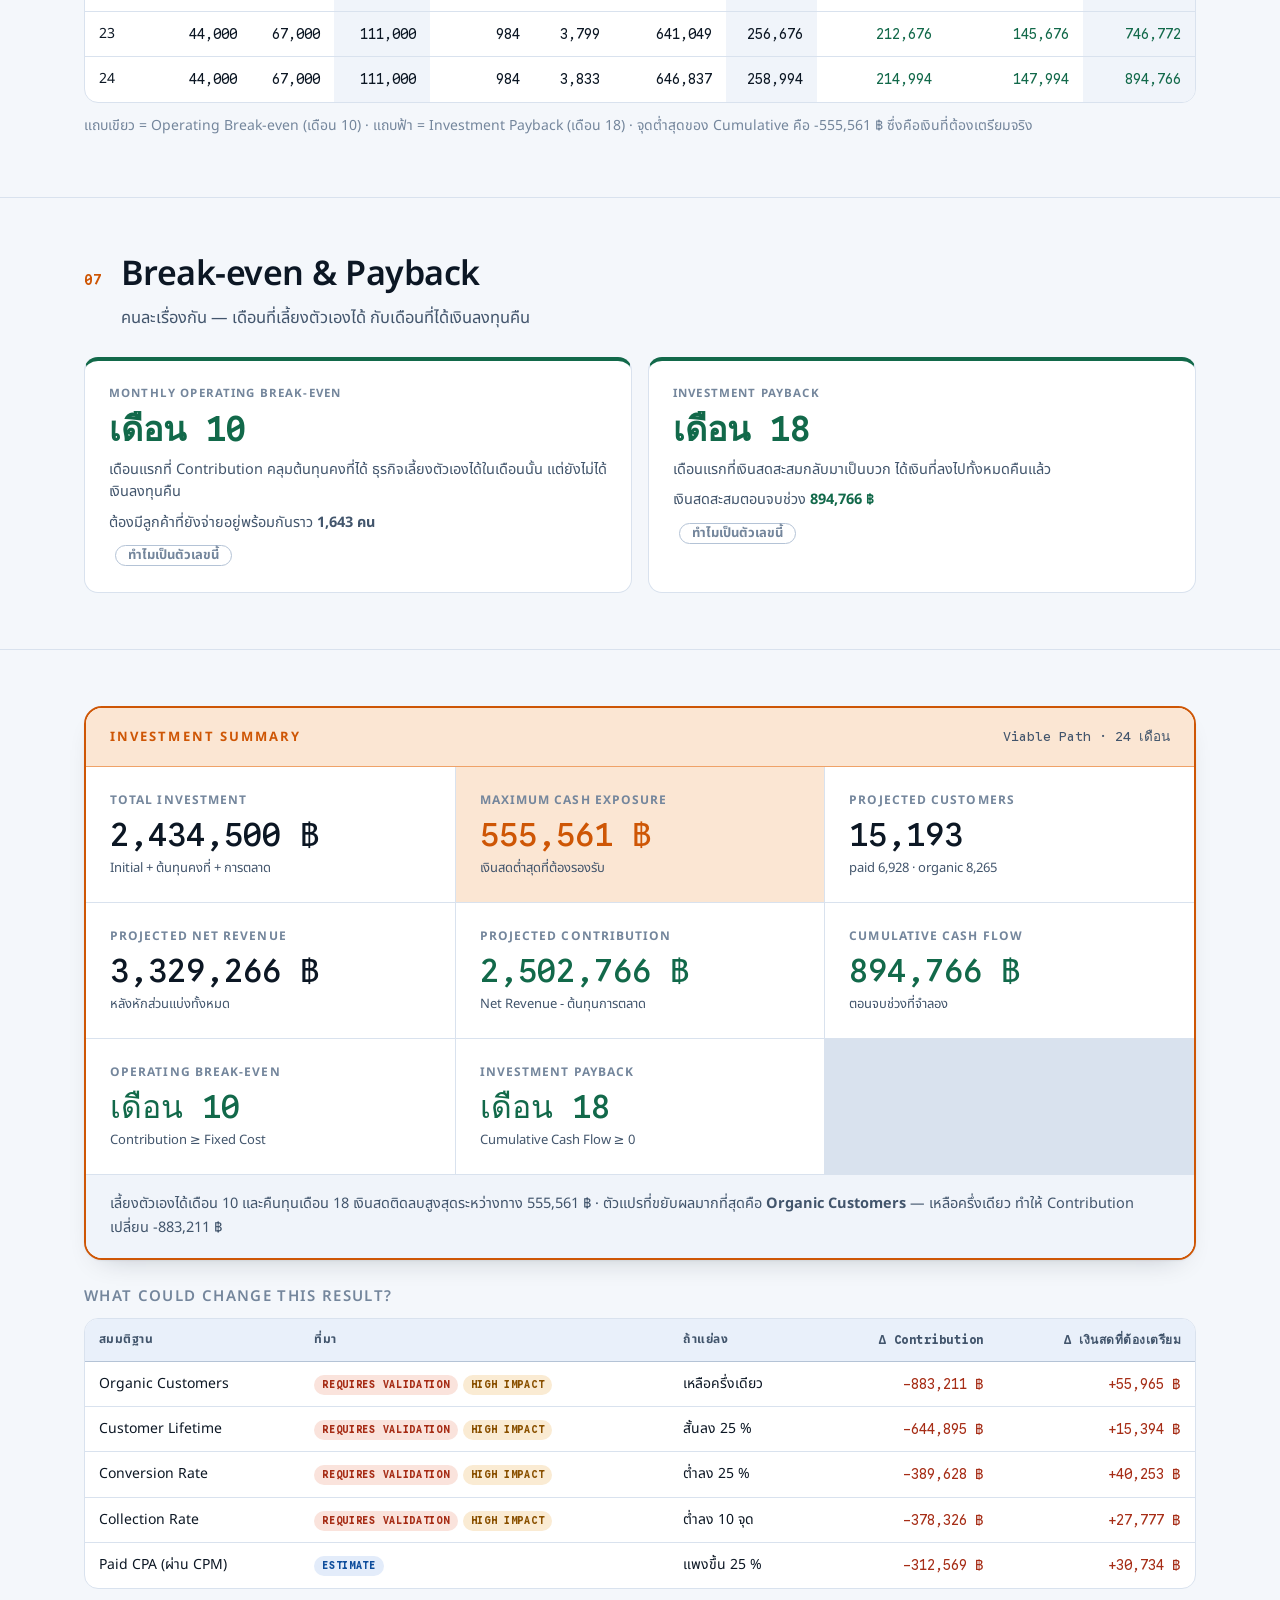
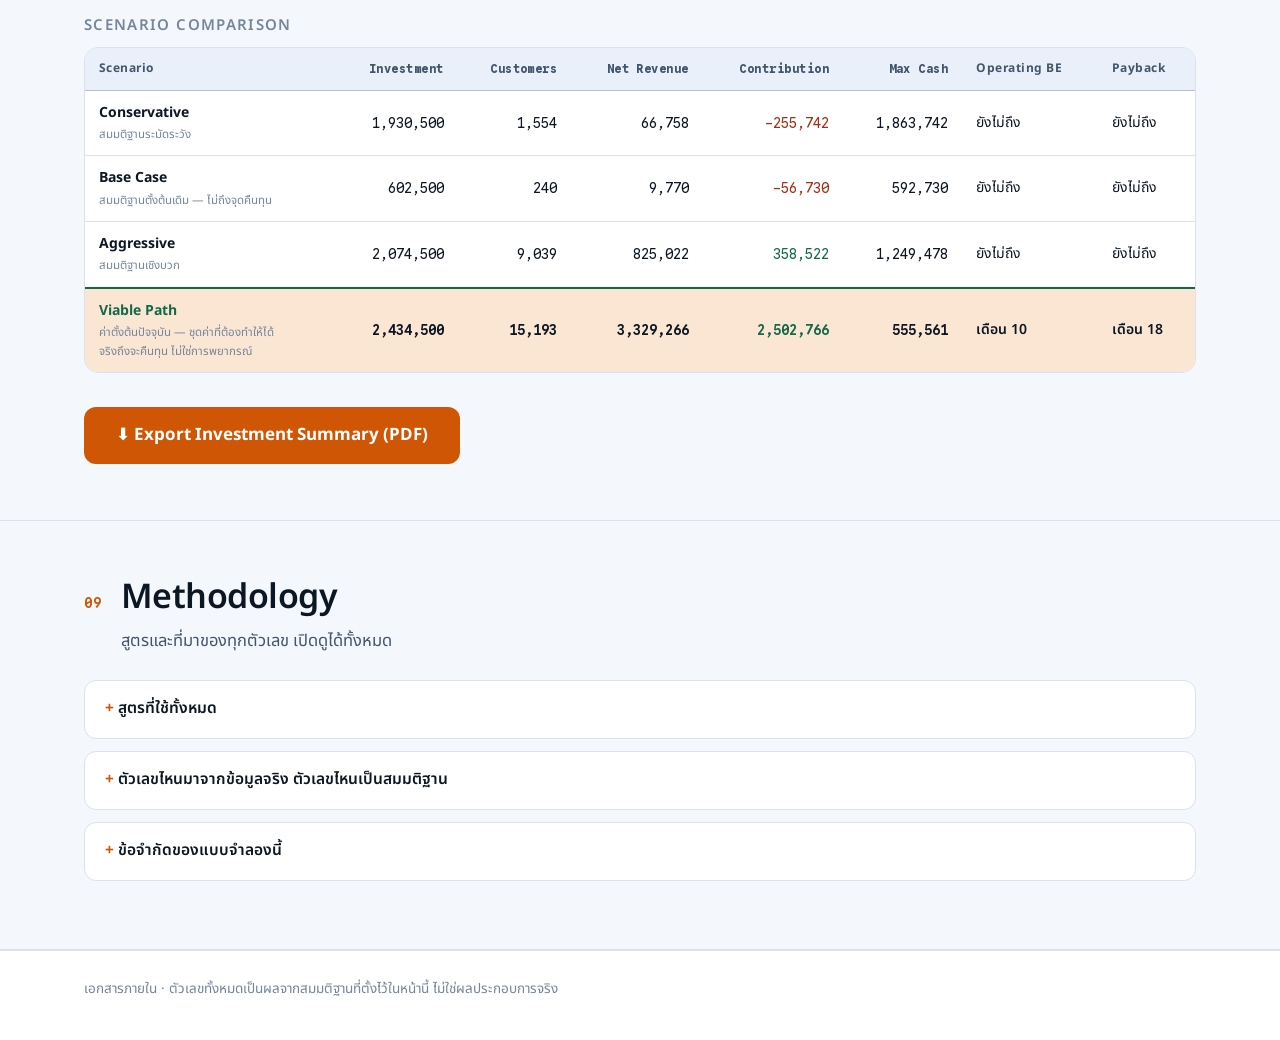
==== commit 32b0314d: "feat(v2): Viable Path เป็นค่าตั้งต้น + แก้ตารางล้นและบอลลูนล้นขอบ ค่าตั้งต้น - DEFAULTS เปลี่ยนเป็นช" ====
--- a/v2/index.html
+++ b/v2/index.html
@@ -58,11 +58,11 @@
     <span class="sb-label">Scenario</span>
     <div class="sb-group" role="group" aria-label="เลือกชุดสมมติฐาน">
       <button class="sc-btn" data-scenario="conservative" type="button">Conservative</button>
-      <button class="sc-btn is-active" data-scenario="base" type="button">Base Case</button>
+      <button class="sc-btn" data-scenario="base" type="button">Base Case</button>
       <button class="sc-btn" data-scenario="aggressive" type="button">Aggressive</button>
-      <button class="sc-btn sc-viable" data-scenario="viable" type="button">Viable Path</button>
-    </div>
-    <span class="sb-hint" id="sb-note">ไม่มีชุดไหนถูกหรือดีกว่า แต่ละชุดคือสมมติฐานคนละระดับความระมัดระวัง</span>
+      <button class="sc-btn sc-viable is-active" data-scenario="viable" type="button">Viable Path</button>
+    </div>
+    <span class="sb-hint" id="sb-note"></span>
     <button class="ghost-btn sb-reset" id="reset-btn" type="button">คืนค่าตั้งต้น</button>
   </div>
 </div>
--- a/v2/css/app.css
+++ b/v2/css/app.css
@@ -498,10 +498,10 @@
 
 @keyframes fabPulse{
   0%{transform:scale(1)}
-  35%{transform:scale(1.045)}
+  35%{transform:scale(1.03)}
   100%{transform:scale(1)}
 }
-.fab.bump{animation:fabPulse .42s ease-out}
+.fab.bump{animation:fabPulse .42s ease-out; transform-origin:bottom right}
 .fab.is-hidden{opacity:0; pointer-events:none; transform:translateY(14px)}
 
 /* the summary card flashes when the balloon sends you to it */
@@ -518,7 +518,26 @@
   }
   .fab::after{display:none}
   .fab-value{font-size:23px}
-}
+  /* บนมือถือบอลลูนกว้างเกือบเต็มจอ ถ้าย่อ-ขยายจะล้นขอบ ใช้กะพริบพื้นแทน */
+  .fab.bump{animation:fabFlash .5s ease-out}
+  .fab-row-label{letter-spacing:.06em}
+  .fab-hint{display:none}
+}
+
+@keyframes fabFlash{
+  0%{box-shadow:0 0 0 3px var(--orange)}
+  100%{box-shadow:var(--shadow)}
+}
+
+/* ตารางความเสี่ยง: ให้คอลัมน์ยืดหยุ่น ไม่ต้องมีแถบเลื่อนแนวนอน */
+#risk-table{table-layout:auto}
+#risk-table td,#risk-table th{white-space:normal}
+#risk-table td:first-child,#risk-table th:first-child{width:36px; text-align:center}
+#risk-table td:nth-child(2){min-width:190px; line-height:1.5}
+#risk-table td:nth-child(2) b{display:inline-block; margin-bottom:4px}
+#risk-table td:nth-child(3){min-width:150px}
+#risk-table td.num,#risk-table th.num{white-space:nowrap}
+#risk-table .badge{margin-bottom:2px}
 
 /* ---------- modal ---------- */
 dialog.modal{
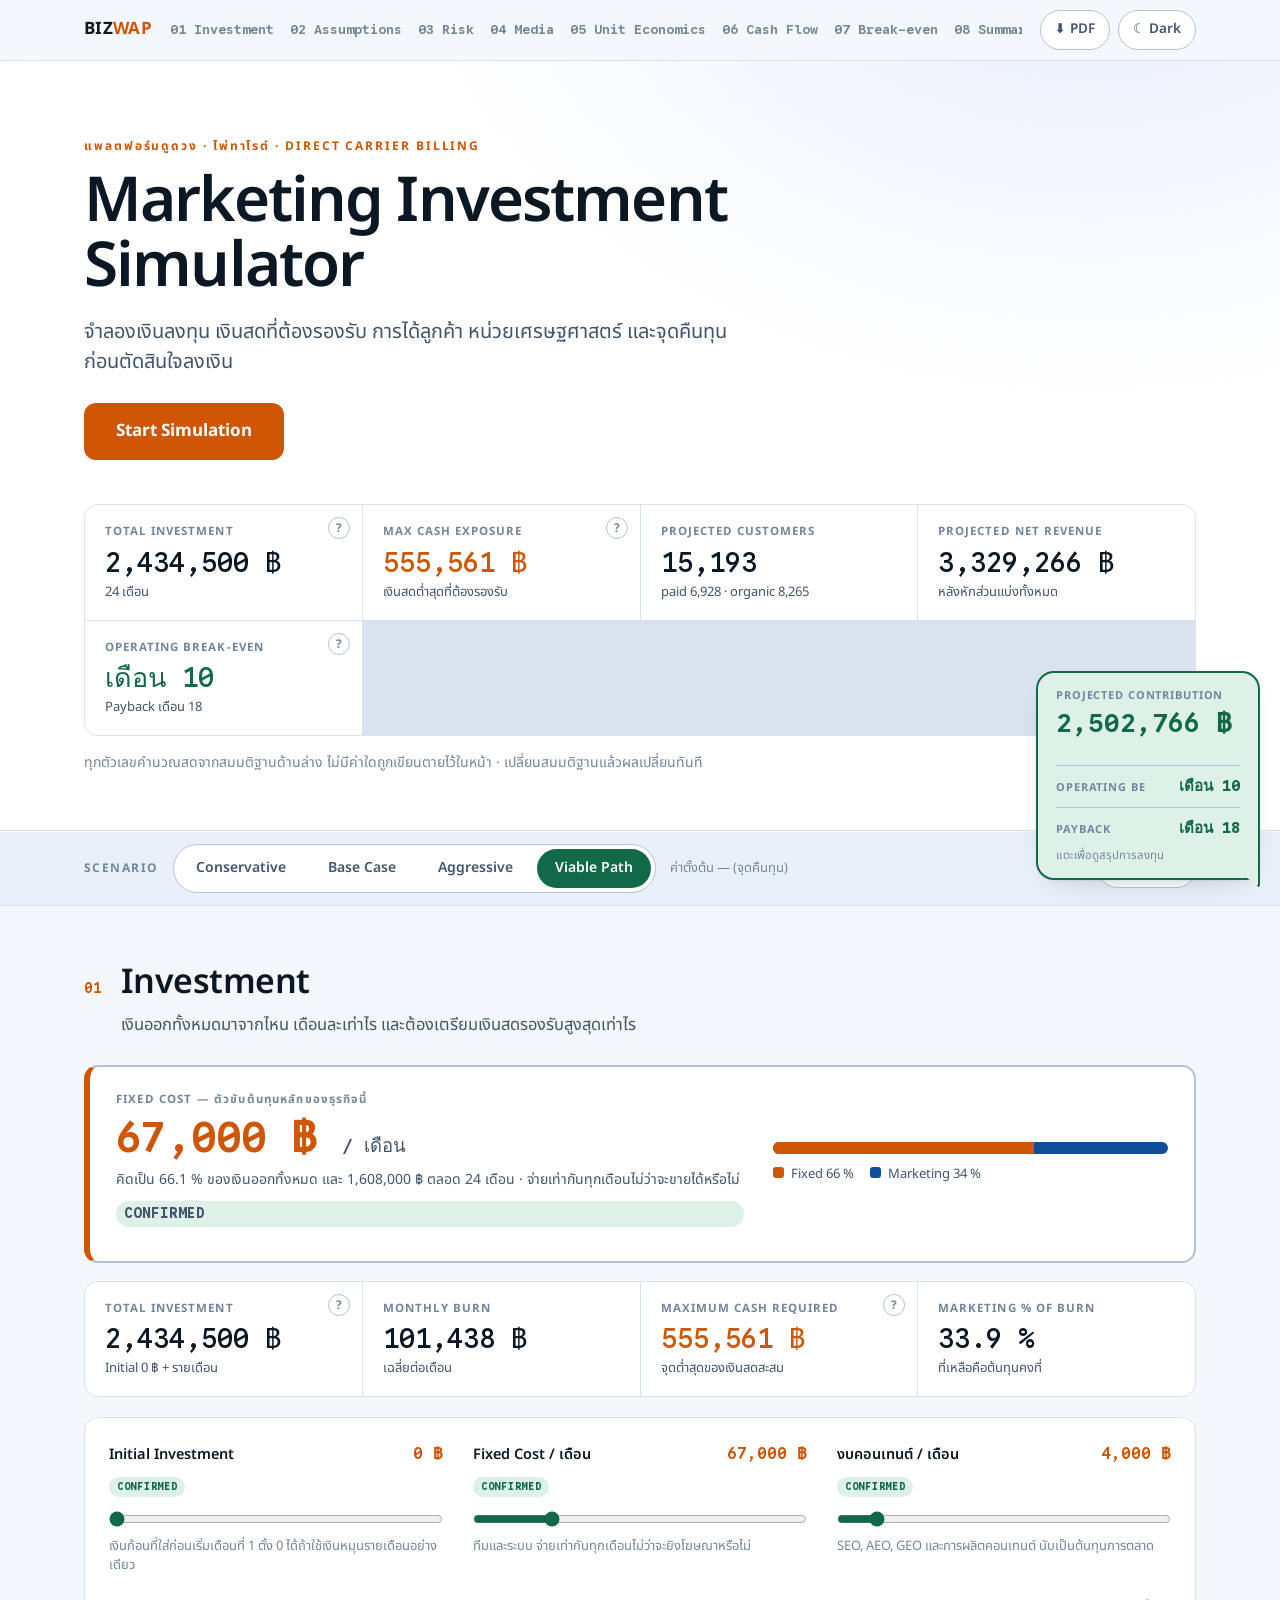
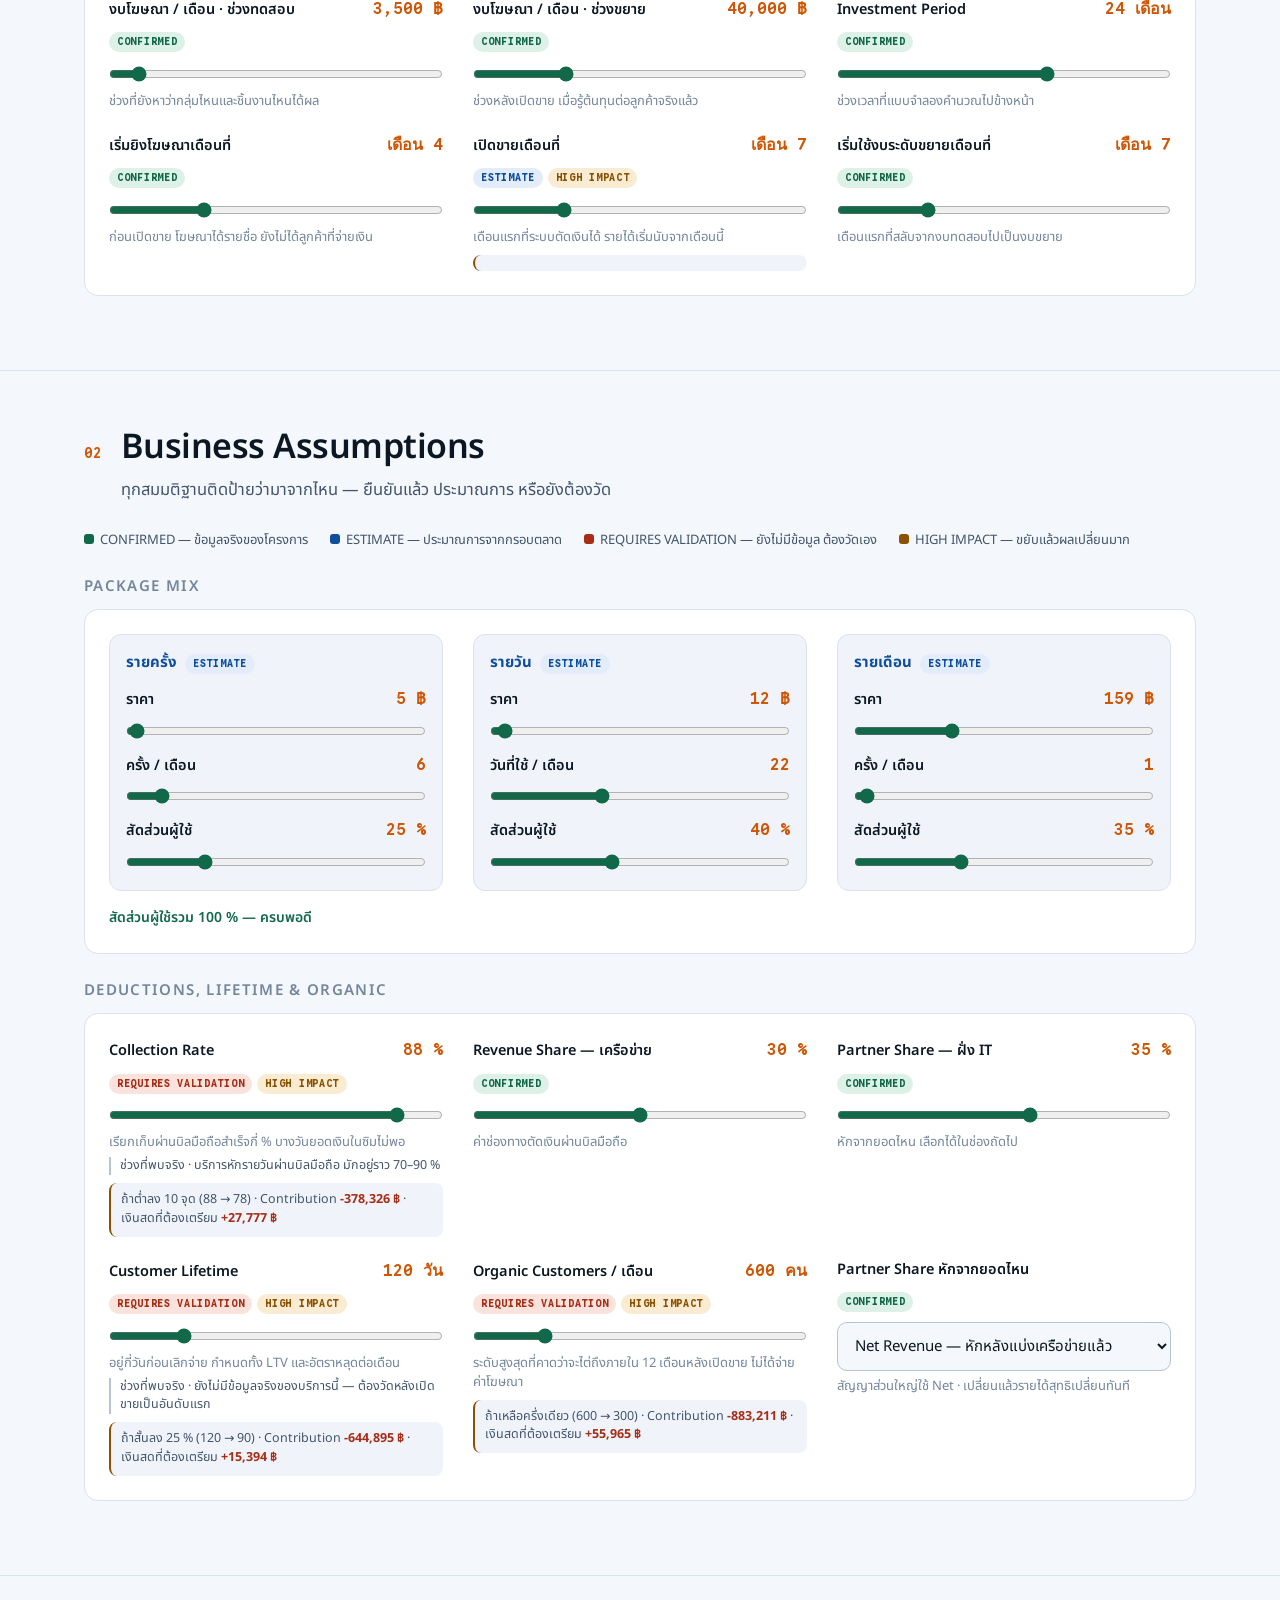
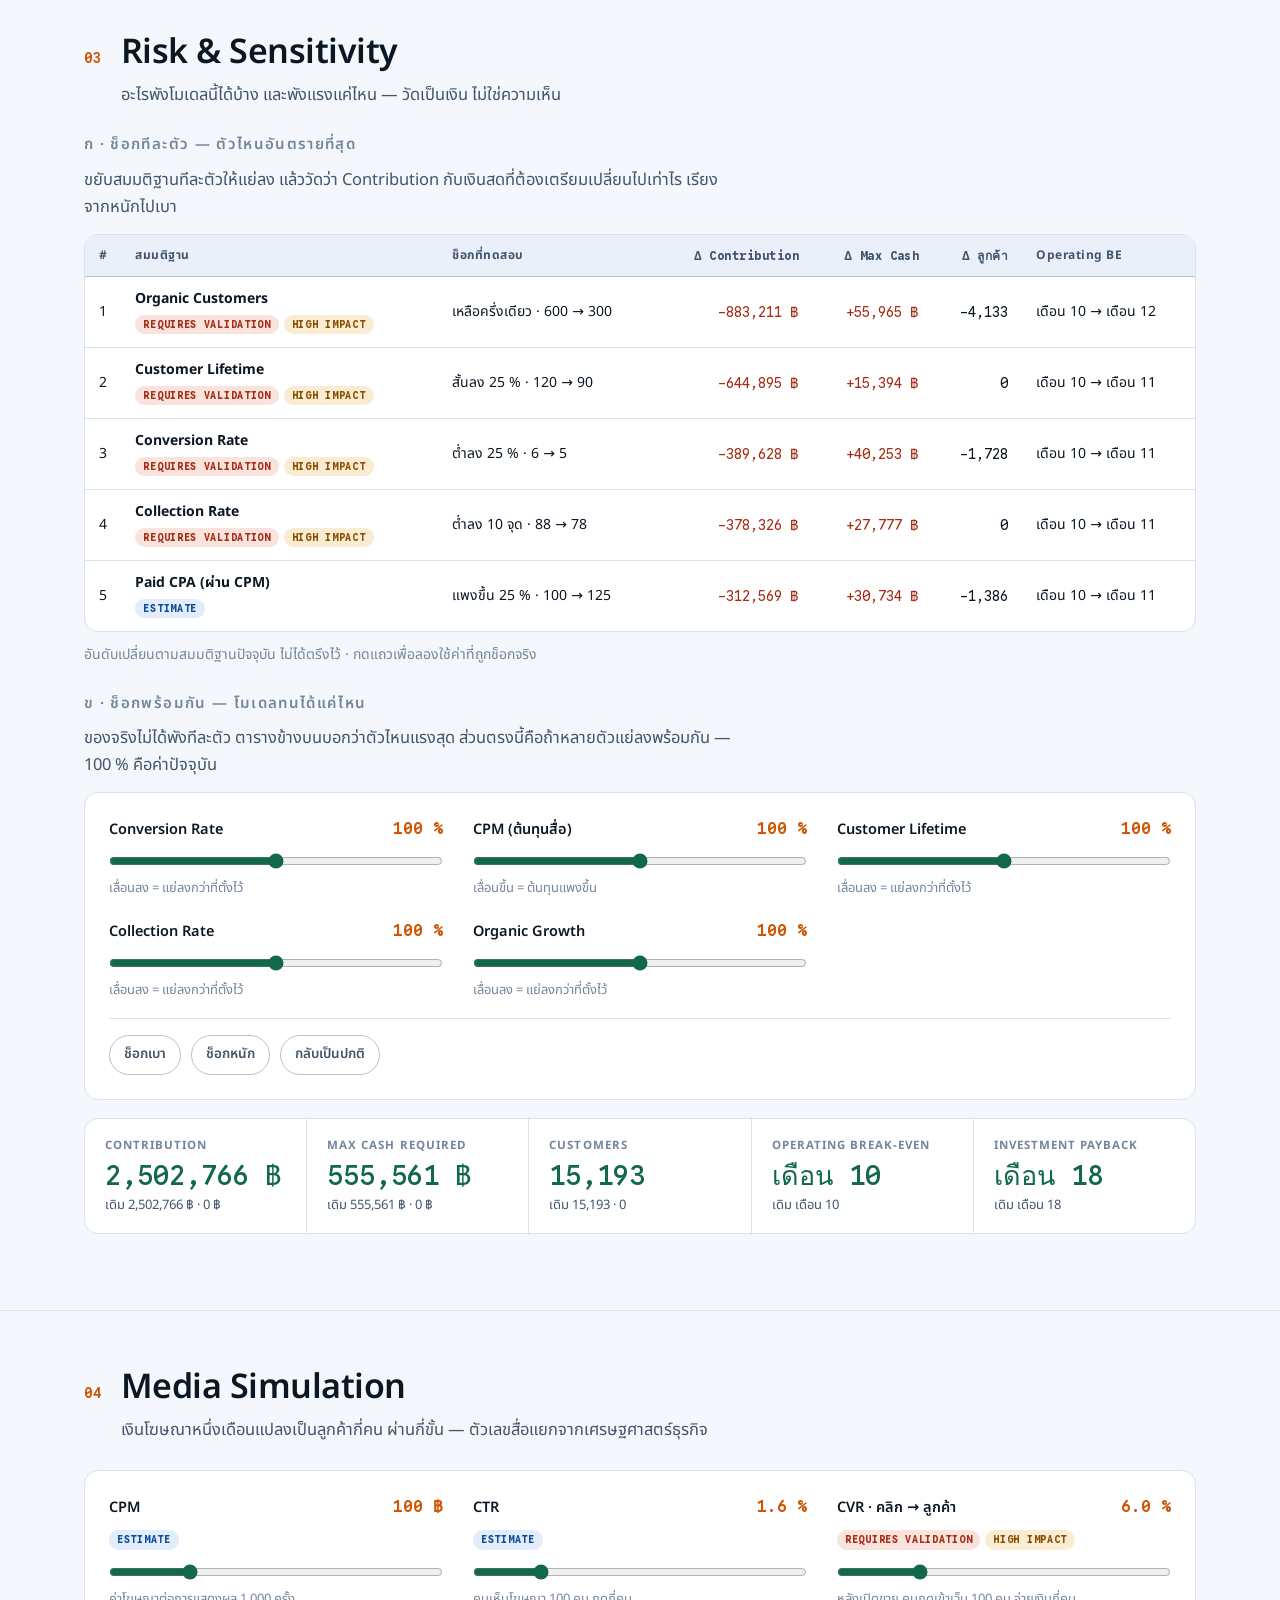
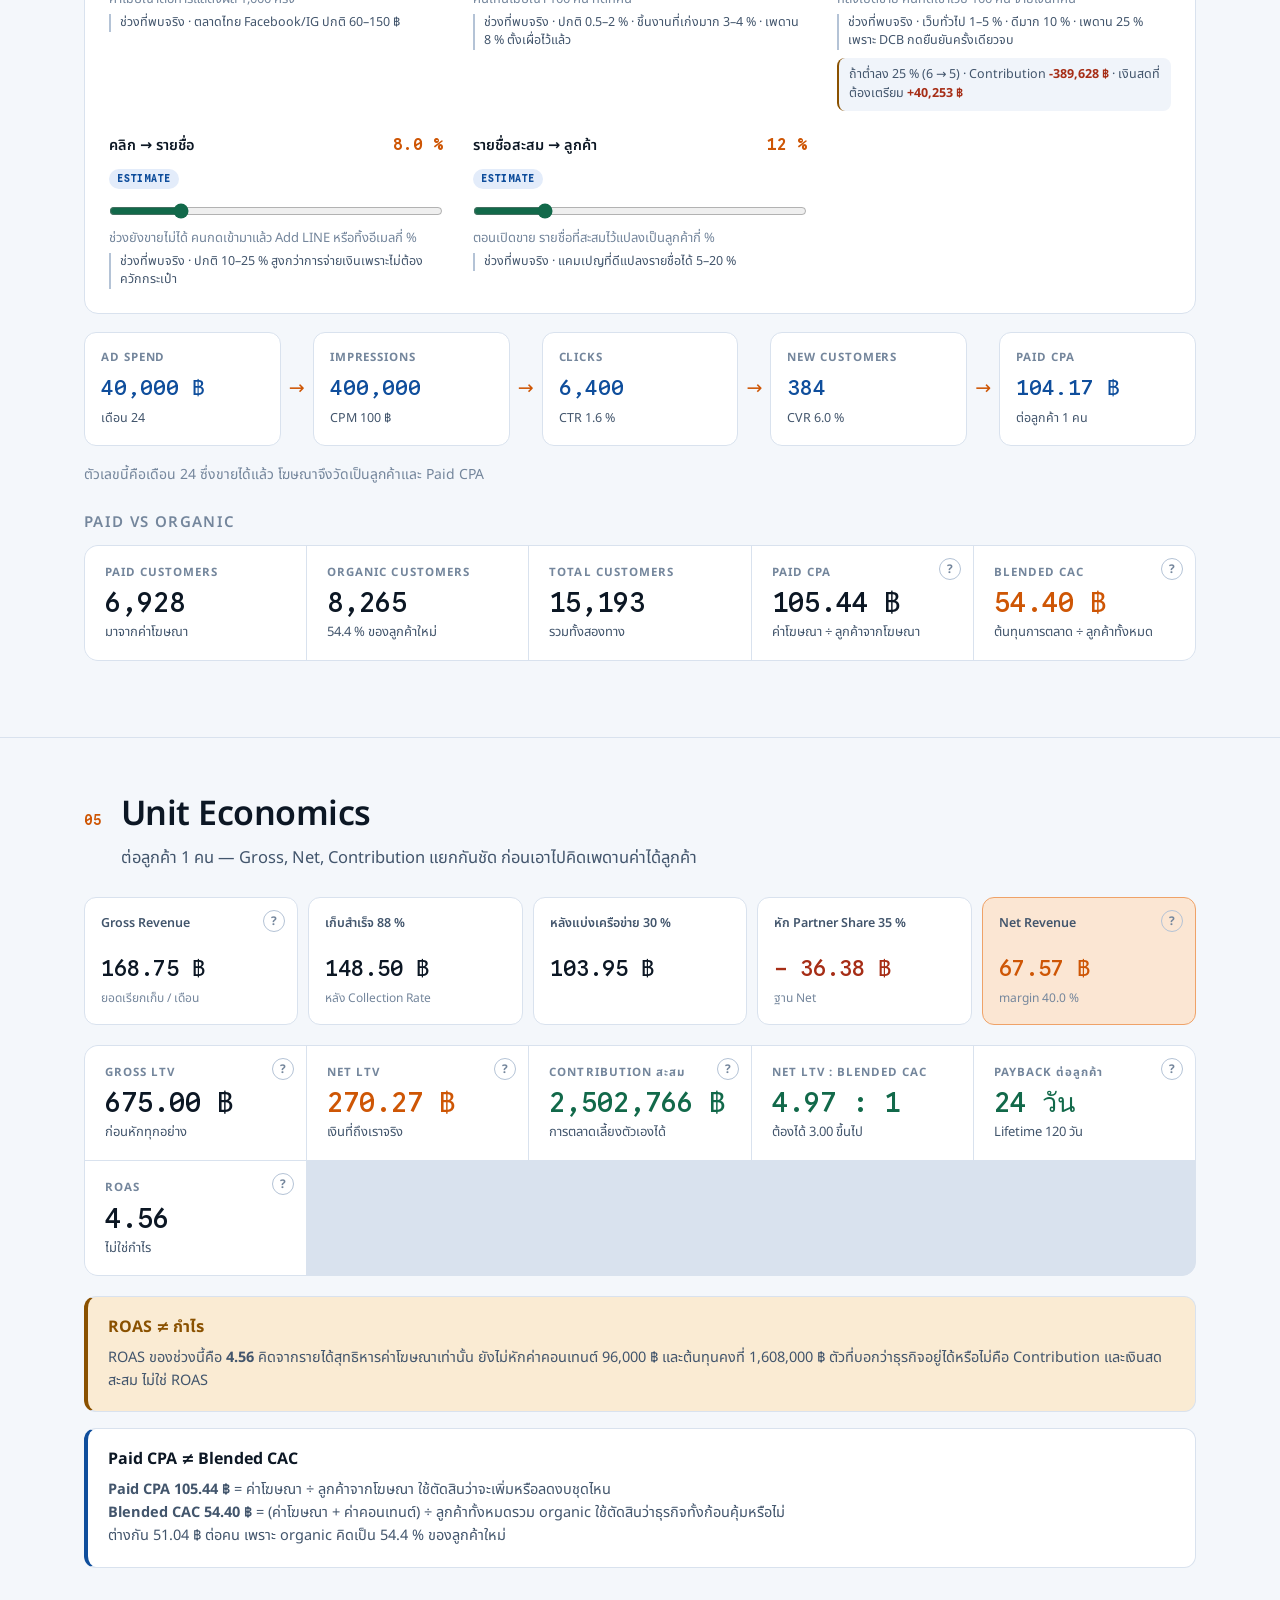
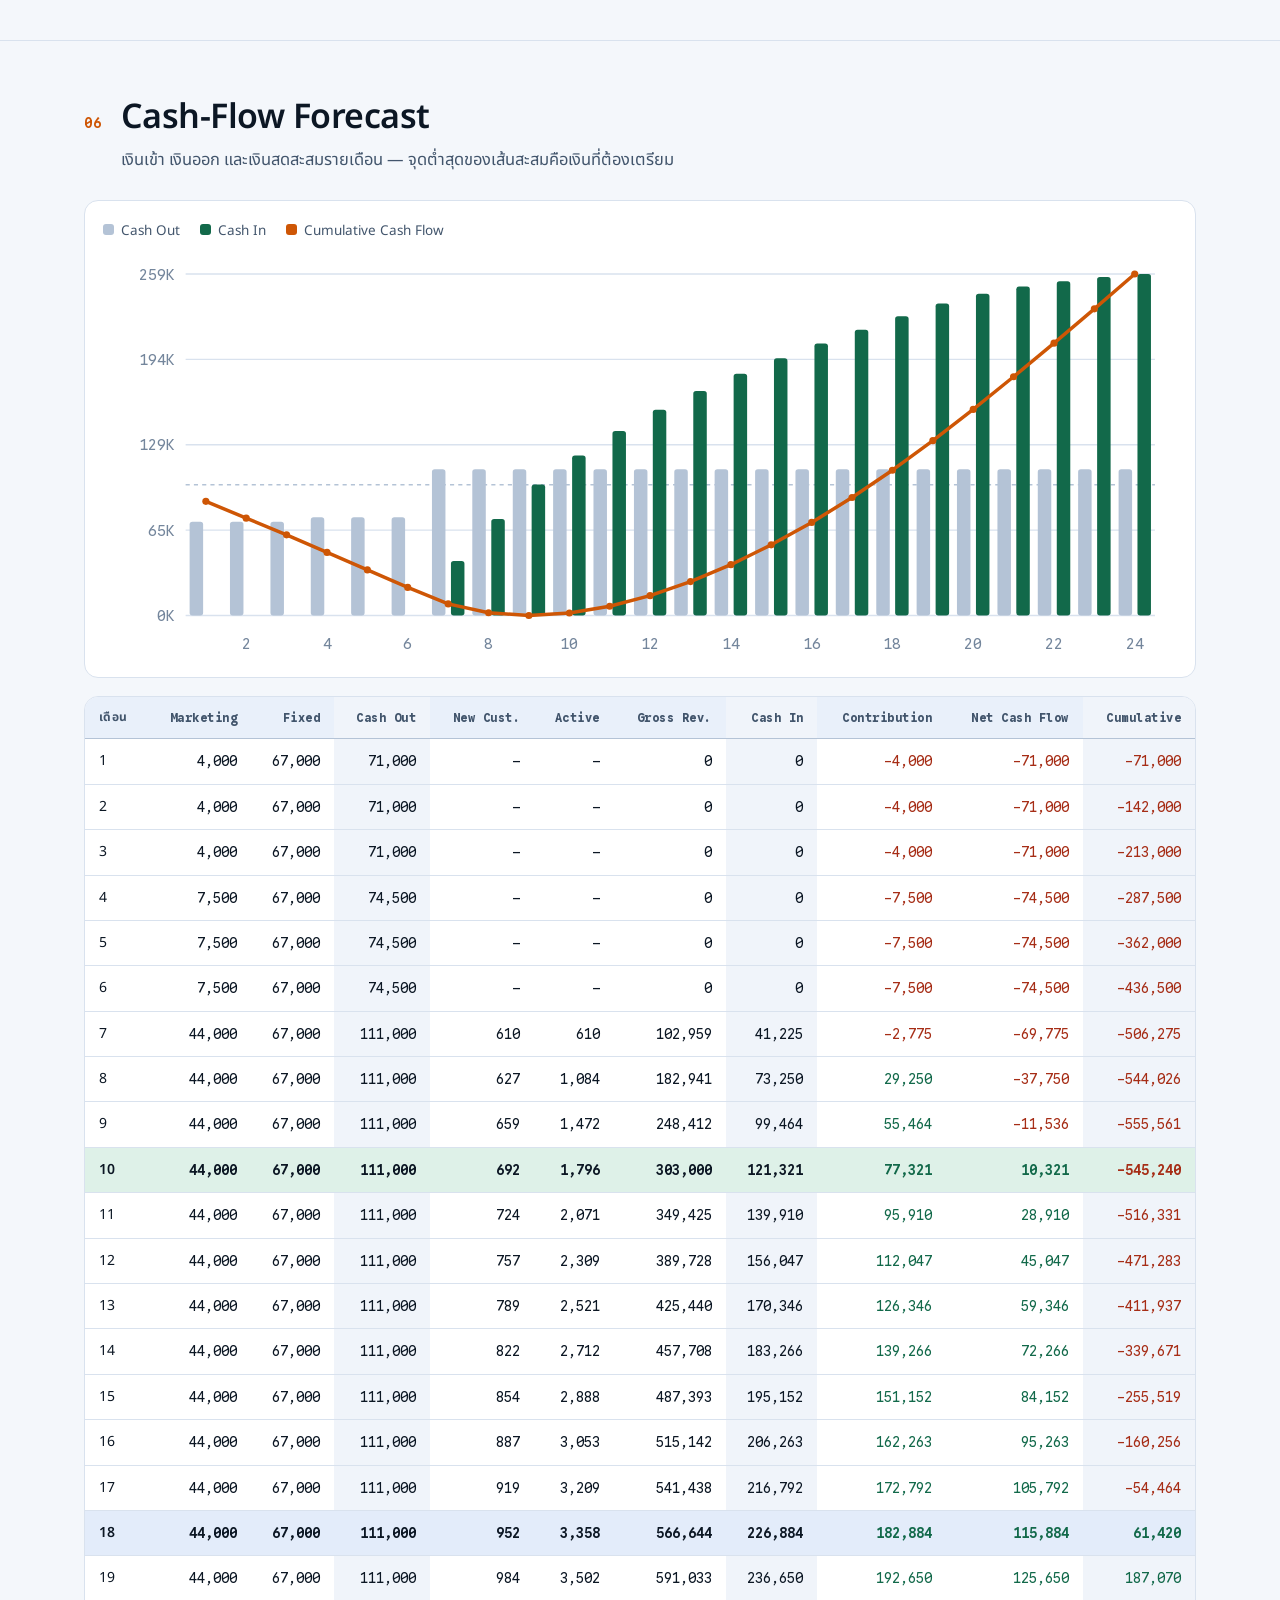
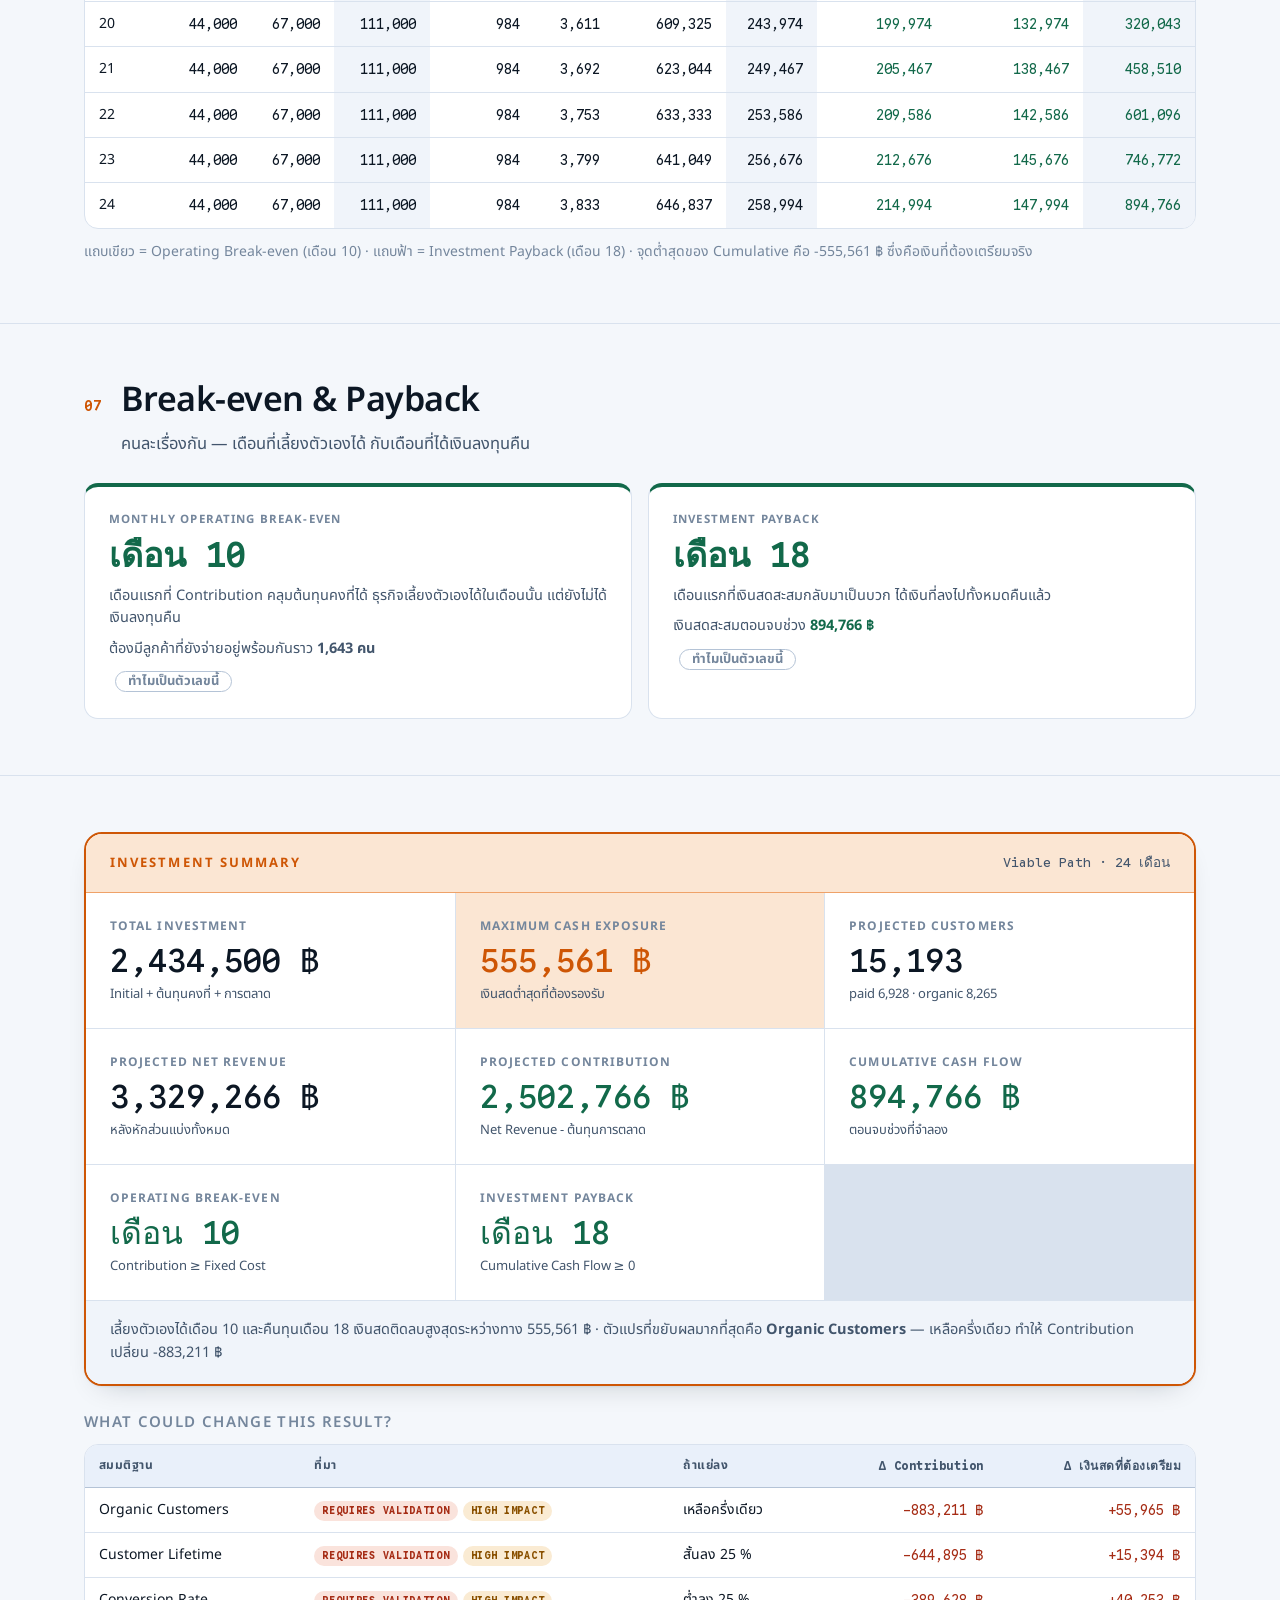
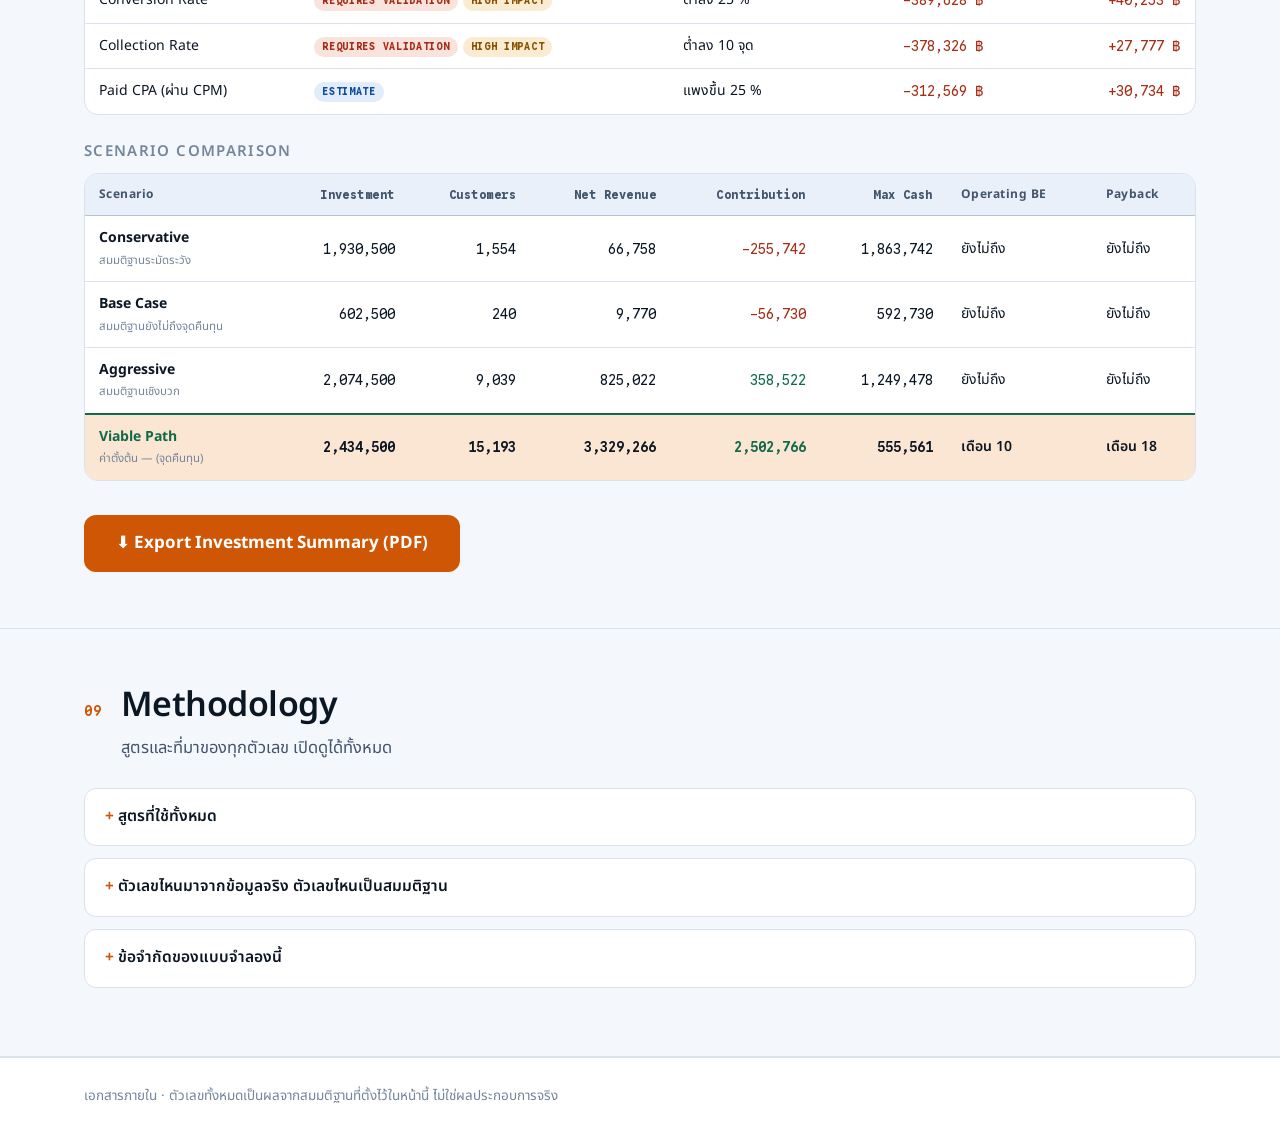
==== commit 807e3c24: "refactor(v2): รวม Biggest Model Risks กับ Stress Test เป็นหัวข้อเดียว ทั้งสองตอบคำถามเดียวกันคือ 'ถ้" ====
--- a/v2/index.html
+++ b/v2/index.html
@@ -17,7 +17,7 @@
     <nav class="steps-nav" aria-label="ขั้นตอน">
       <a href="#step1">01 Investment</a>
       <a href="#step2">02 Assumptions</a>
-      <a href="#risks">03 Risks</a>
+      <a href="#risks">03 Risk</a>
       <a href="#step3">04 Media</a>
       <a href="#step4">05 Unit Economics</a>
       <a href="#forecast">06 Cash Flow</a>
@@ -124,18 +124,20 @@
     <div class="step-head">
       <span class="step-no">03</span>
       <div>
-        <h2>Biggest Model Risks</h2>
-        <p class="lead">ช็อกสมมติฐานทีละตัว แล้ววัดผลเป็นเงิน จัดอันดับด้วยผลกระทบจริง ไม่ใช่ความเห็น</p>
-      </div>
-    </div>
-
+        <h2>Risk &amp; Sensitivity</h2>
+        <p class="lead">อะไรพังโมเดลนี้ได้บ้าง และพังแรงแค่ไหน — วัดเป็นเงิน ไม่ใช่ความเห็น</p>
+      </div>
+    </div>
+
+    <h3 class="sub">ก · ช็อกทีละตัว — ตัวไหนอันตรายที่สุด</h3>
+    <p class="lead" style="margin-bottom:14px">ขยับสมมติฐานทีละตัวให้แย่ลง แล้ววัดว่า Contribution กับเงินสดที่ต้องเตรียมเปลี่ยนไปเท่าไร เรียงจากหนักไปเบา</p>
     <div class="table-wrap">
       <table id="risk-table"></table>
     </div>
     <p class="note-inline">อันดับเปลี่ยนตามสมมติฐานปัจจุบัน ไม่ได้ตรึงไว้ · กดแถวเพื่อลองใช้ค่าที่ถูกช็อกจริง</p>
 
-    <h3 class="sub">Stress Test</h3>
-    <p class="lead" style="margin-bottom:14px">ช็อกหลายตัวพร้อมกัน ดูว่าโมเดลทนได้แค่ไหน — 100 % คือค่าปัจจุบัน</p>
+    <h3 class="sub">ข · ช็อกพร้อมกัน — โมเดลทนได้แค่ไหน</h3>
+    <p class="lead" style="margin-bottom:14px">ของจริงไม่ได้พังทีละตัว ตารางข้างบนบอกว่าตัวไหนแรงสุด ส่วนตรงนี้คือถ้าหลายตัวแย่ลงพร้อมกัน — 100 % คือค่าปัจจุบัน</p>
     <div class="panel">
       <div class="controls" id="controls-stress"></div>
       <div class="stress-actions">
--- a/v2/css/app.css
+++ b/v2/css/app.css
@@ -42,6 +42,7 @@
 
 *{box-sizing:border-box}
 html{scroll-behavior:smooth}
+body{overflow-x:clip}
 body{
   margin:0; background:var(--bg); color:var(--ink);
   font-family:"Google Sans","Google Sans Text","Noto Sans Thai","Noto Sans",system-ui,sans-serif;
@@ -132,7 +133,7 @@
 }
 .sb{display:flex; align-items:center; gap:14px; padding-block:12px; flex-wrap:wrap}
 .sb-label{font-size:12px; letter-spacing:.12em; text-transform:uppercase; font-weight:700; color:var(--ink-faint)}
-.sb-group{display:flex; gap:6px; background:var(--panel); border:1px solid var(--line2); border-radius:999px; padding:4px}
+.sb-group{display:flex; flex-wrap:wrap; gap:6px; max-width:100%; background:var(--panel); border:1px solid var(--line2); border-radius:999px; padding:4px}
 .sc-btn{
   border:none; background:transparent; color:var(--ink-soft); border-radius:999px;
   padding:8px 18px; font:inherit; font-size:14px; font-weight:600; cursor:pointer; white-space:nowrap;
@@ -450,7 +451,11 @@
   right:max(20px, env(safe-area-inset-right,0px));
   bottom:calc(20px + env(safe-area-inset-bottom,0px));
   display:grid; gap:1px; text-align:left; cursor:pointer;
-  padding:14px 20px 13px; min-width:224px;
+  padding:14px 18px 13px;
+  box-sizing:border-box;
+  width:max-content;                       /* พอดีเนื้อหา */
+  min-width:min(224px, calc(100vw - 32px));
+  max-width:calc(100vw - 32px);            /* แต่ห้ามเกินจอเด็ดขาด */
   border:2px solid var(--line2); border-radius:18px 18px 6px 18px;
   background:var(--panel); color:var(--ink); box-shadow:var(--shadow);
   font:inherit; transition:transform .18s ease, border-color .2s ease, background .2s ease;
@@ -464,26 +469,34 @@
 .fab:hover{transform:translateY(-3px)}
 .fab:focus-visible{outline:3px solid var(--blue); outline-offset:3px}
 .fab-label{
-  font-size:11px; letter-spacing:.1em; text-transform:uppercase;
+  font-size:11px; letter-spacing:.08em; text-transform:uppercase;
   color:var(--ink-faint); font-weight:700;
+  overflow:hidden; text-overflow:ellipsis; white-space:nowrap;
 }
 .fab-value{
   font-family:"Google Sans Code",monospace; font-variant-numeric:tabular-nums;
-  font-size:26px; font-weight:600; line-height:1.15; margin-top:4px;
+  font-size:clamp(19px, 5.2vw, 26px); font-weight:600; line-height:1.15; margin-top:4px;
+  min-width:0; overflow-wrap:anywhere;
 }
 .fab-delta{
   font-family:"Google Sans Code",monospace; font-variant-numeric:tabular-nums;
   font-size:13px; font-weight:600; min-height:1.2em; opacity:0; transition:opacity .2s ease;
+  white-space:nowrap; overflow:hidden; text-overflow:ellipsis;
 }
 .fab-delta.show{opacity:1}
 .fab-row{
-  display:flex; justify-content:space-between; align-items:baseline; gap:12px;
+  display:flex; justify-content:space-between; align-items:baseline; gap:10px;
   margin-top:8px; padding-top:8px; border-top:1px solid var(--line2);
-}
-.fab-row-label{font-size:11px; letter-spacing:.1em; text-transform:uppercase; color:var(--ink-faint); font-weight:700}
+  min-width:0;
+}
+.fab-row-label{
+  font-size:11px; letter-spacing:.08em; text-transform:uppercase;
+  color:var(--ink-faint); font-weight:700;
+  flex:1 1 auto; min-width:0; overflow:hidden; text-overflow:ellipsis; white-space:nowrap;
+}
 .fab-row-value{
   font-family:"Google Sans Code",monospace; font-variant-numeric:tabular-nums;
-  font-size:15px; font-weight:700; white-space:nowrap;
+  font-size:15px; font-weight:700; white-space:nowrap; flex:0 0 auto;
 }
 .fab-row-value.reached{color:var(--green)}
 .fab-row-value.missed{color:var(--amber)}
@@ -509,12 +522,12 @@
 .investment-summary.is-focus{box-shadow:0 0 0 5px var(--orange-soft), 0 0 0 7px var(--orange)}
 .investment-summary:focus{outline:none}
 
-@media (max-width:640px){
+@media (max-width:900px){
   .fab{
     left:max(16px, env(safe-area-inset-left,0px));
     right:max(16px, env(safe-area-inset-right,0px));
     bottom:calc(14px + env(safe-area-inset-bottom,0px));
-    min-width:0; padding:12px 16px;
+    width:auto; min-width:0; max-width:none; padding:12px 16px;
   }
   .fab::after{display:none}
   .fab-value{font-size:23px}
@@ -579,8 +592,11 @@
   .panel{padding:18px}
   .cta{width:100%; text-align:center}
   .scenario-bar{position:static}
+  .sb{gap:10px}
+  .sb-group{width:100%; border-radius:16px}
+  .sc-btn{flex:1 1 calc(50% - 6px); text-align:center; padding:10px 8px; font-size:13.5px}
   .sb-hint{display:none}
-  .sb-reset{margin-left:0}
+  .sb-reset{margin-left:0; width:100%}
   .step-head{scroll-margin-top:20px}
   dialog.modal{width:100%; max-width:none; margin:auto auto 0; border-radius:18px 18px 0 0; max-height:88vh}
 }
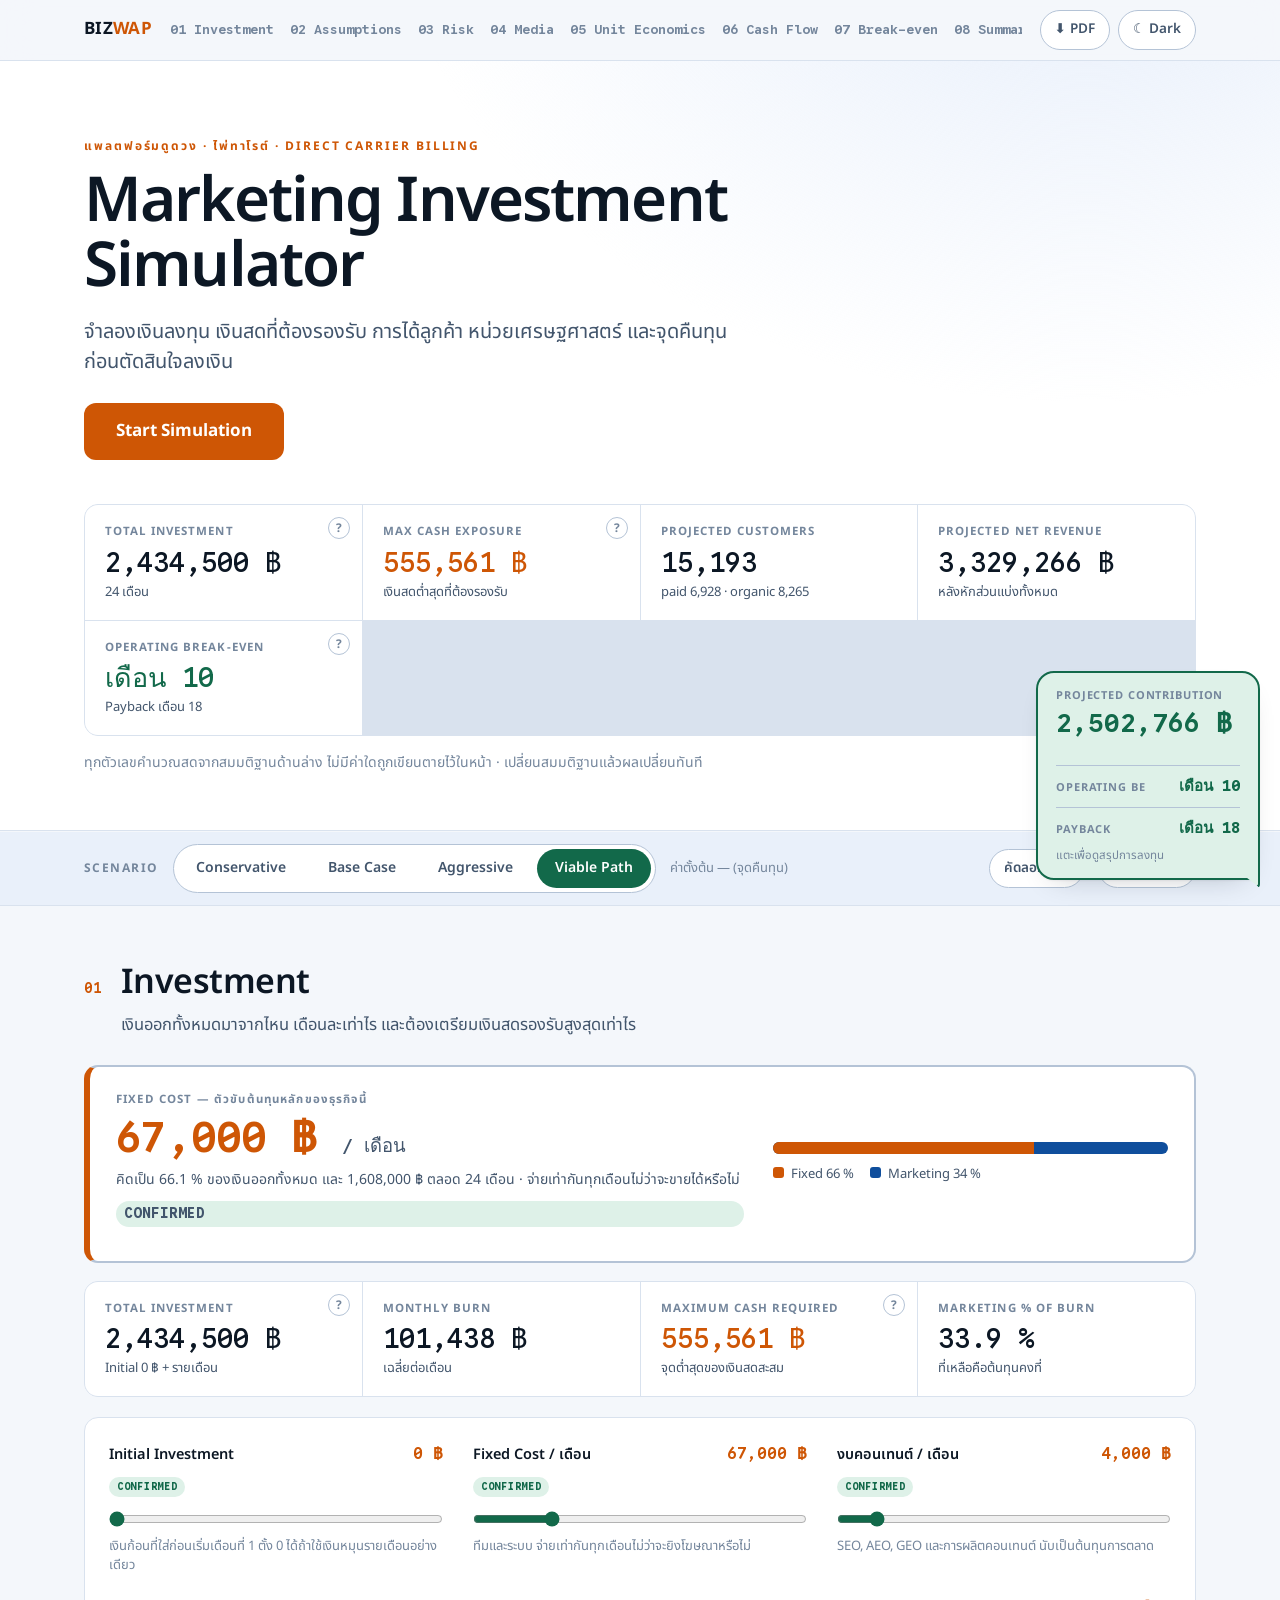
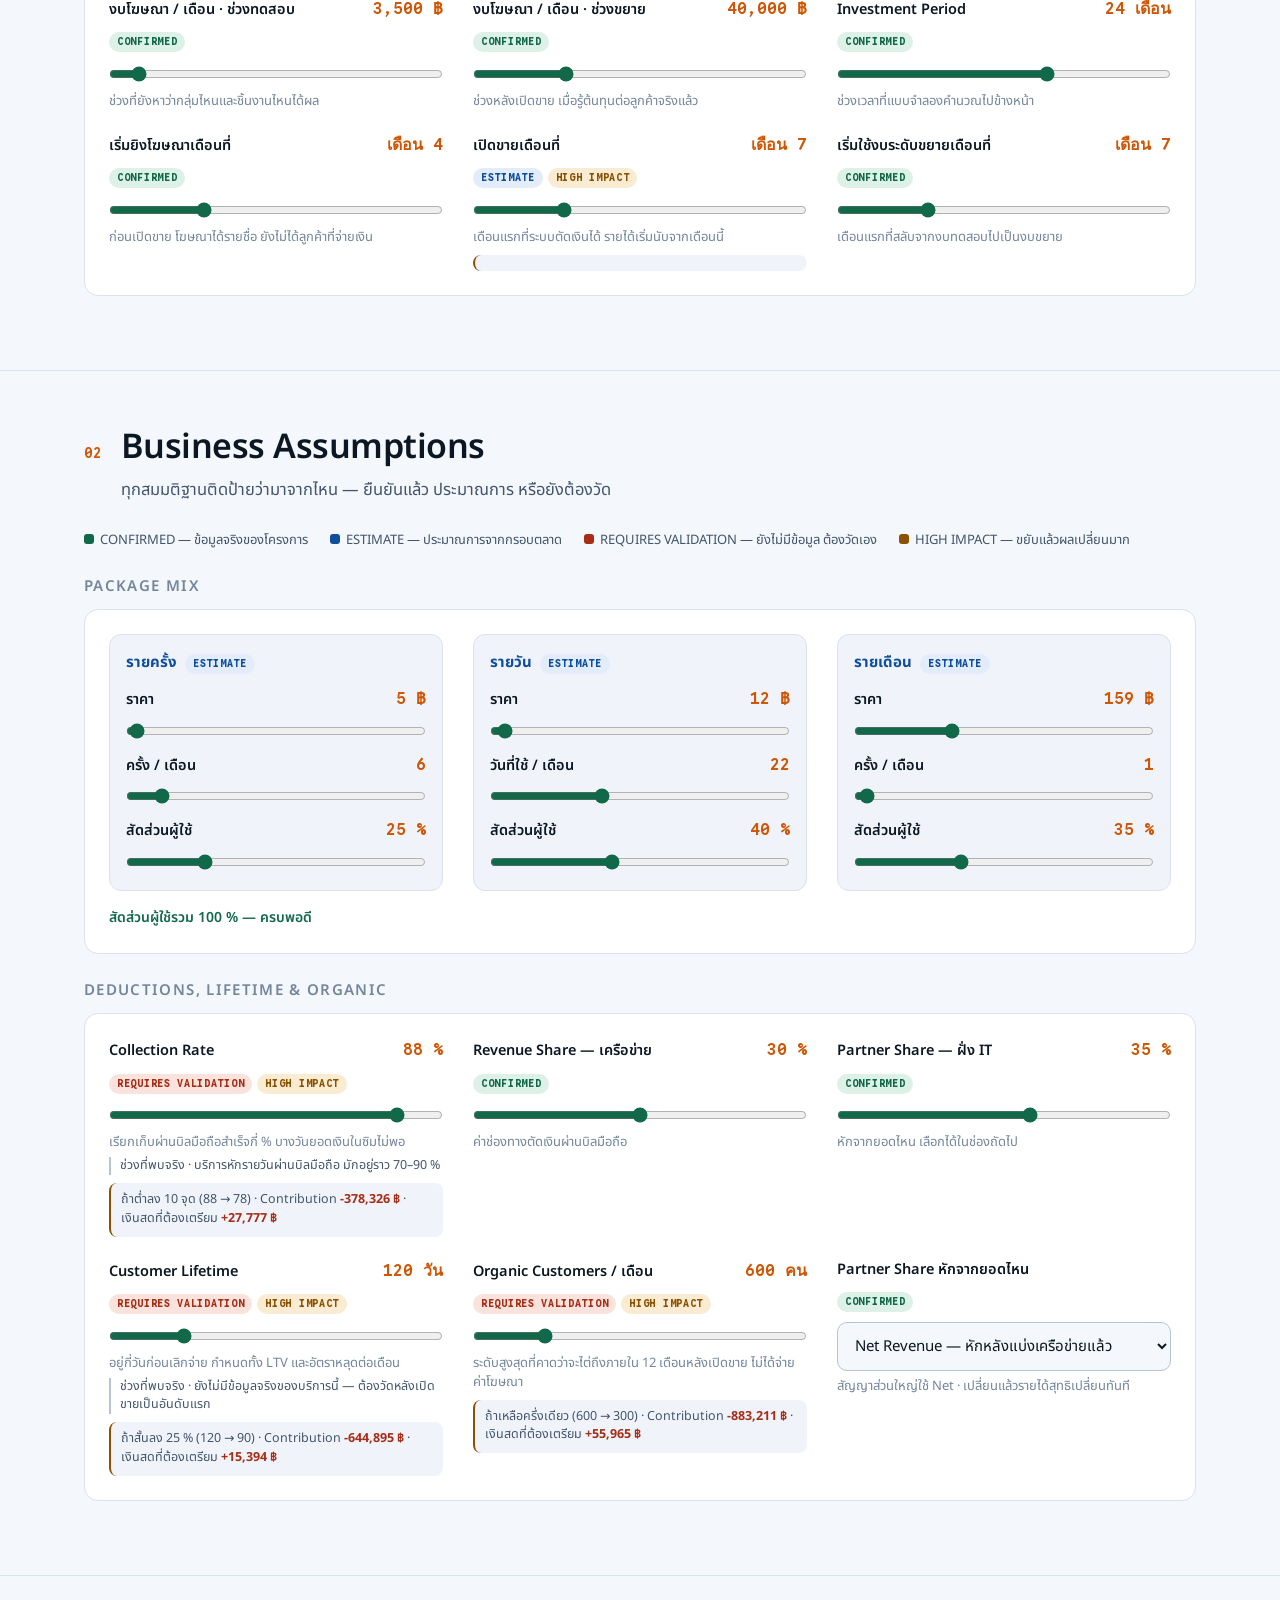
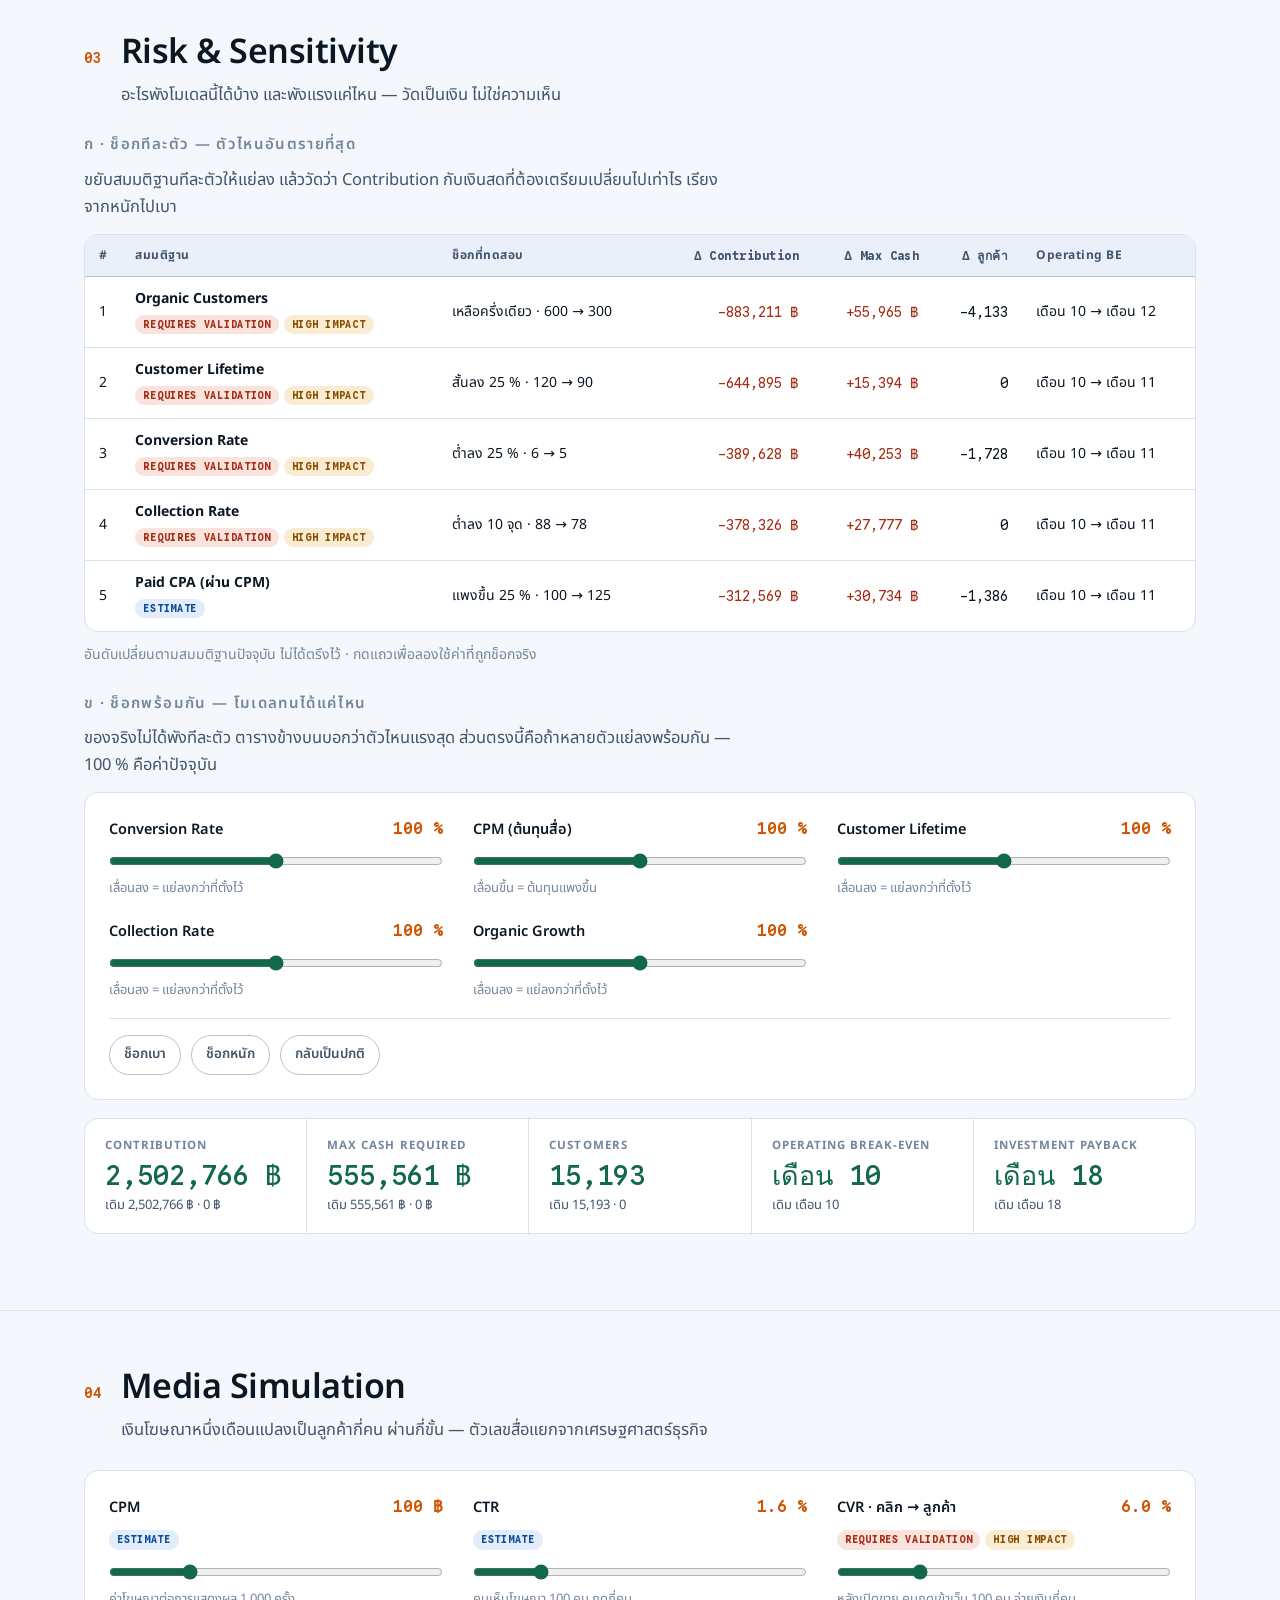
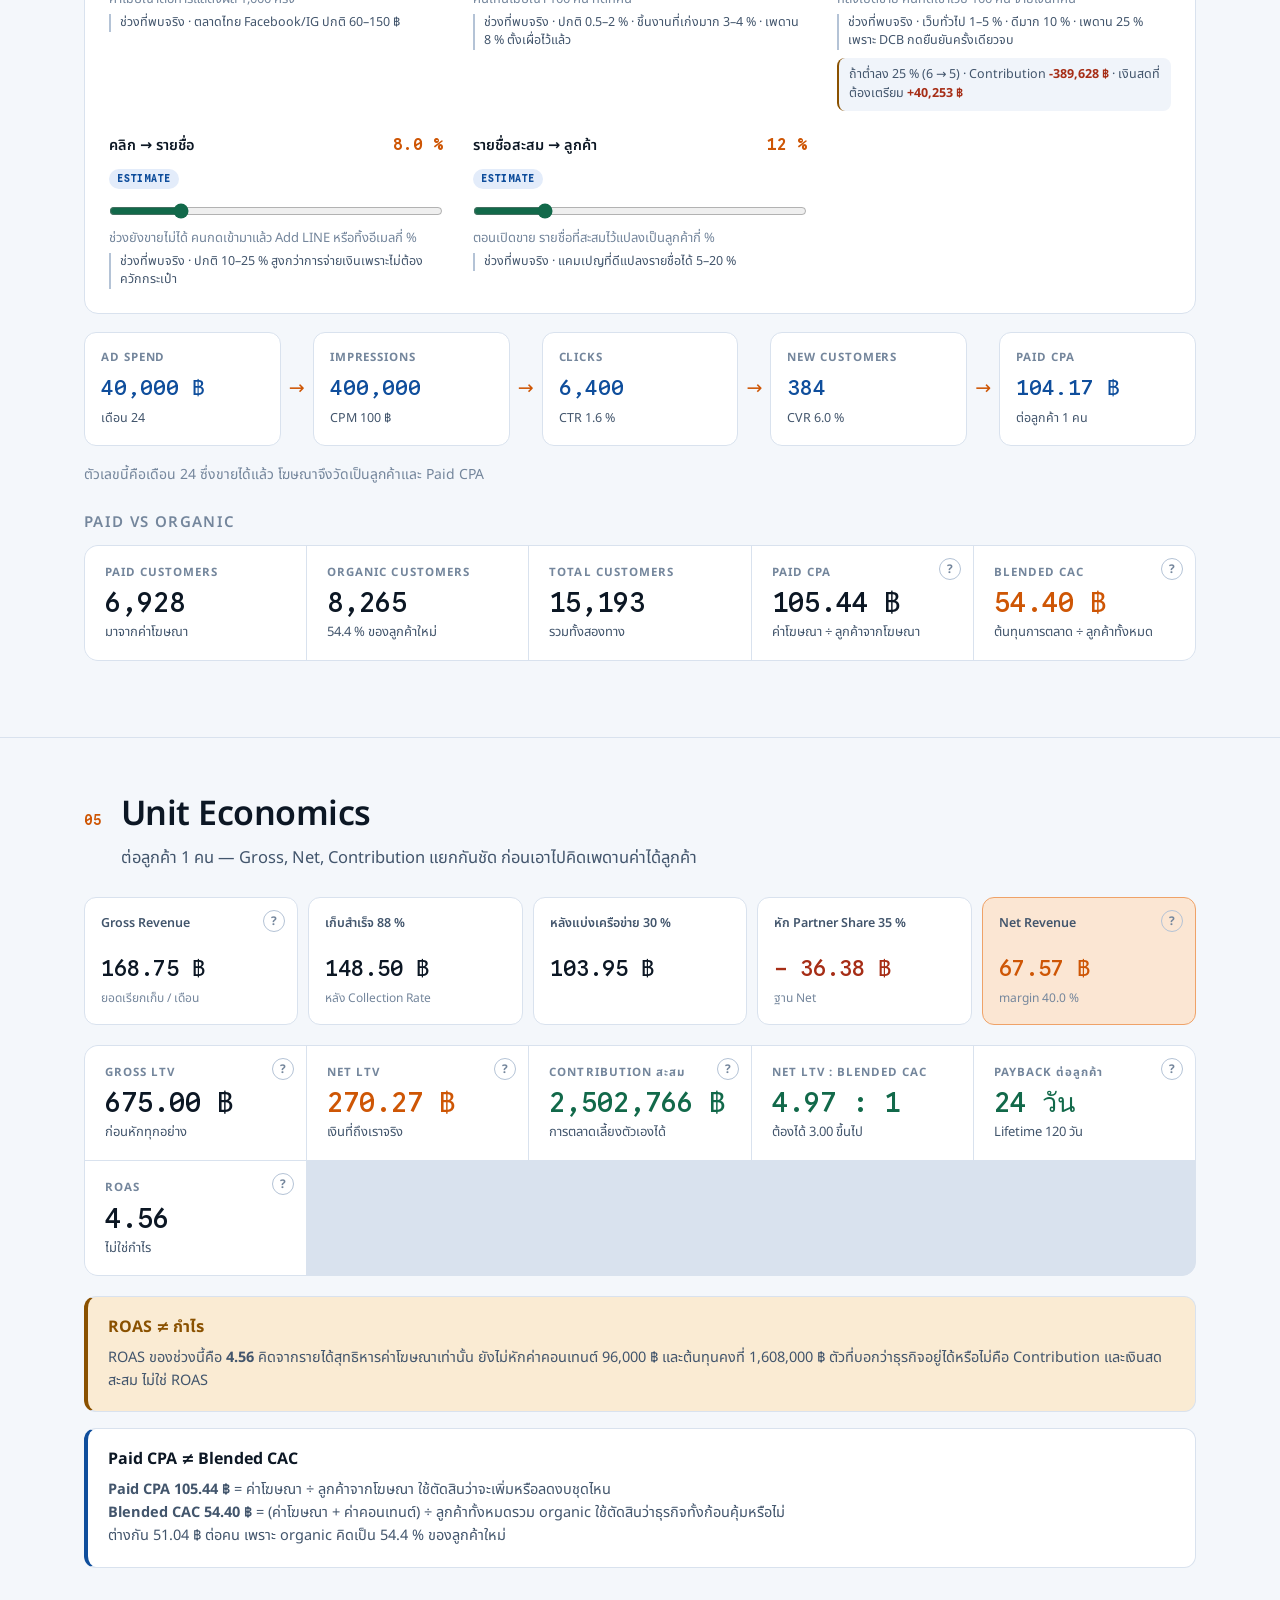
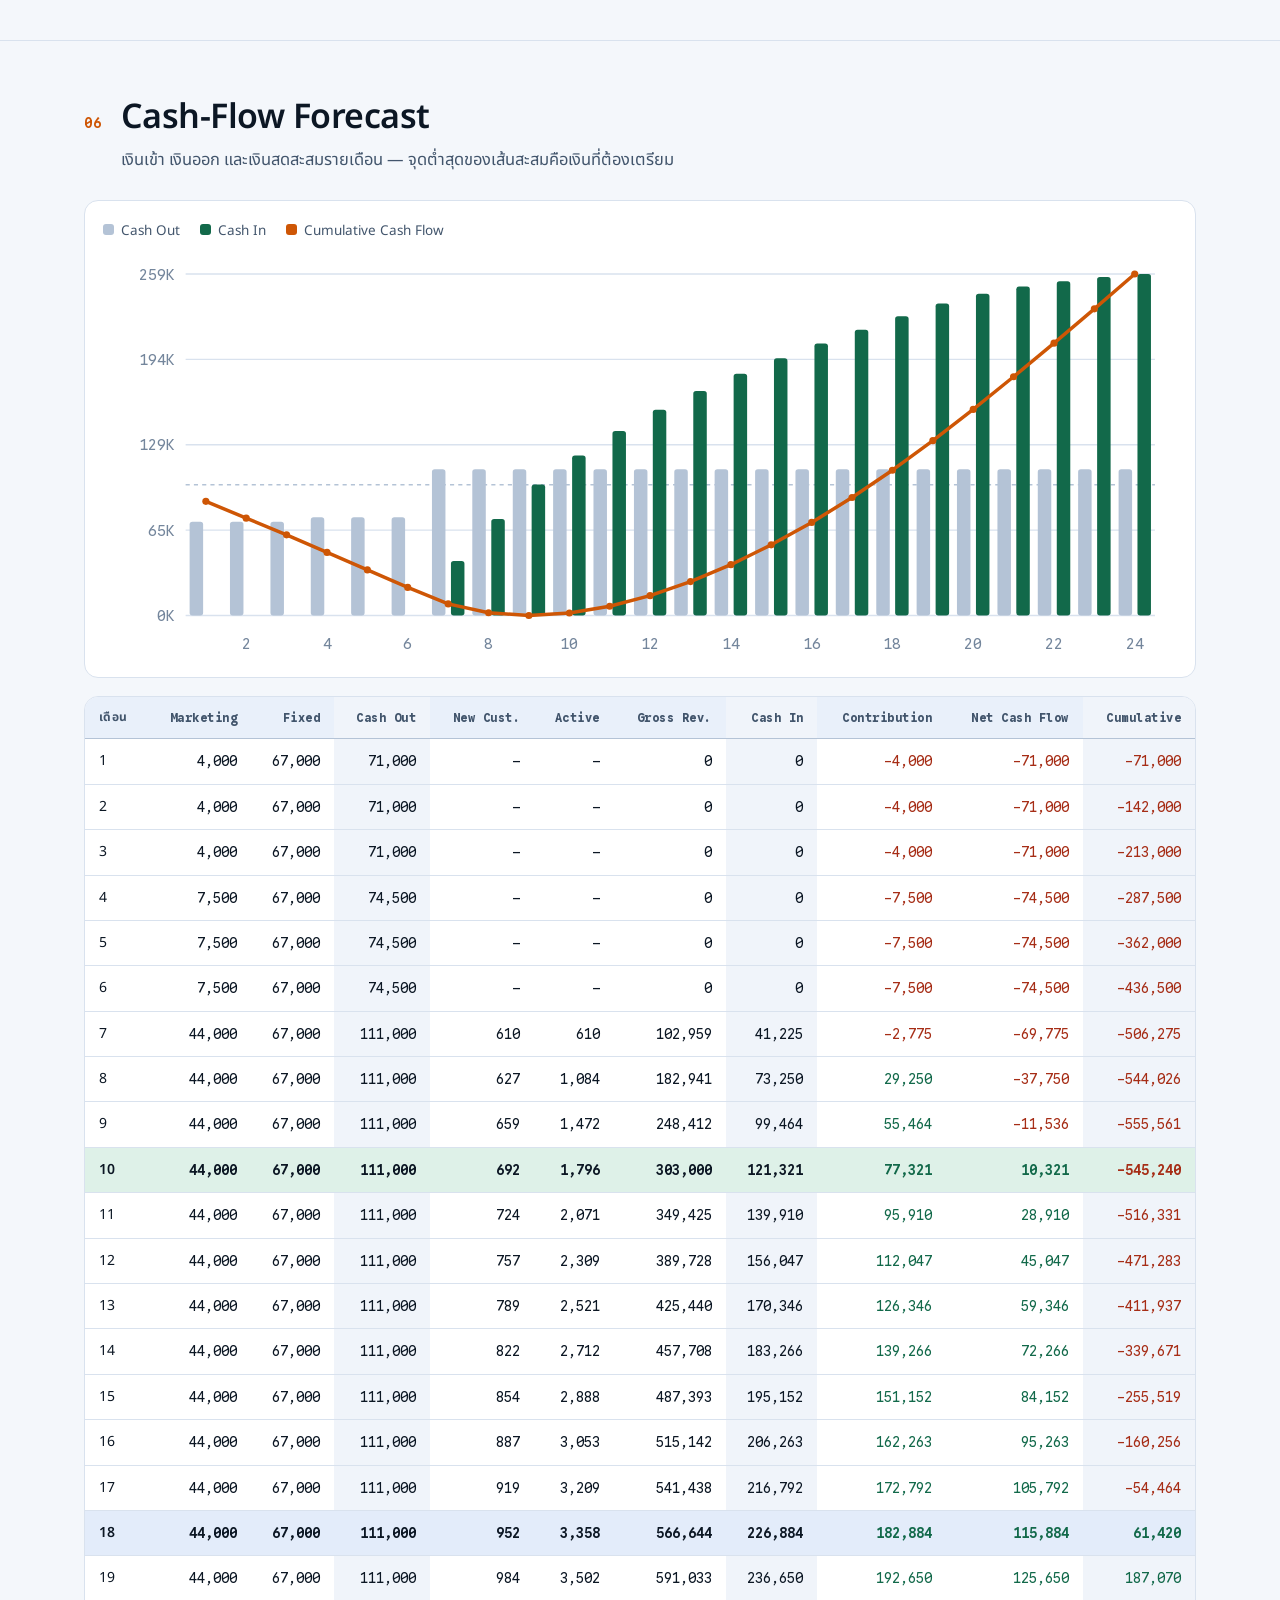
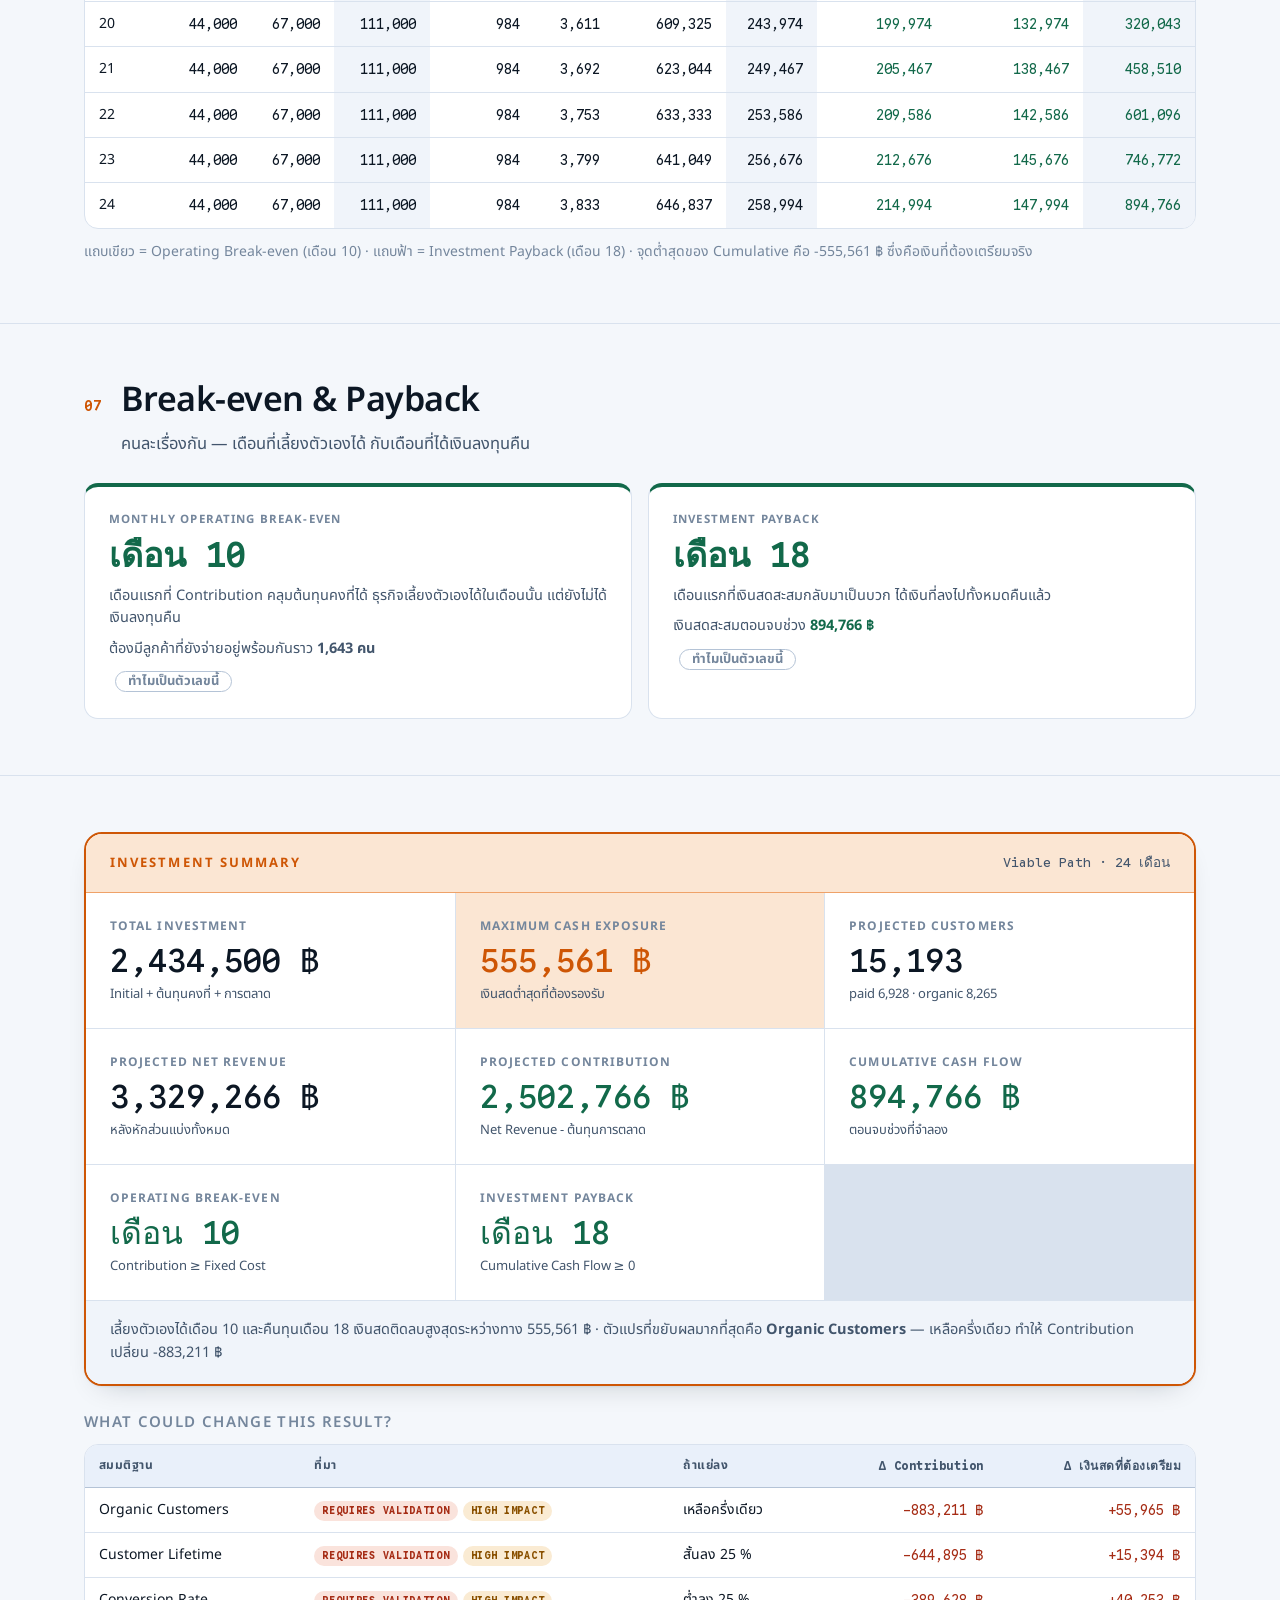
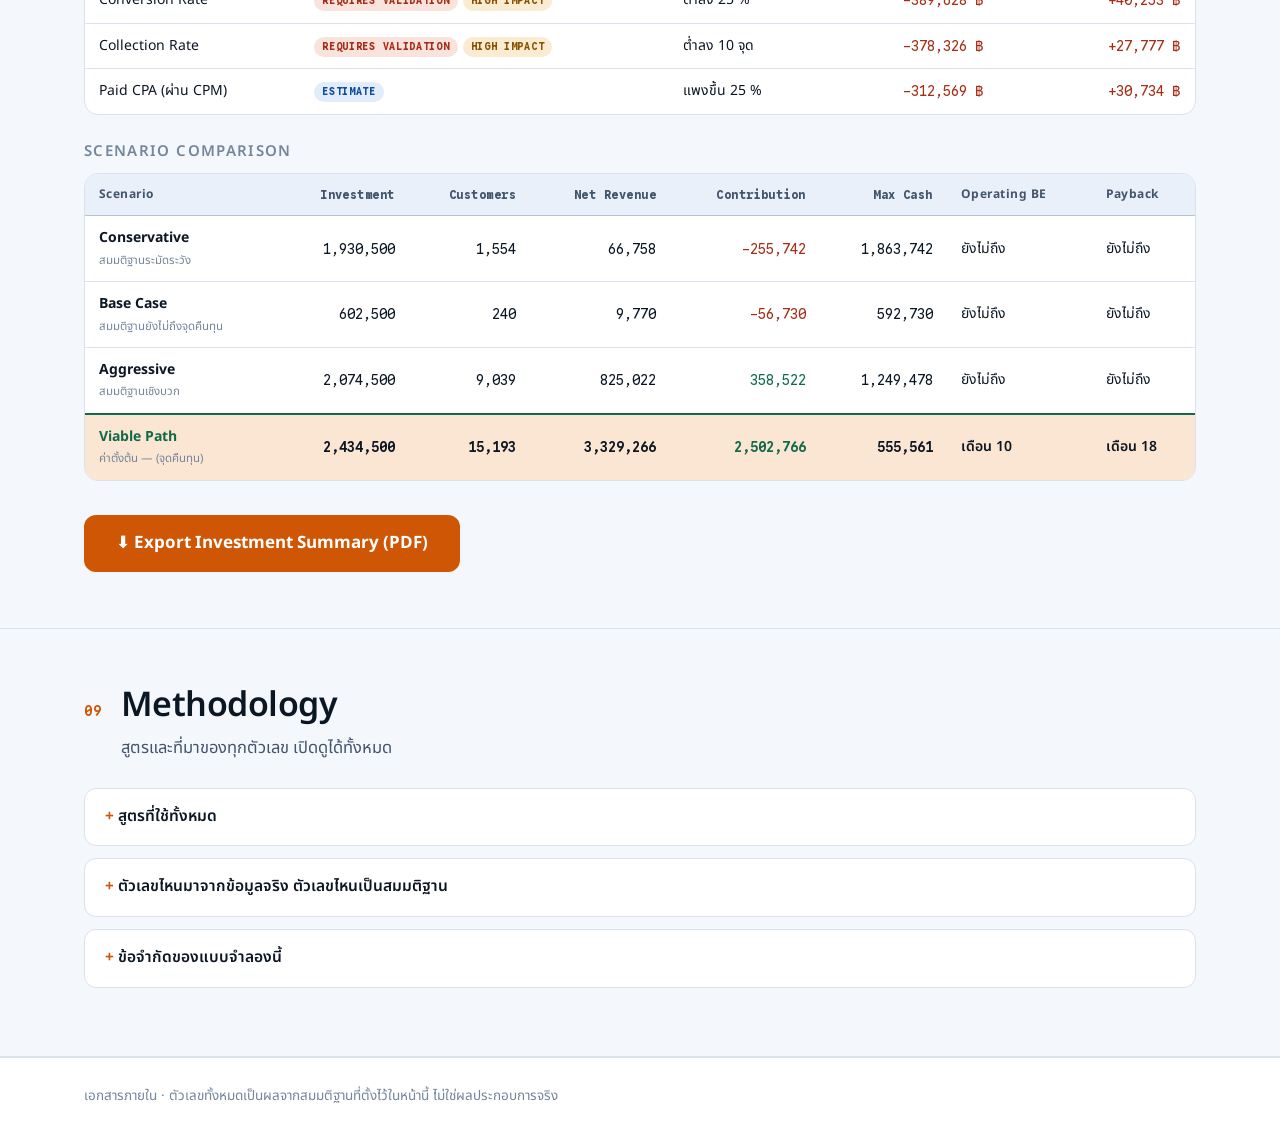
==== commit 648c0e15: "feat(v2): แชร์ชุดสมมติฐานผ่านลิงก์ + ซ่อม print ให้ครบทุกองค์ประกอบ แชร์ผ่าน URL - เก็บทั้งชุดไว้ใน " ====
--- a/v2/index.html
+++ b/v2/index.html
@@ -63,6 +63,7 @@
       <button class="sc-btn sc-viable is-active" data-scenario="viable" type="button">Viable Path</button>
     </div>
     <span class="sb-hint" id="sb-note"></span>
+    <button class="ghost-btn sb-copy" id="copy-link" type="button">คัดลอกลิงก์</button>
     <button class="ghost-btn sb-reset" id="reset-btn" type="button">คืนค่าตั้งต้น</button>
   </div>
 </div>
--- a/v2/css/app.css
+++ b/v2/css/app.css
@@ -152,6 +152,8 @@
 tr.is-target td:first-child b{color:var(--green)}
 .sc-note{display:block; font-size:11.5px; color:var(--ink-faint); font-weight:400; margin-top:2px; white-space:normal; max-width:26ch}
 .sb-reset{margin-left:auto}
+.sb-copy{margin-left:auto}
+.sb-copy + .sb-reset{margin-left:0}
 
 /* ---------- step section ---------- */
 .step{border-bottom:1px solid var(--line)}
@@ -618,7 +620,8 @@
   @page{margin:13mm}
   html,body{background:#fff}
   body{font-size:10.5pt; line-height:1.5}
-  .topbar,.scenario-bar,.sticky-summary,.no-print,.ghost-btn,.cta,.why,.ctrl-help,.ctrl-typical,.ctrl-sens,.stress-actions,.fab,footer{display:none !important}
+  .topbar,.scenario-bar,.sticky-summary,.no-print,.ghost-btn,.cta,.why,
+  .ctrl-help,.ctrl-typical,.stress-actions,.fab,footer,.conf-legend{display:none !important}
   input[type=range],select{display:none !important}
   .ctrl-top{margin:0}
   .panel{padding:10pt; break-inside:avoid}
@@ -643,4 +646,59 @@
   .investment-summary{border-width:1.5pt; break-before:page}
   .is-cell strong{font-size:18pt}
   .methodology{display:none}
-}
+
+  /* ---- องค์ประกอบที่เพิ่มมาทีหลัง ---- */
+  .fixed-hero{
+    grid-template-columns:1.6fr 1fr; gap:12pt; padding:10pt 12pt;
+    border-width:1pt; border-left-width:3pt; break-inside:avoid;
+  }
+  .fh-main strong{font-size:22pt}
+  .fh-main span{font-size:9pt; margin-bottom:6pt}
+  .fh-bar{height:8pt}
+  .fh-legend{font-size:8.5pt; margin-top:5pt}
+
+  .grid-4{grid-template-columns:repeat(4,1fr); break-inside:avoid}
+  .kpi{padding:8pt 10pt}
+  .kpi small{font-size:7.5pt}
+  .kpi span{font-size:8pt}
+  .metric strong,.kpi strong{font-size:14pt}
+
+  /* ป้ายความเชื่อมั่นต้องอยู่ใน PDF — เป็นสาระ ไม่ใช่ของประดับ */
+  .badge{
+    border:0.5pt solid currentColor; background:none !important;
+    font-size:7pt; padding:1pt 4pt; margin-right:3pt;
+  }
+  .ctrl-badges{margin-bottom:3pt; min-height:0}
+  .ctrl-sens{
+    display:block !important; margin-top:4pt; padding:4pt 6pt;
+    font-size:8pt; border-left-width:1.5pt; background:var(--panel3);
+    break-inside:avoid;
+  }
+
+  /* ตารางความเสี่ยงและผล stress ต้องติดไปด้วย */
+  #risk-table{font-size:8pt}
+  #risk-table td:nth-child(2){min-width:0}
+  #risk-table td:nth-child(3){min-width:0}
+  #stress-result{break-inside:avoid}
+
+  .be-grid{grid-template-columns:repeat(2,1fr); gap:10pt; break-inside:avoid}
+  .be-card{padding:10pt; border-top-width:2pt}
+  .be-card strong{font-size:20pt; margin:4pt 0 6pt}
+  .be-card p{font-size:8.5pt; margin-bottom:4pt}
+
+  .waterfall{grid-template-columns:repeat(5,1fr); gap:6pt}
+  .wf{padding:8pt}
+  .wf small{min-height:0; font-size:8pt}
+  .wf strong{font-size:13pt}
+  .funnel{gap:5pt}
+  .fstep{padding:8pt; min-width:0}
+  .fstep strong{font-size:13pt}
+  .farrow{font-size:11pt}
+
+  .callout{padding:8pt 10pt; break-inside:avoid}
+  .callout b{font-size:10.5pt}
+  .callout p{font-size:9pt}
+  .chart-card{padding:8pt; break-inside:avoid}
+  .sub{font-size:10pt; margin:10pt 0 5pt}
+  .is-foot{font-size:9pt; padding:10pt 12pt}
+}
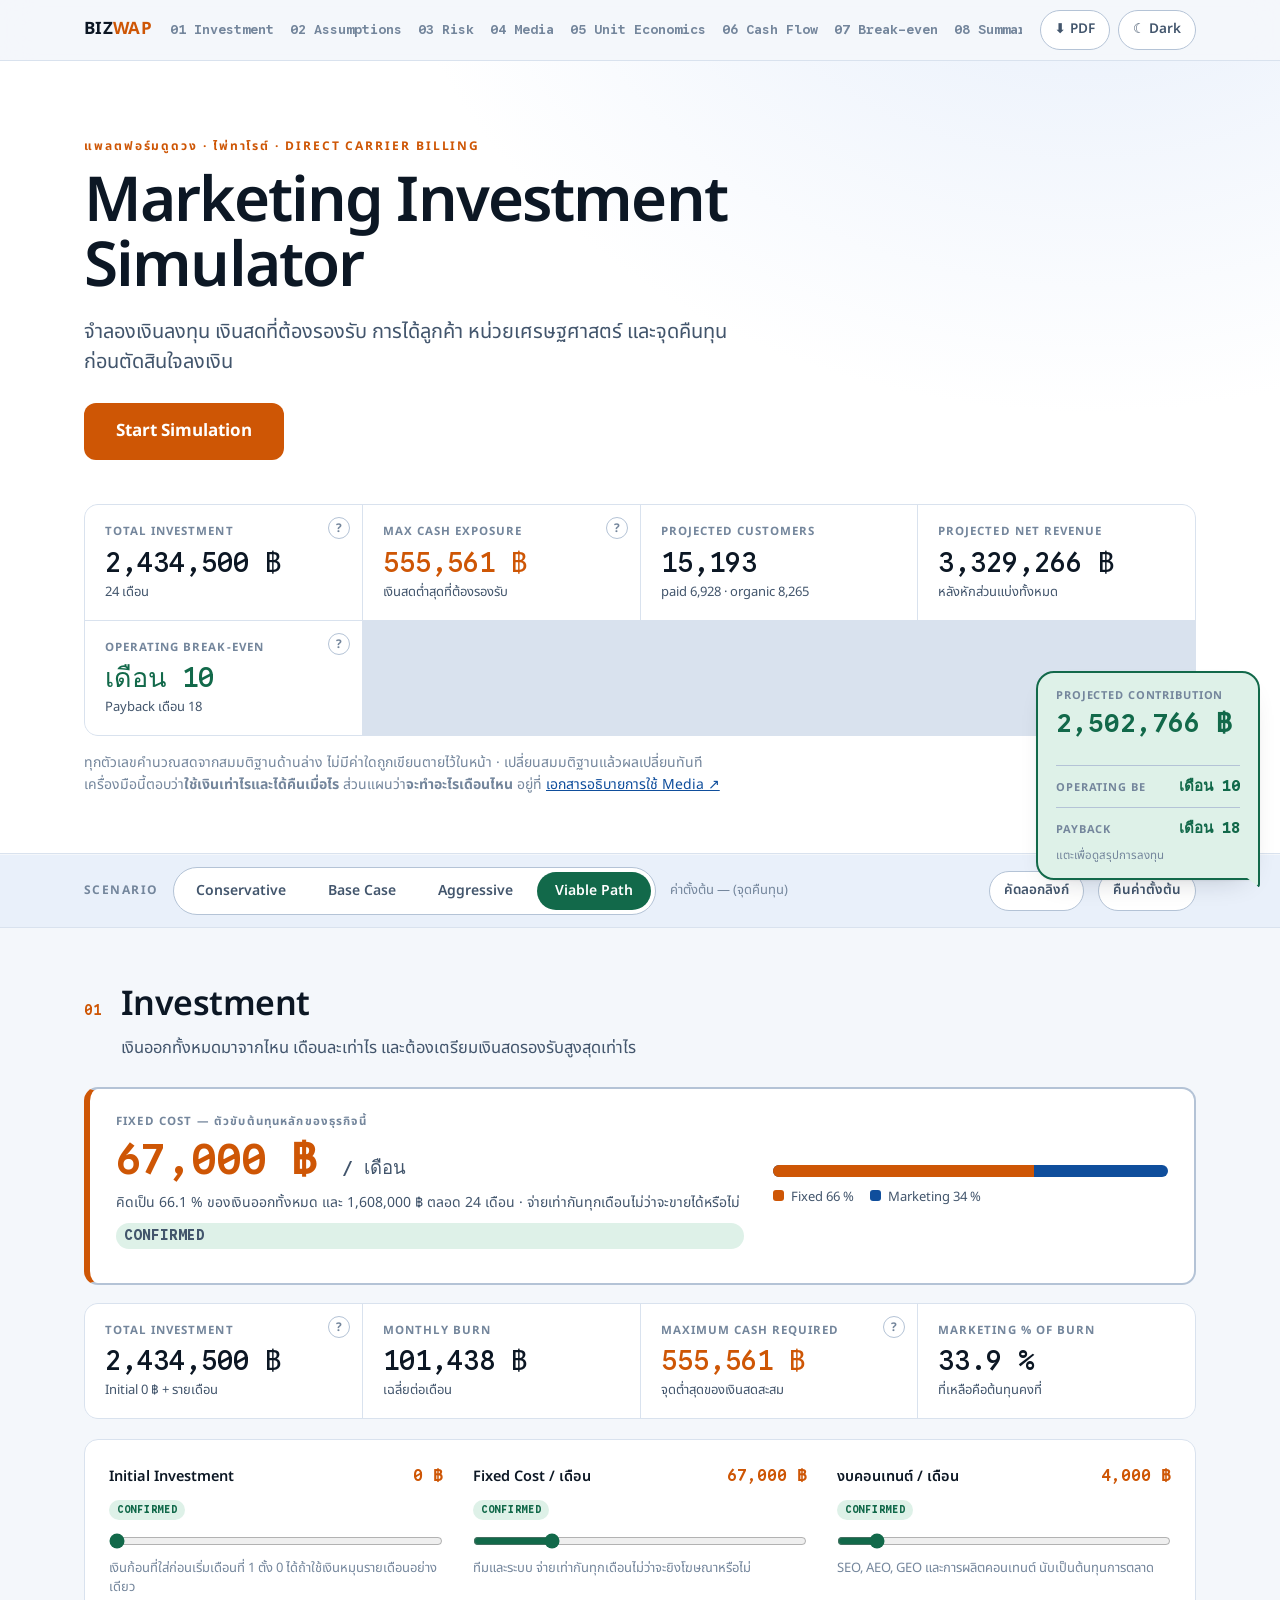
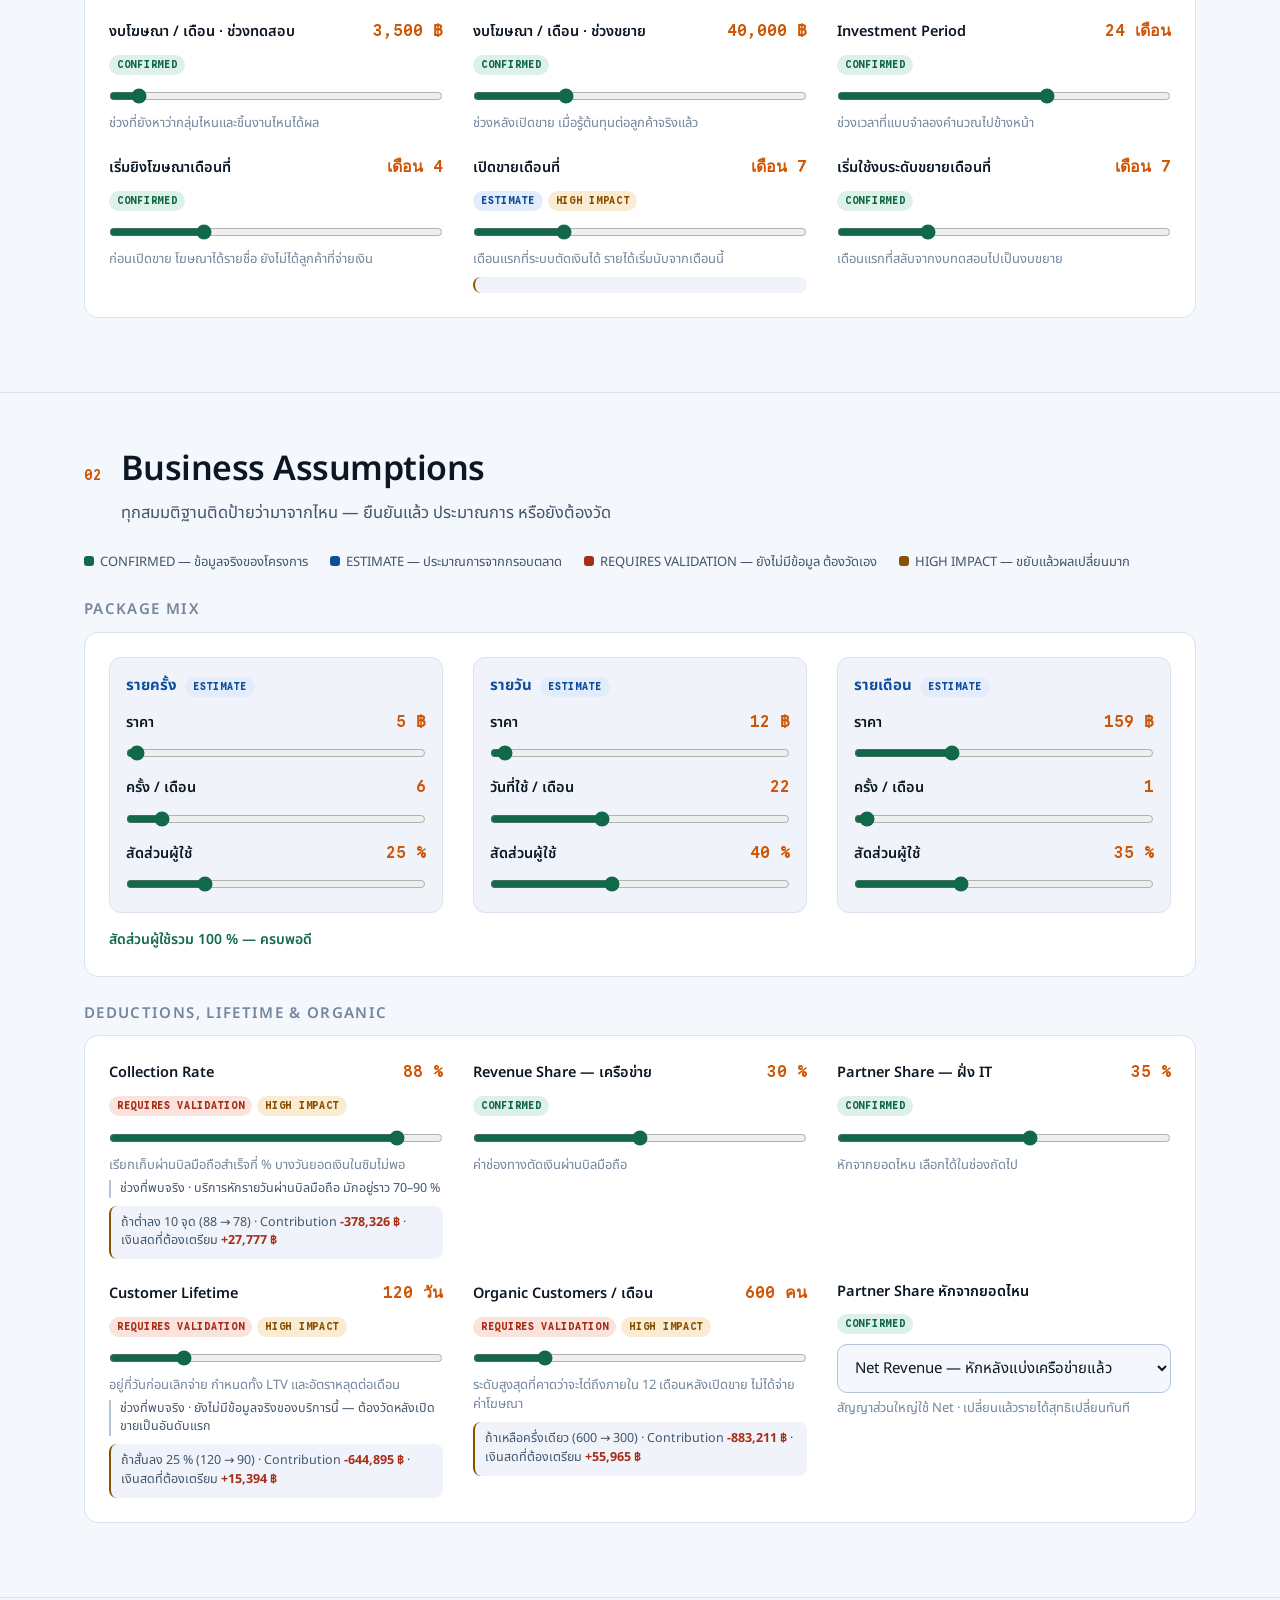
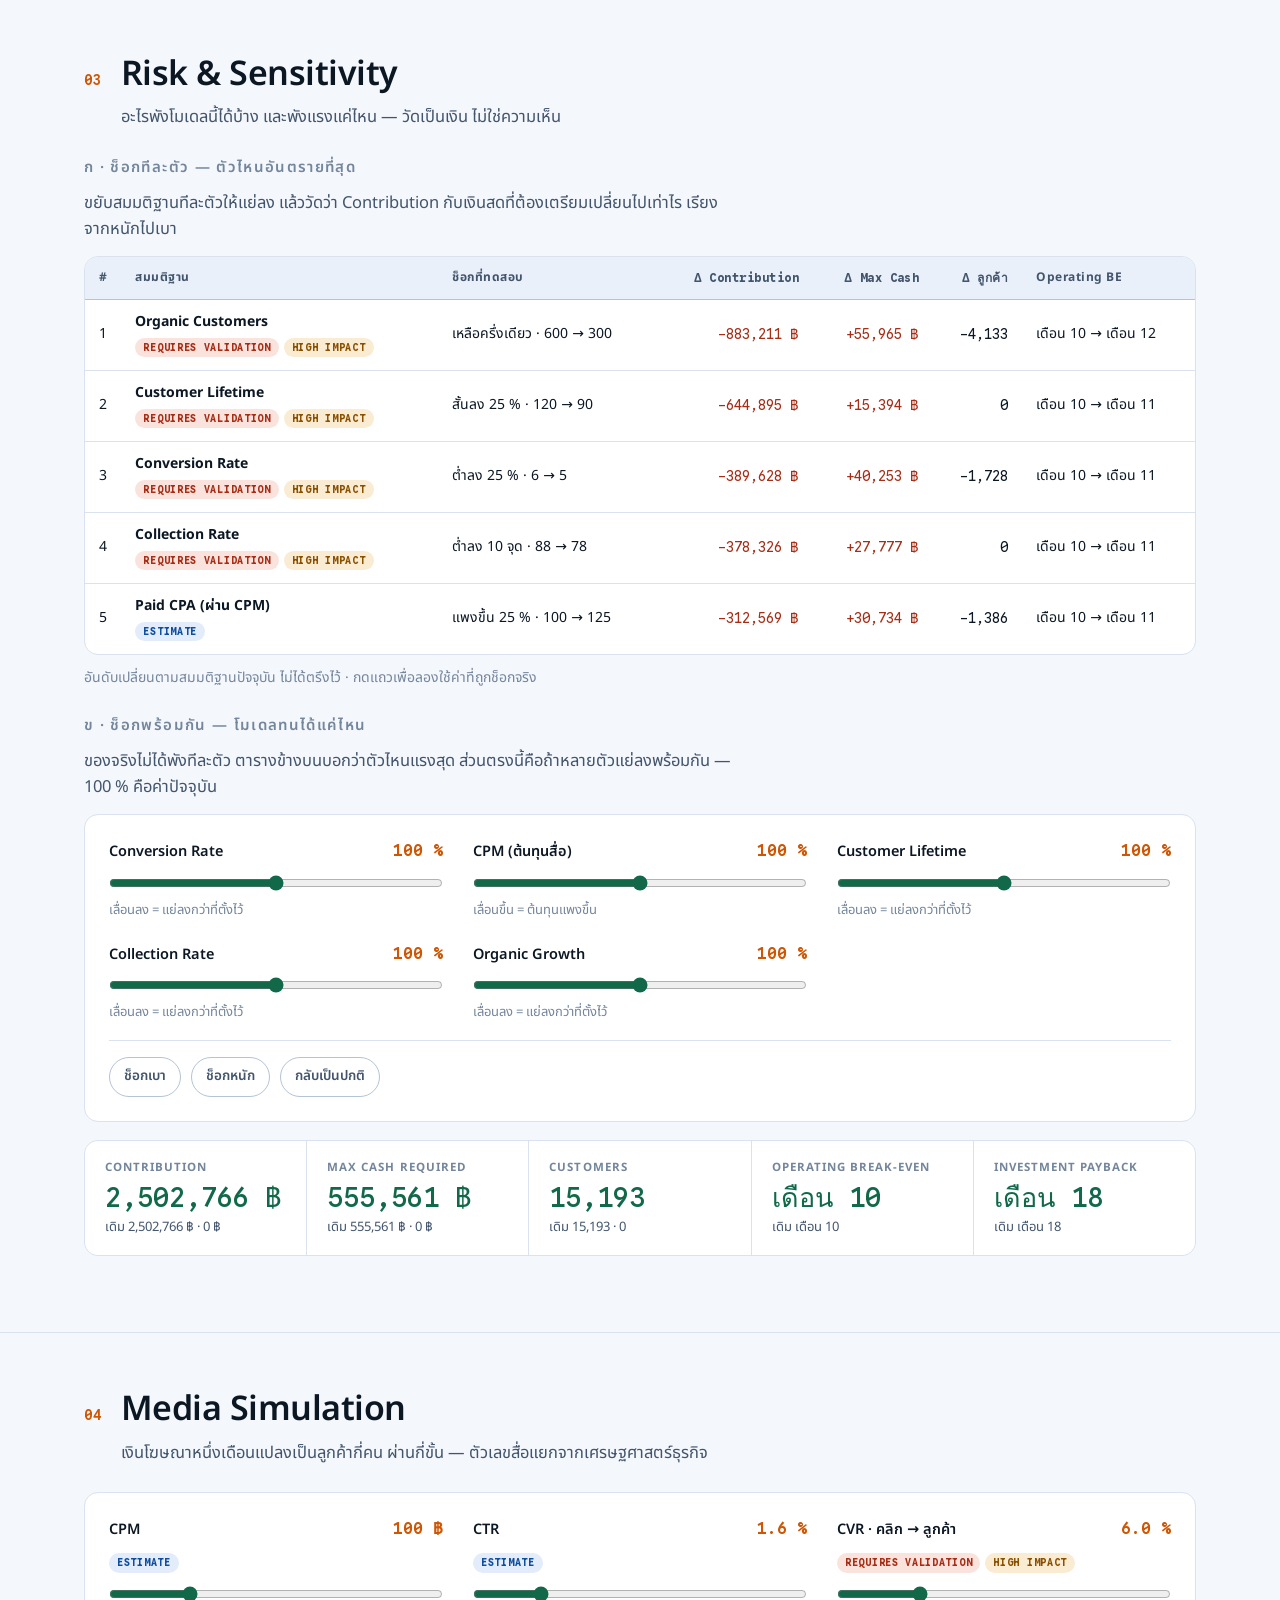
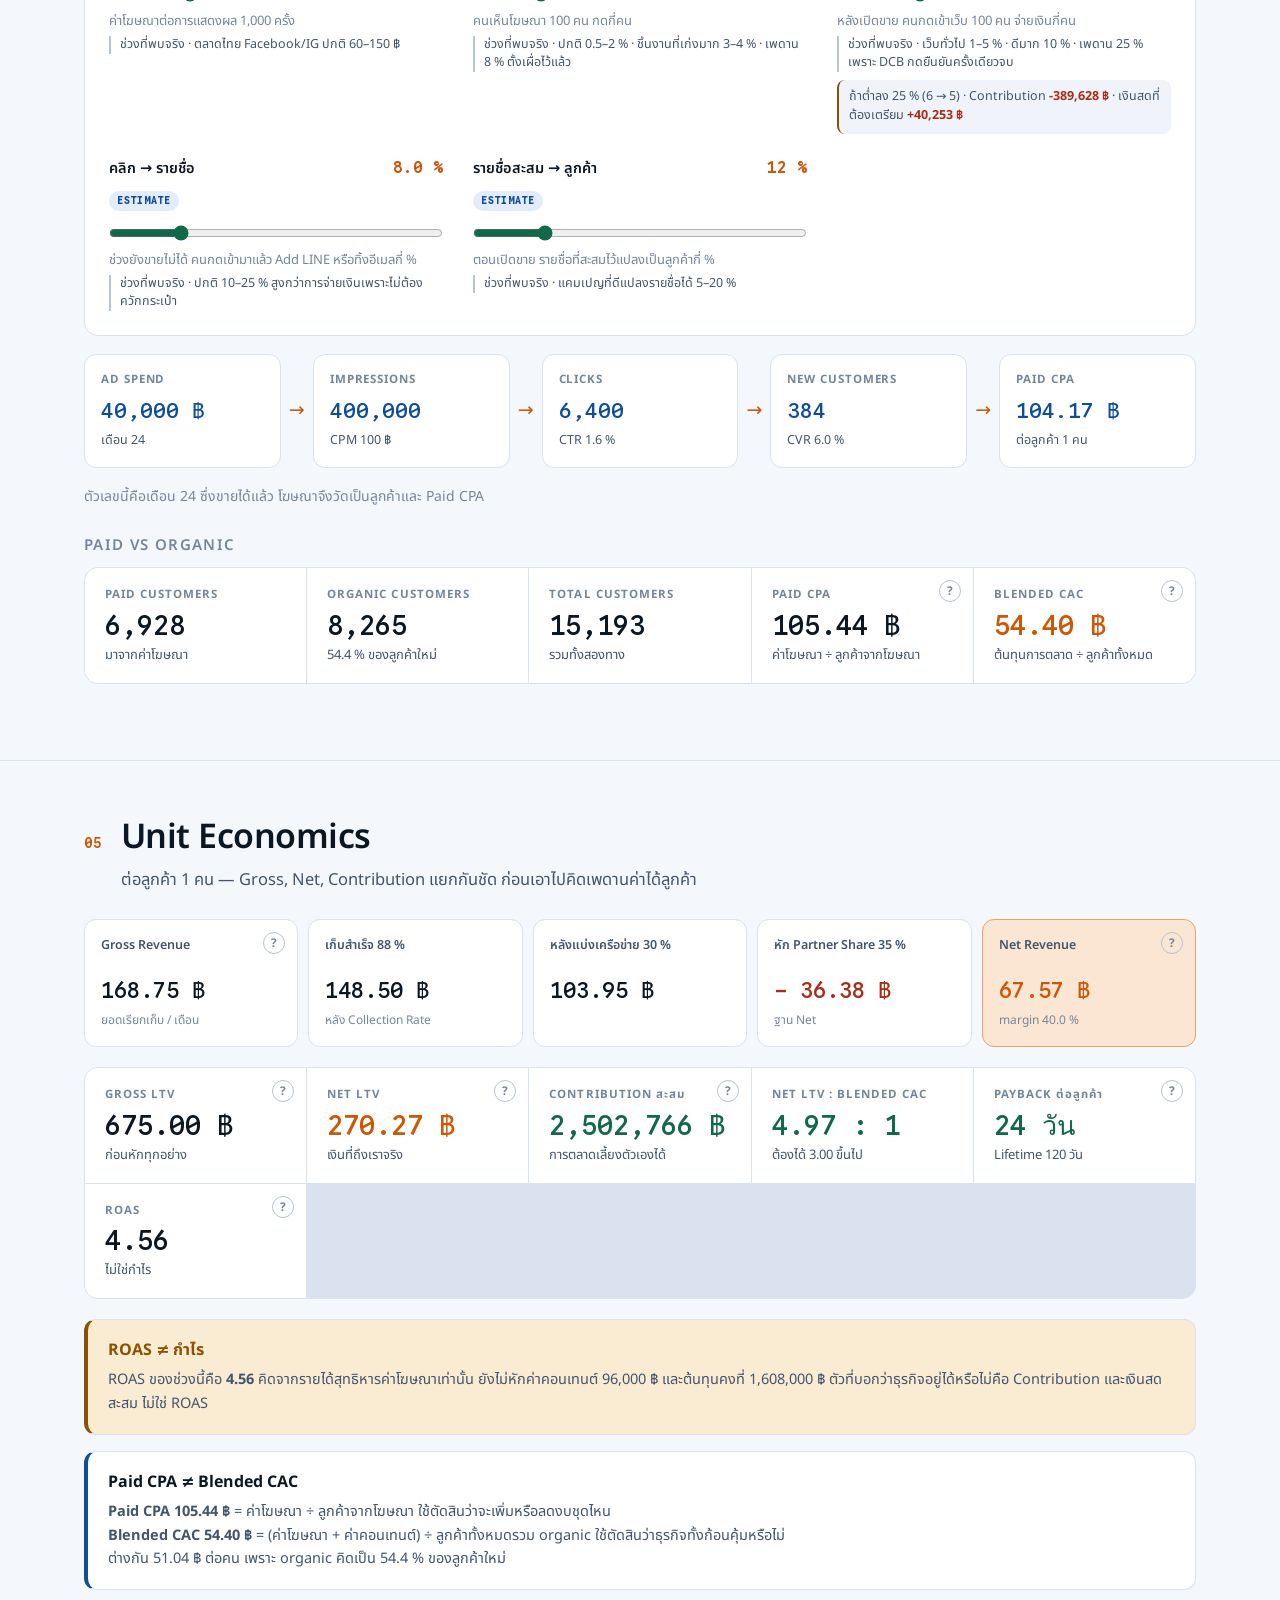
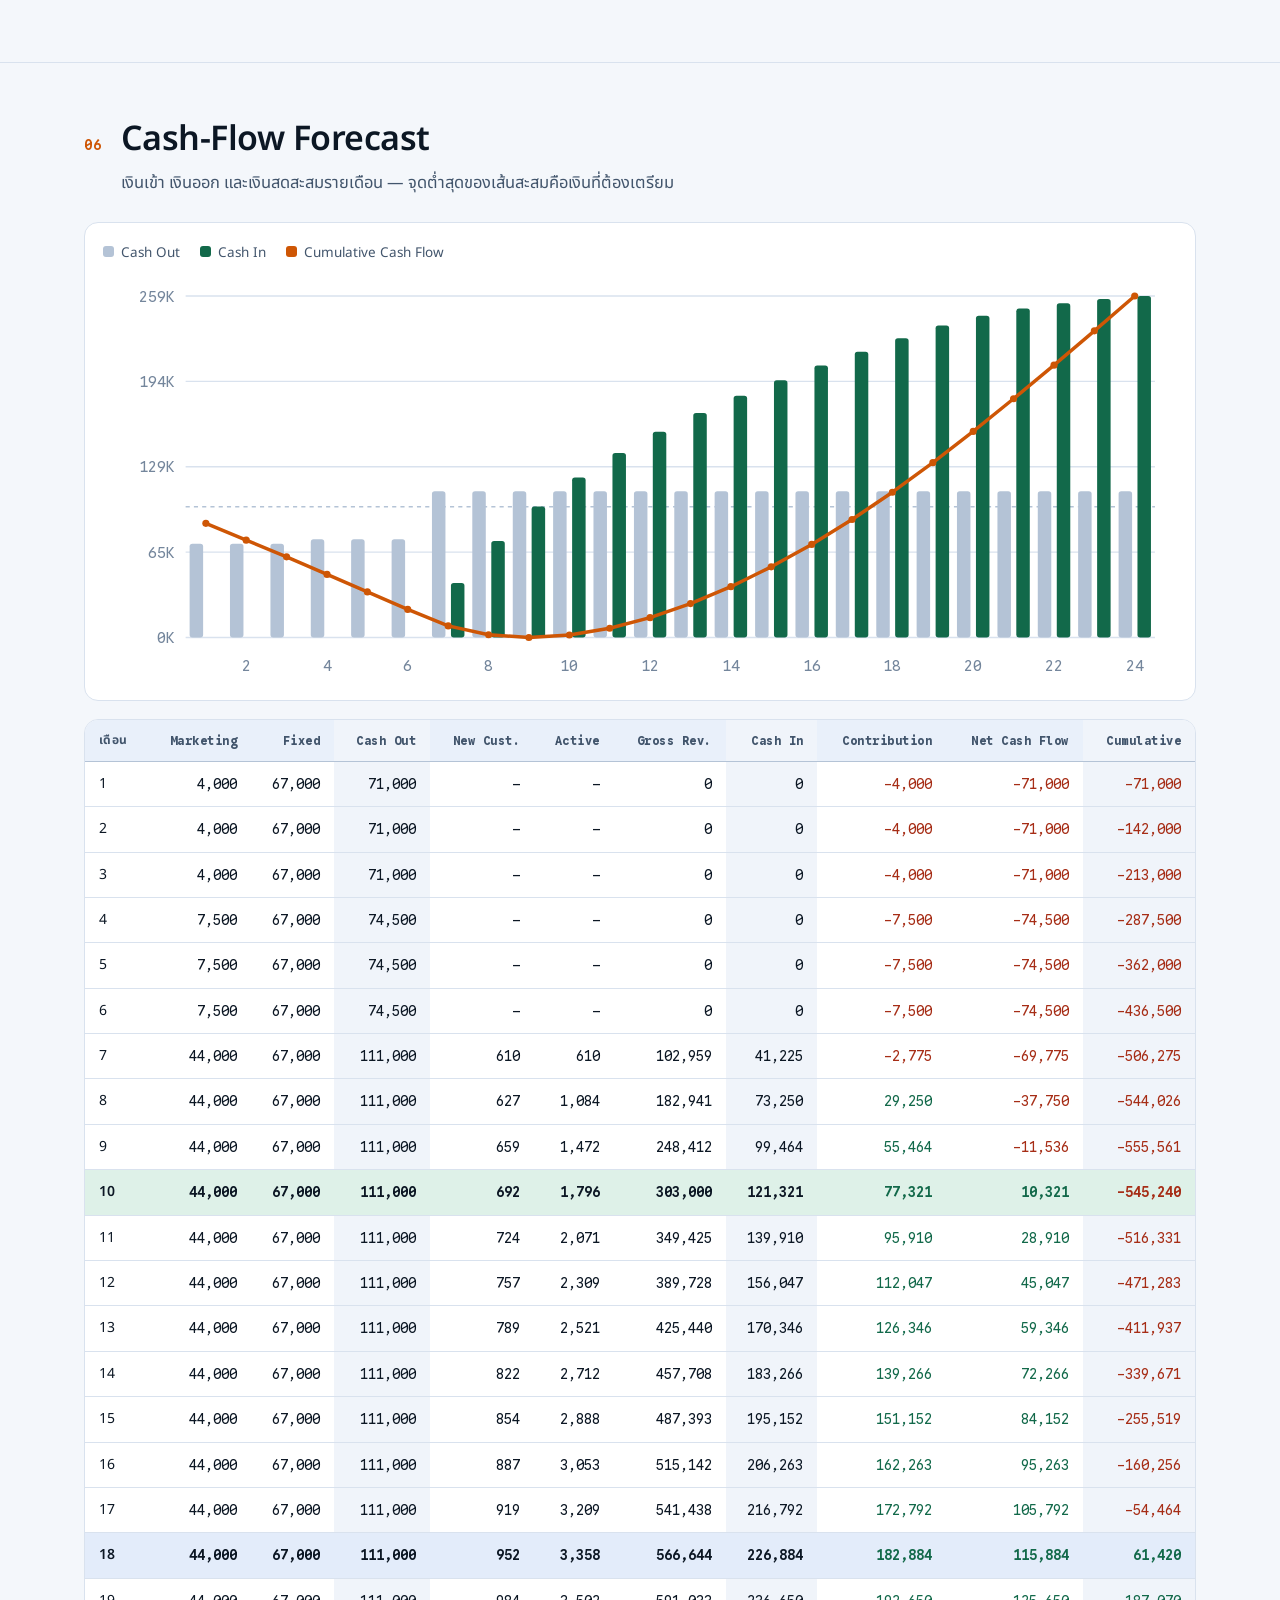
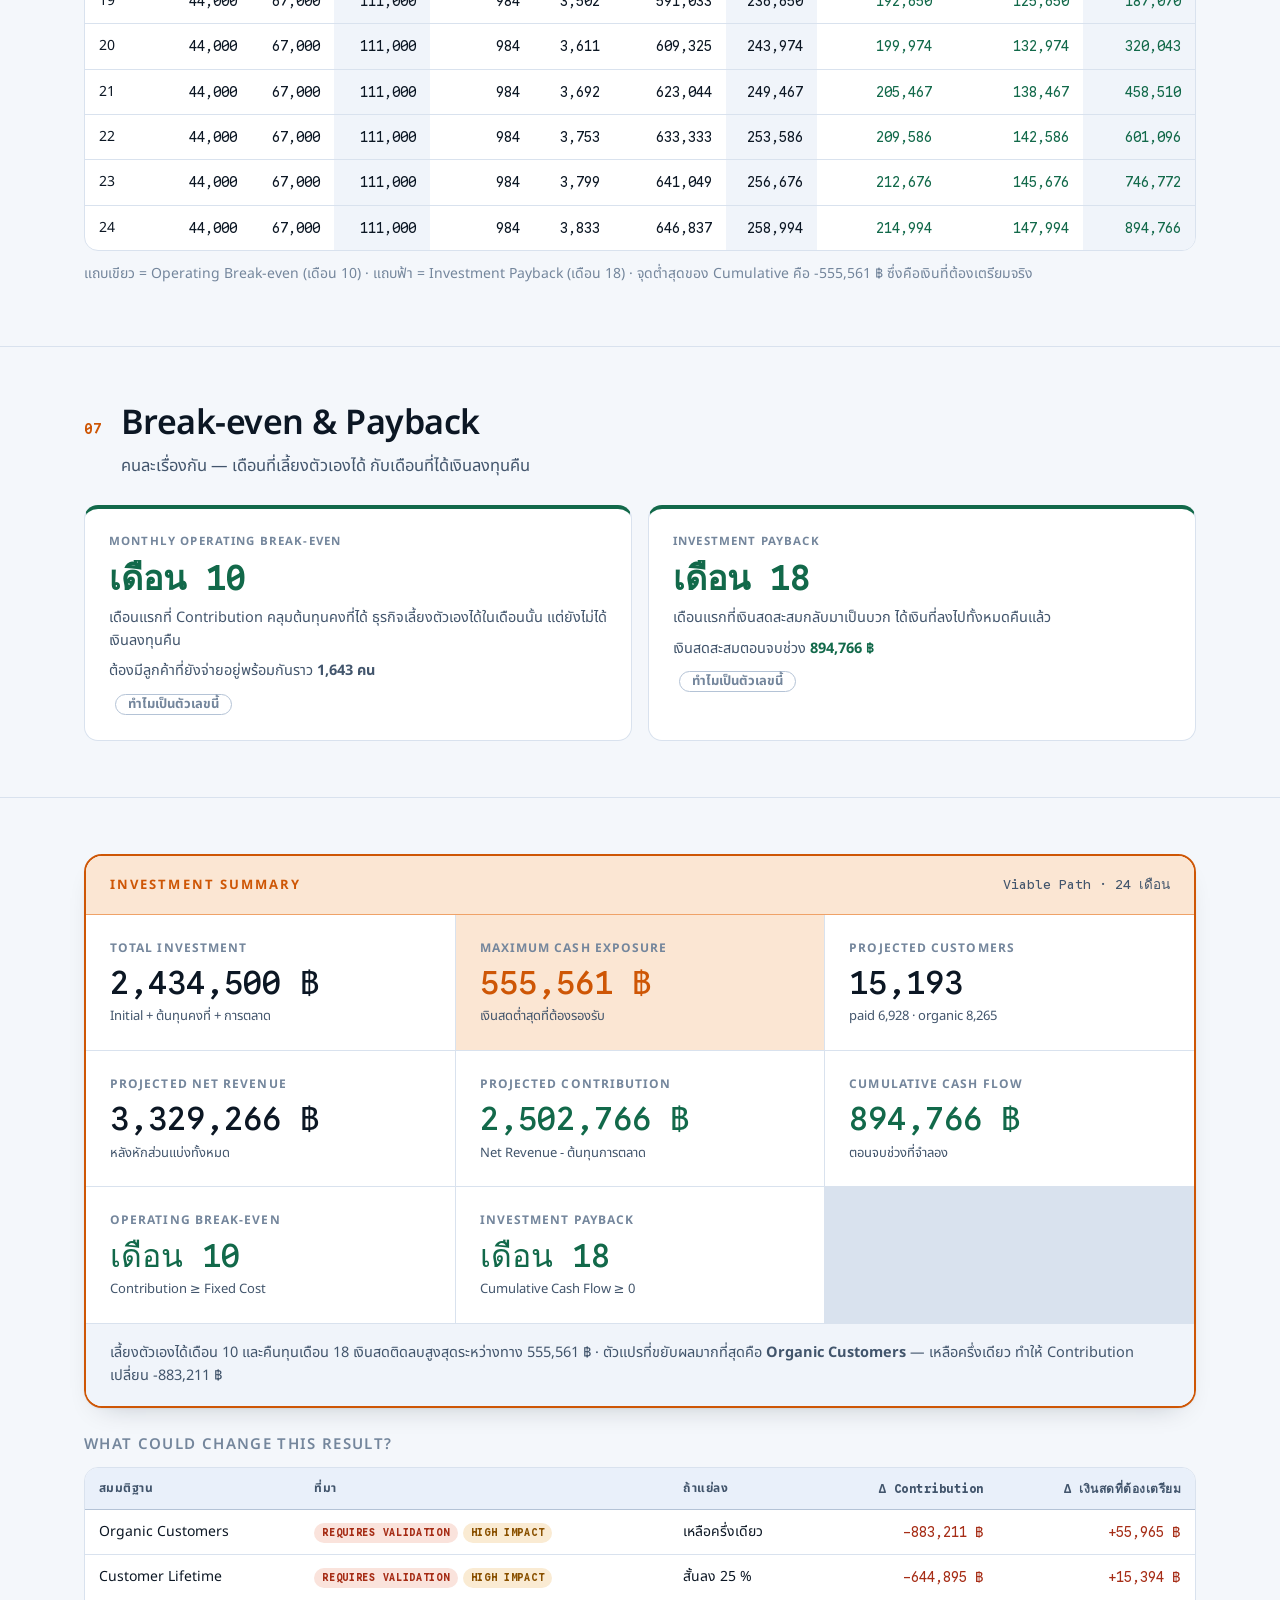
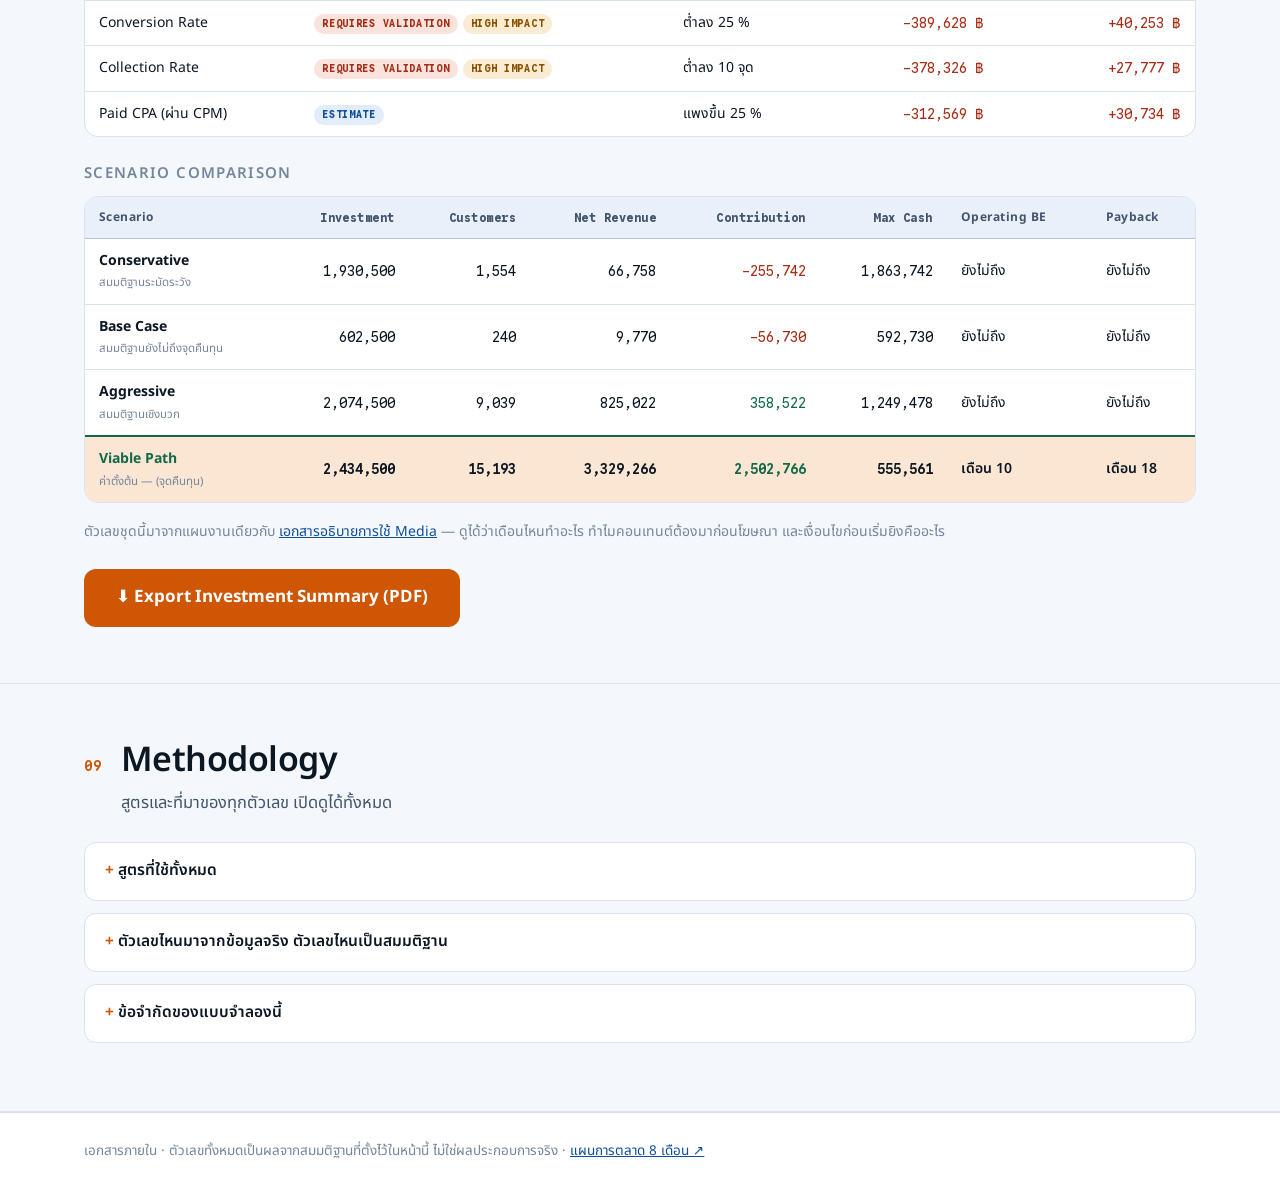
==== commit 3e826357: "feat(v2): เติมลิงก์กลับไปหน้าแผนการตลาด เดิม v1 ลิงก์มา v2 ได้ 3 จุด แต่ v2 ไม่มีทางกลับเลยสักจุด คน" ====
--- a/v2/index.html
+++ b/v2/index.html
@@ -23,6 +23,7 @@
       <a href="#forecast">06 Cash Flow</a>
       <a href="#breakeven">07 Break-even</a>
       <a href="#summary">08 Summary</a>
+      <a href="https://bizwap.pages.dev/" class="nav-plan">แผนการตลาด ↗</a>
     </nav>
     <div class="bar-actions">
       <button class="ghost-btn js-print" type="button">⬇ PDF</button>
@@ -40,7 +41,7 @@
     <a class="cta" href="#step1">Start Simulation</a>
 
     <div class="hero-kpis" id="hero-kpis"></div>
-    <p class="hero-note">ทุกตัวเลขคำนวณสดจากสมมติฐานด้านล่าง ไม่มีค่าใดถูกเขียนตายไว้ในหน้า · เปลี่ยนสมมติฐานแล้วผลเปลี่ยนทันที</p>
+    <p class="hero-note">ทุกตัวเลขคำนวณสดจากสมมติฐานด้านล่าง ไม่มีค่าใดถูกเขียนตายไว้ในหน้า · เปลี่ยนสมมติฐานแล้วผลเปลี่ยนทันที<br>เครื่องมือนี้ตอบว่า<strong>ใช้เงินเท่าไรและได้คืนเมื่อไร</strong> ส่วนแผนว่า<strong>จะทำอะไรเดือนไหน</strong> อยู่ที่ <a href="https://bizwap.pages.dev/">เอกสารอธิบายการใช้ Media ↗</a></p>
   </div>
 </section>
 
@@ -256,6 +257,7 @@
       <table id="scenario-table"></table>
     </div>
 
+    <p class="note-inline" style="margin-top:18px">ตัวเลขชุดนี้มาจากแผนงานเดียวกับ <a href="https://bizwap.pages.dev/">เอกสารอธิบายการใช้ Media</a> — ดูได้ว่าเดือนไหนทำอะไร ทำไมคอนเทนต์ต้องมาก่อนโฆษณา และเงื่อนไขก่อนเริ่มยิงคืออะไร</p>
     <button class="cta cta-pdf js-print" type="button">⬇ Export Investment Summary (PDF)</button>
   </div>
 </section>
@@ -298,7 +300,7 @@
 
 <footer>
   <div class="wrap">
-    <span>เอกสารภายใน · ตัวเลขทั้งหมดเป็นผลจากสมมติฐานที่ตั้งไว้ในหน้านี้ ไม่ใช่ผลประกอบการจริง</span>
+    <span>เอกสารภายใน · ตัวเลขทั้งหมดเป็นผลจากสมมติฐานที่ตั้งไว้ในหน้านี้ ไม่ใช่ผลประกอบการจริง · <a href="https://bizwap.pages.dev/">แผนการตลาด 8 เดือน ↗</a></span>
   </div>
 </footer>
 
--- a/v2/css/app.css
+++ b/v2/css/app.css
@@ -70,6 +70,7 @@
   white-space:nowrap; font-family:"Google Sans Code",monospace;
 }
 .steps-nav a:hover{color:var(--orange)}
+.steps-nav a.nav-plan{color:var(--orange); font-family:inherit}
 .bar-actions{display:flex; gap:8px; margin-left:auto}
 .ghost-btn{
   border:1px solid var(--line2); background:var(--panel); color:var(--ink-soft);
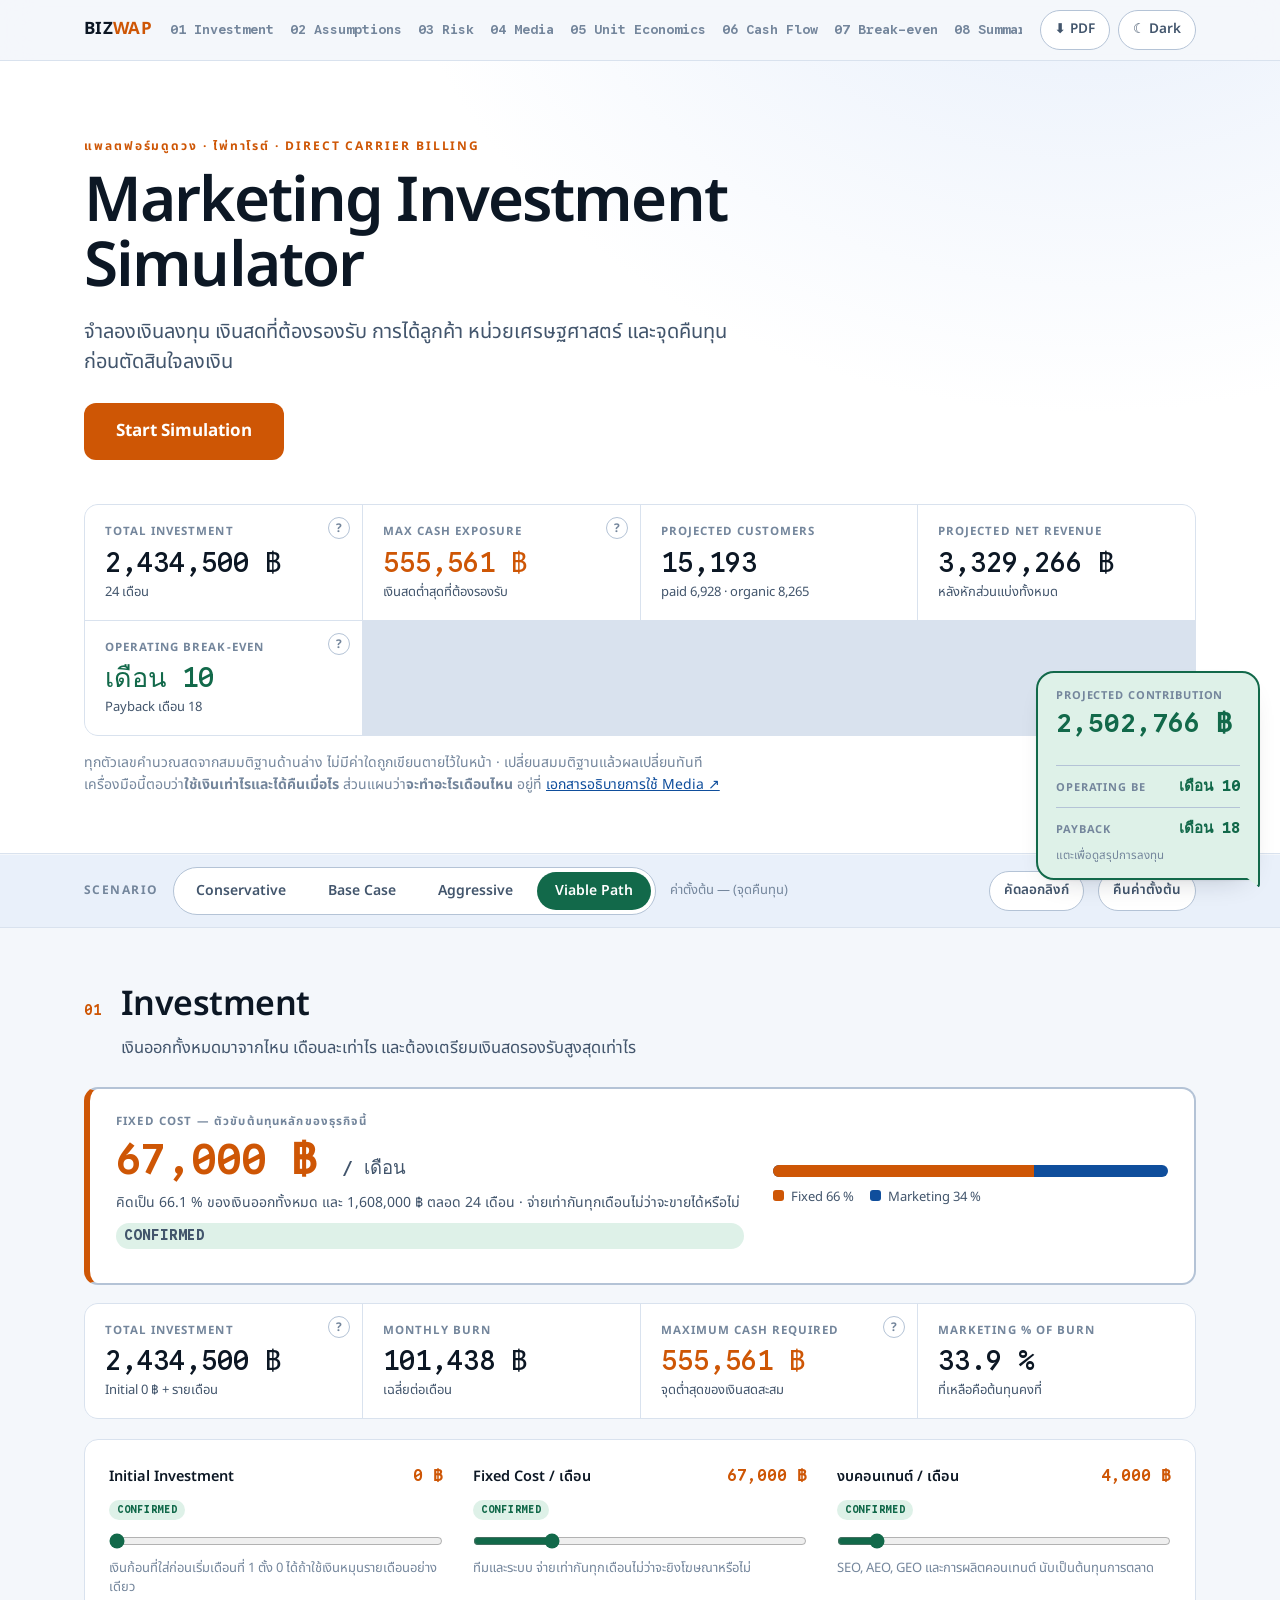
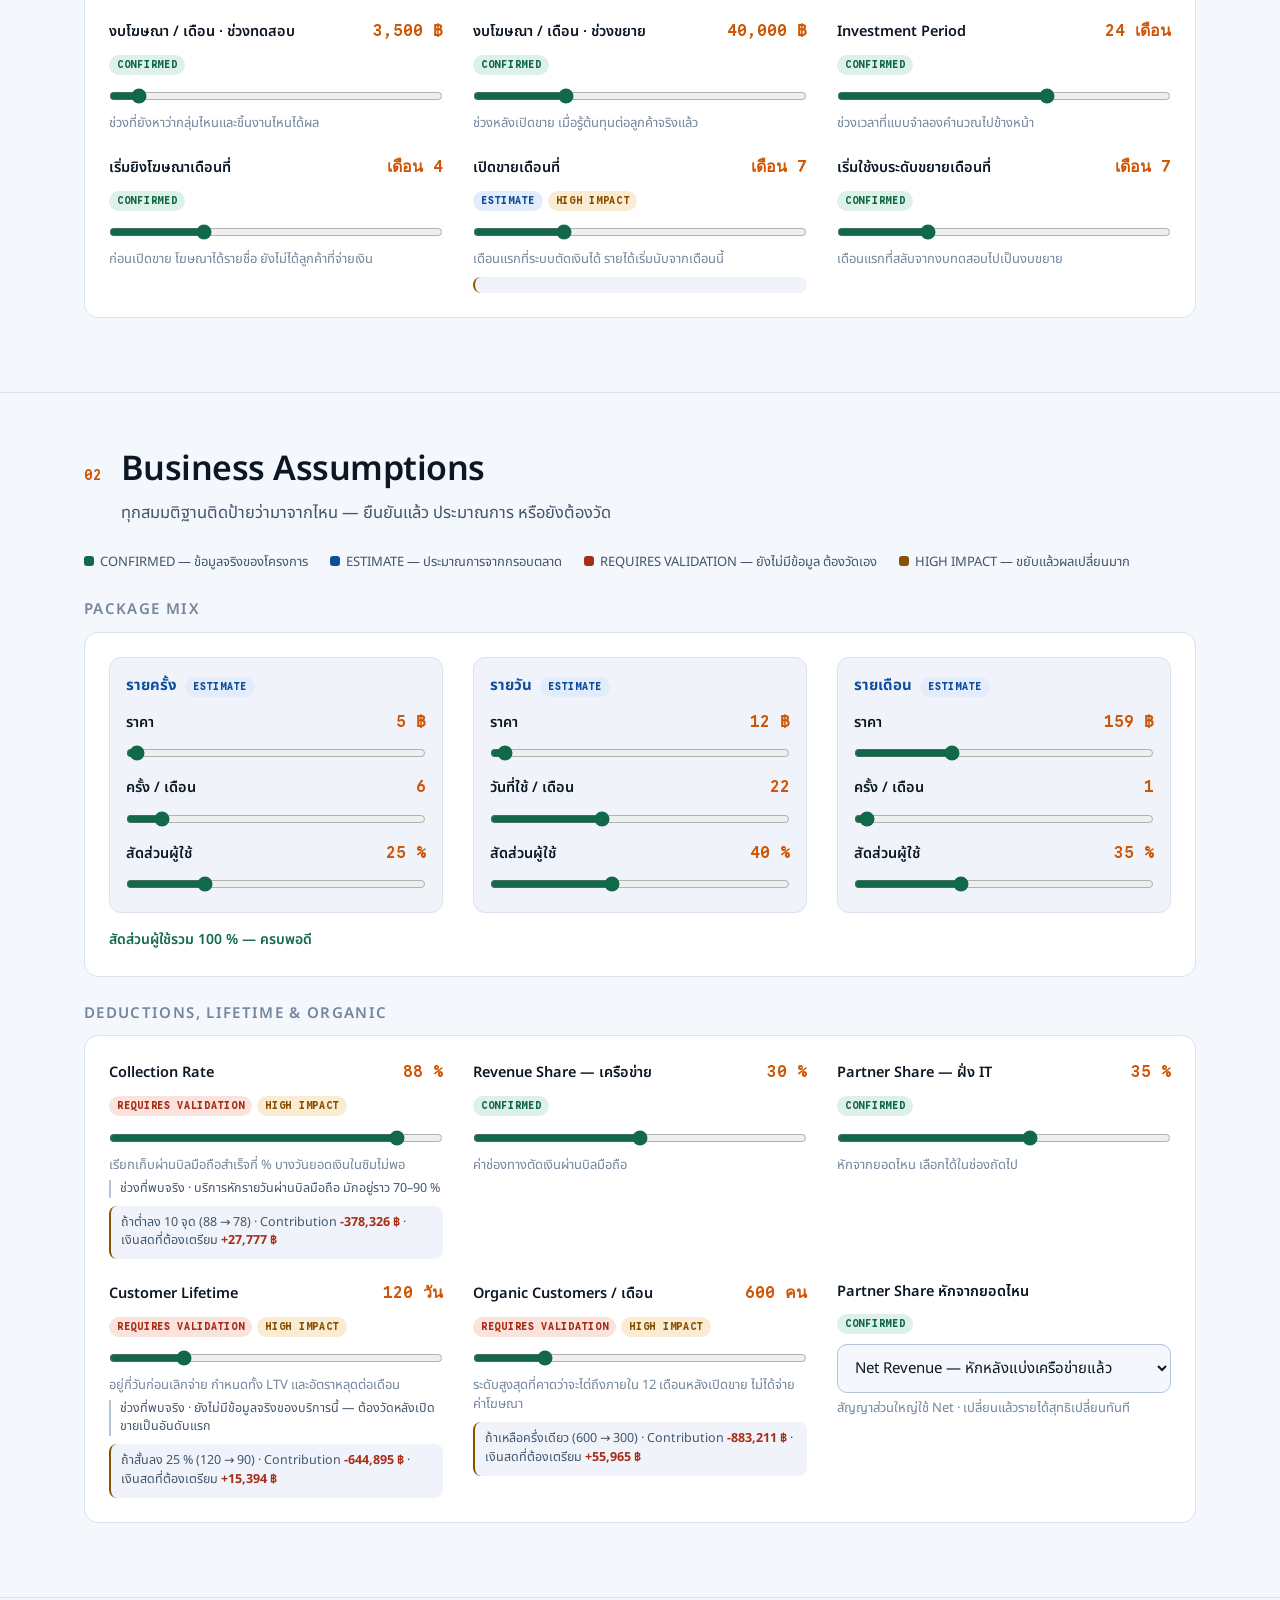
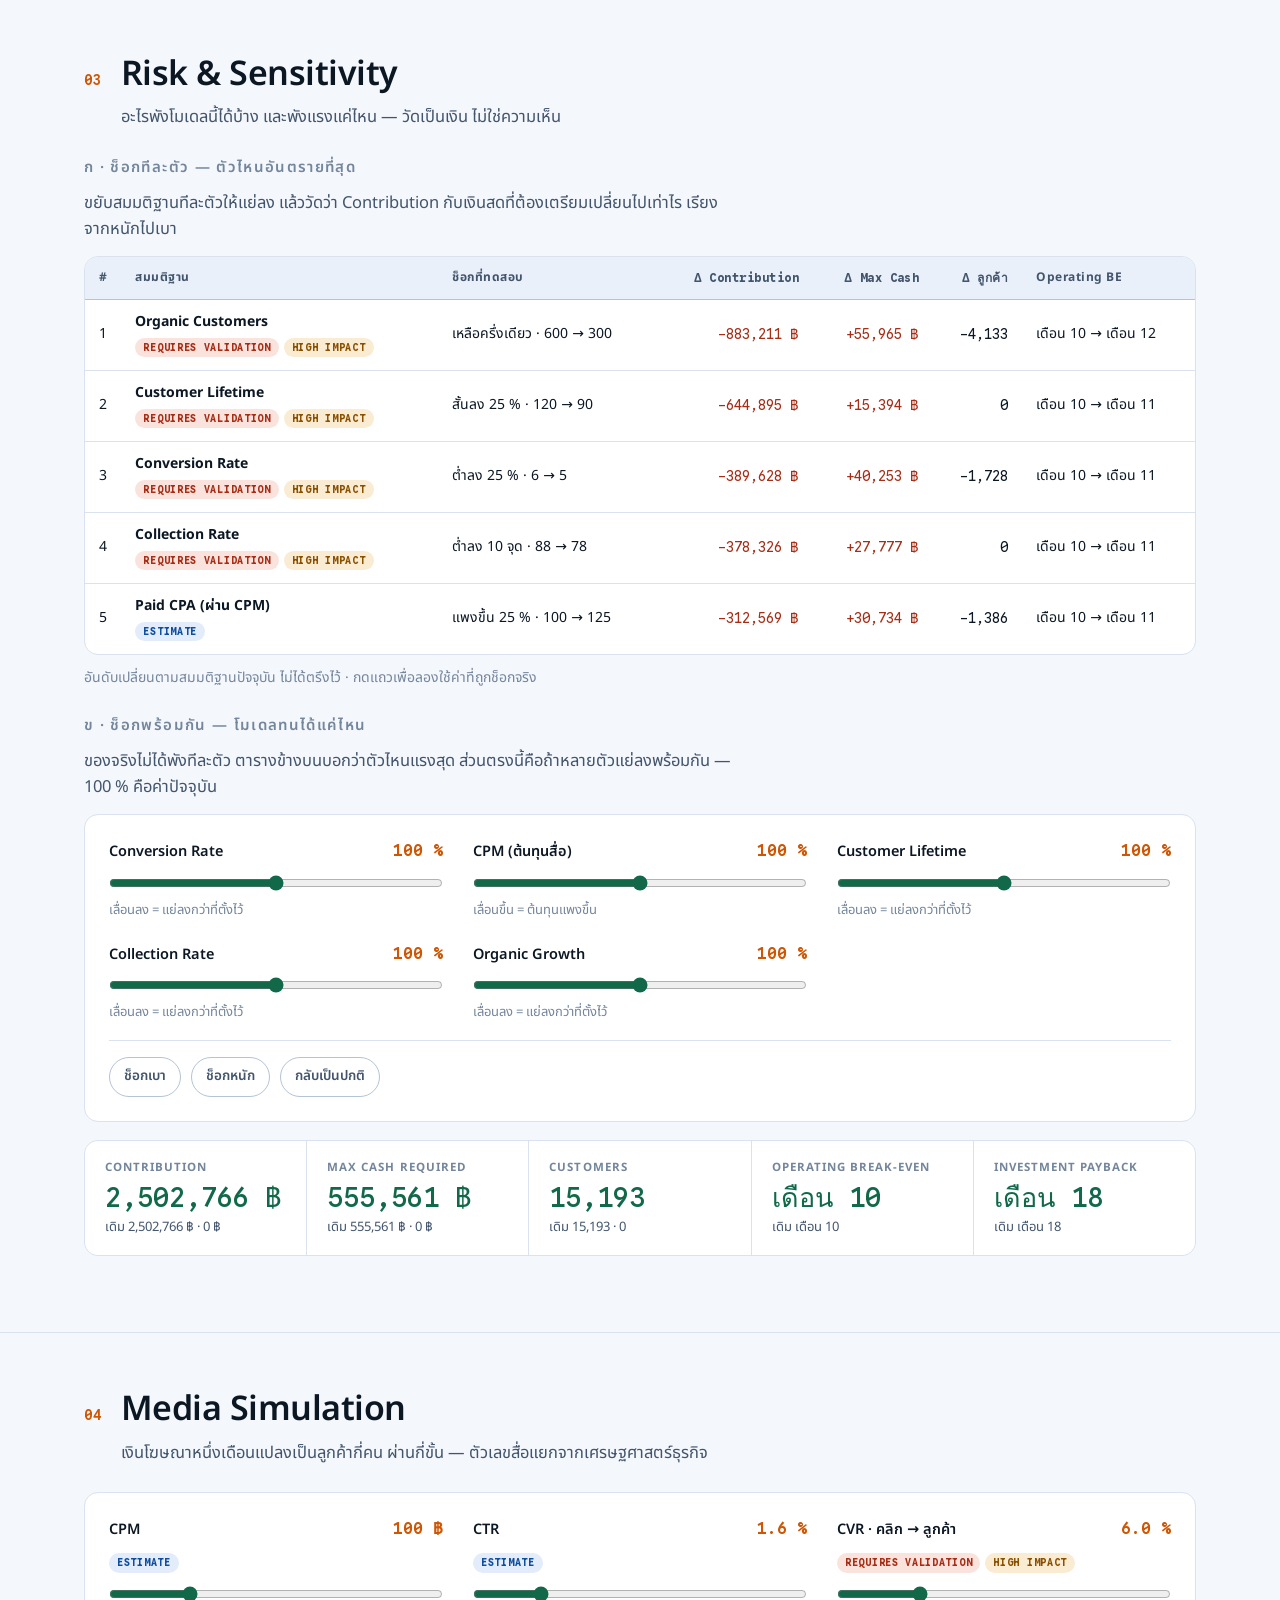
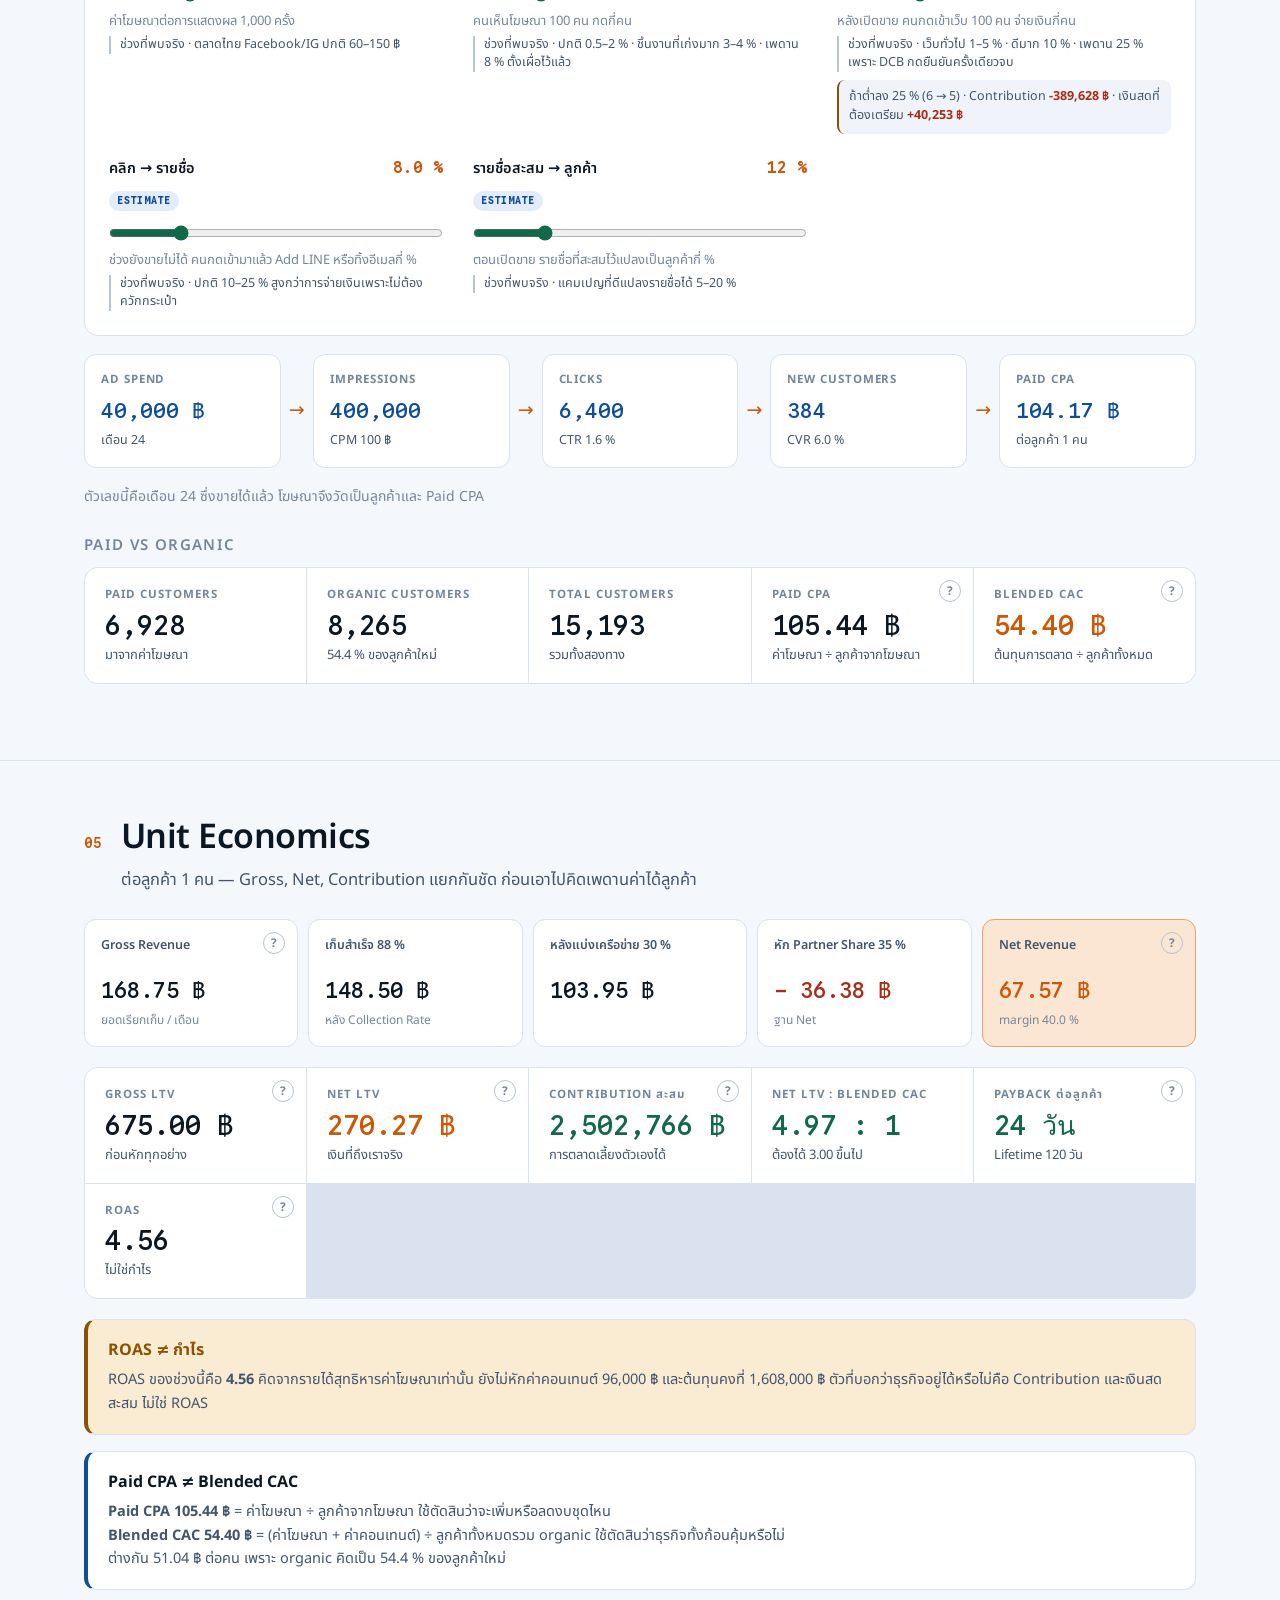
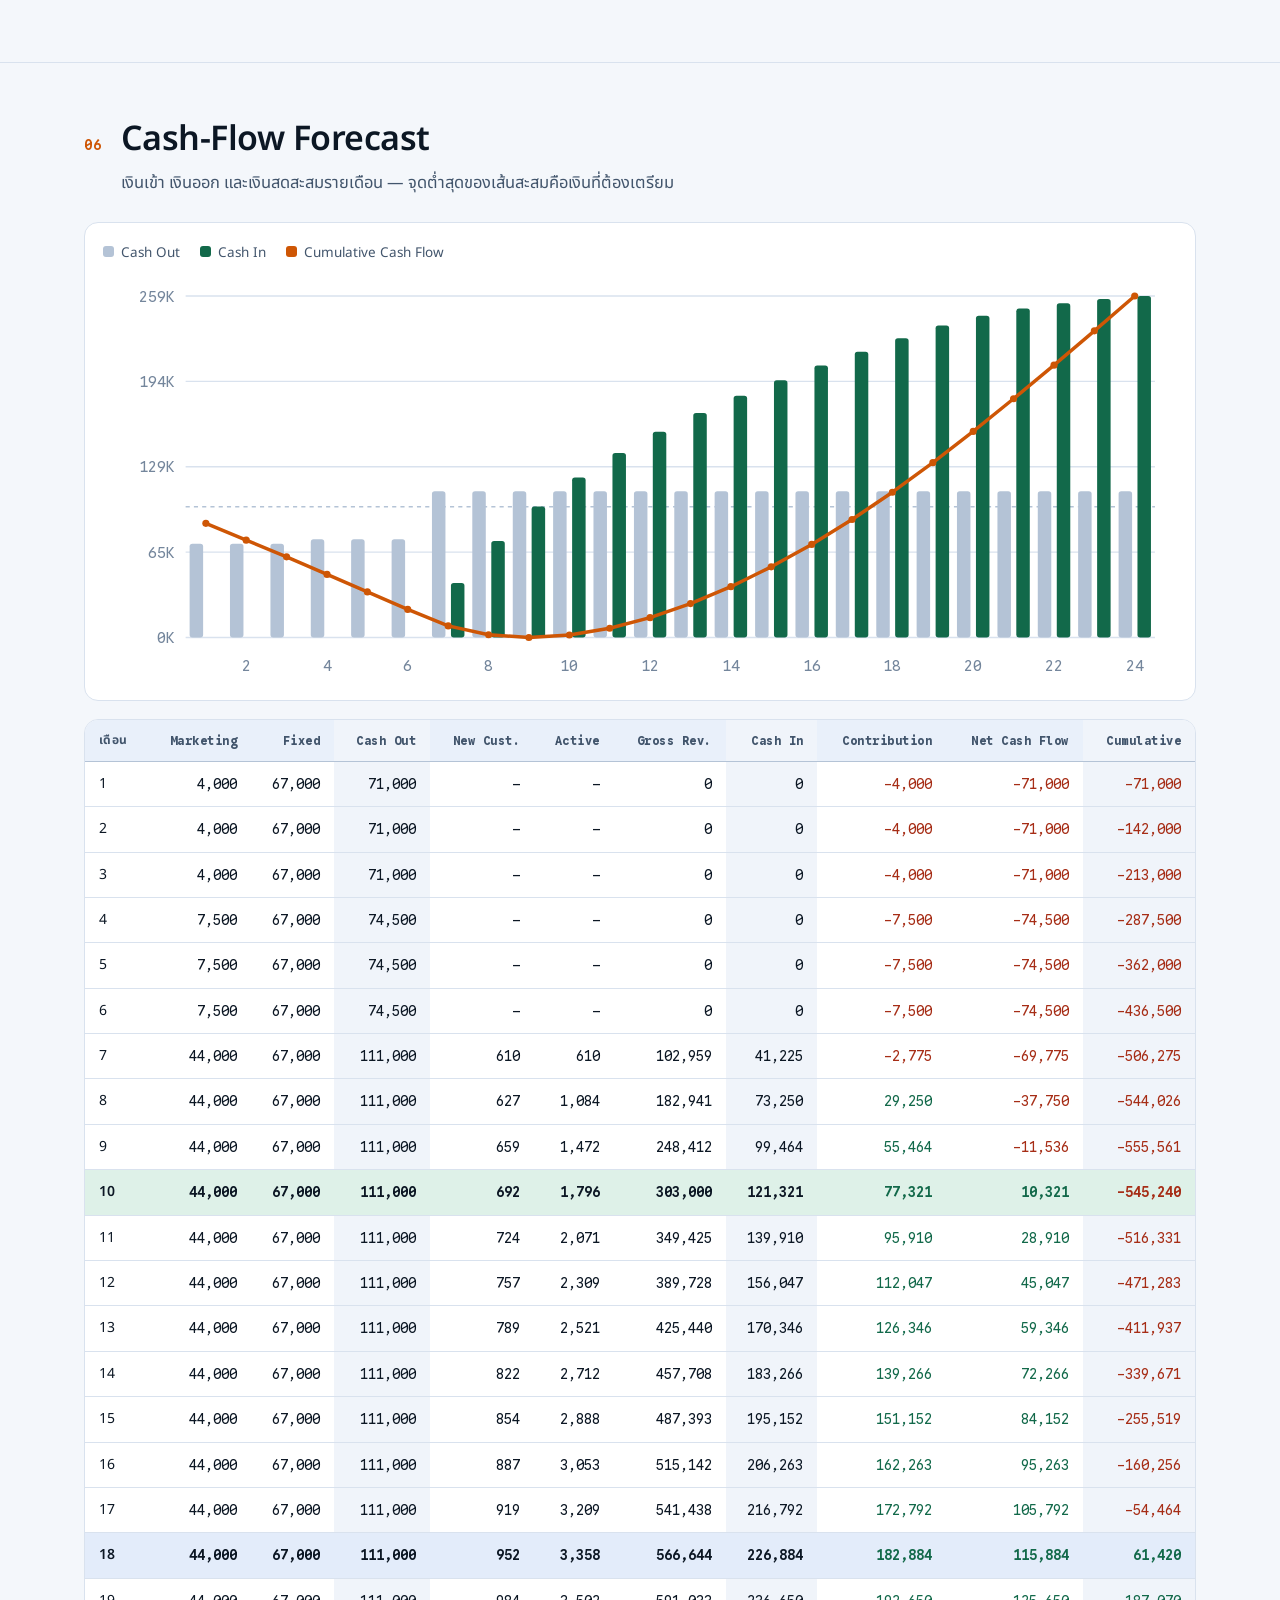
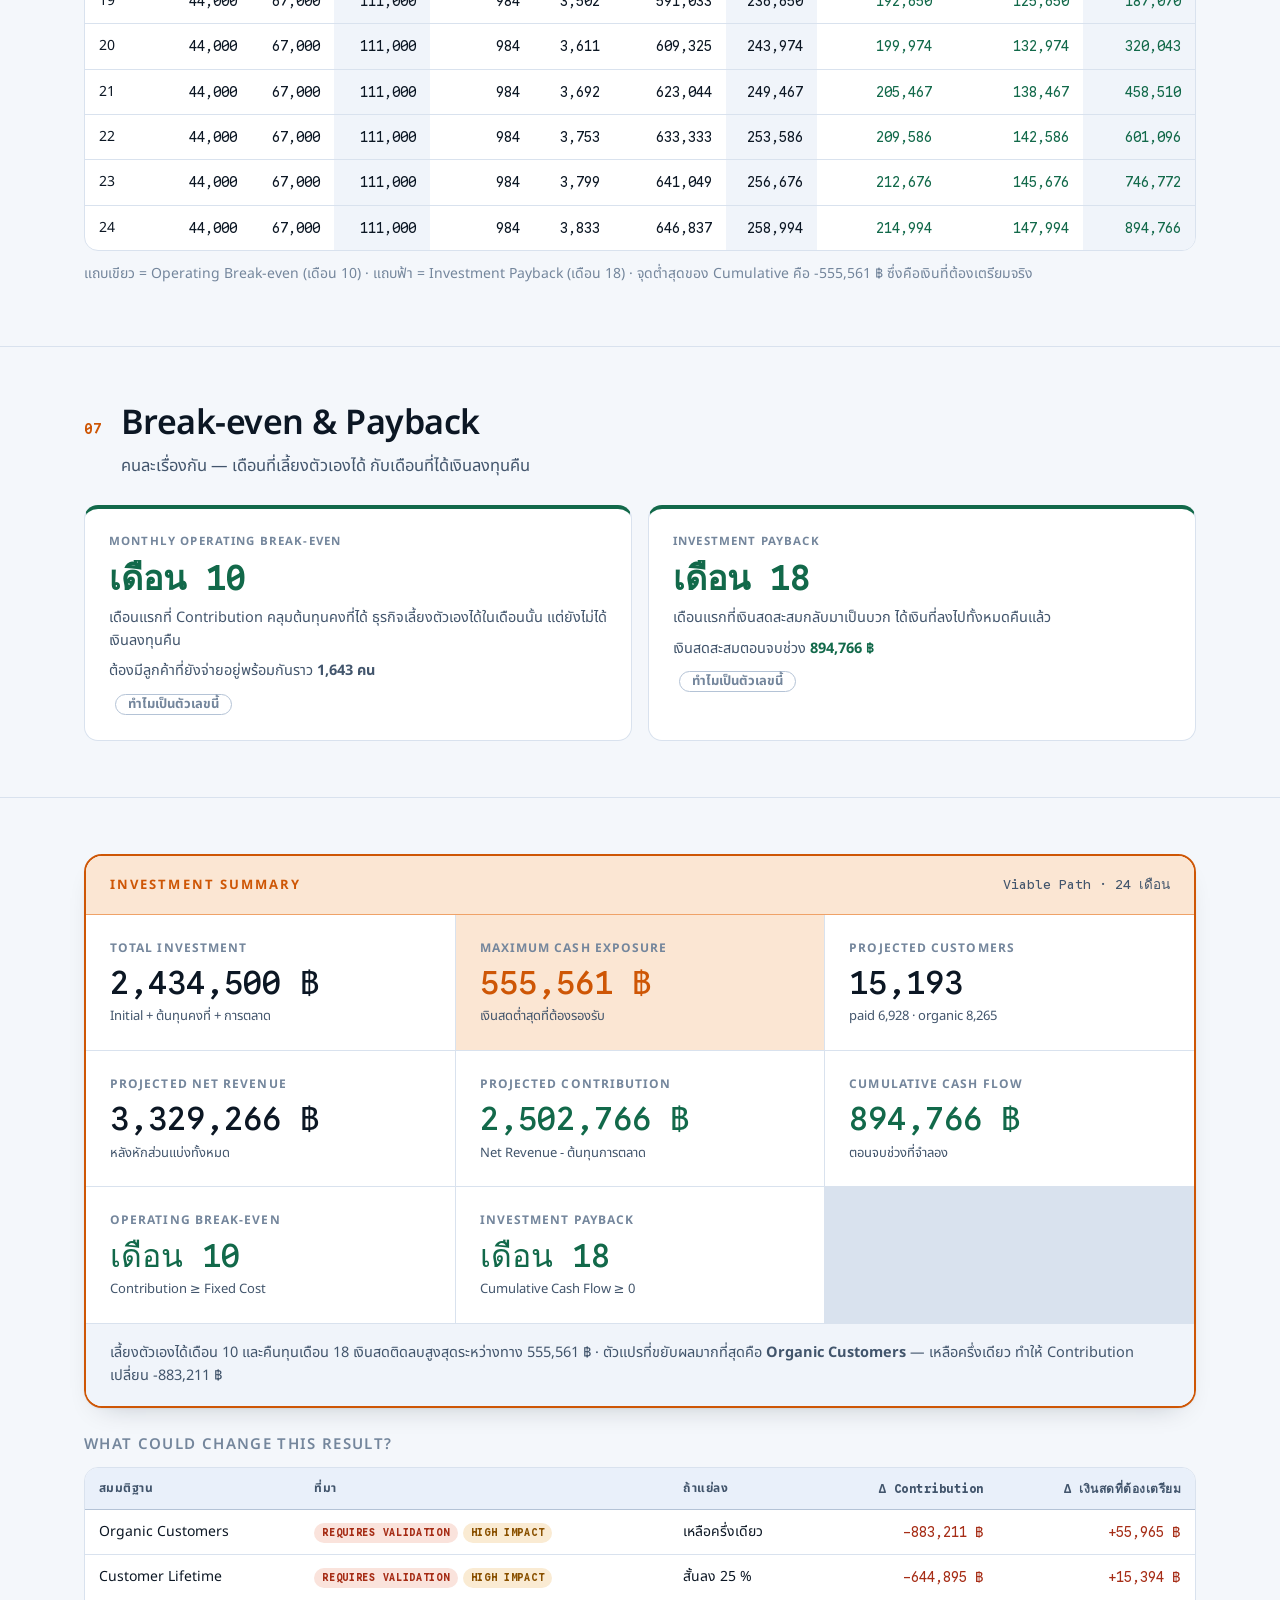
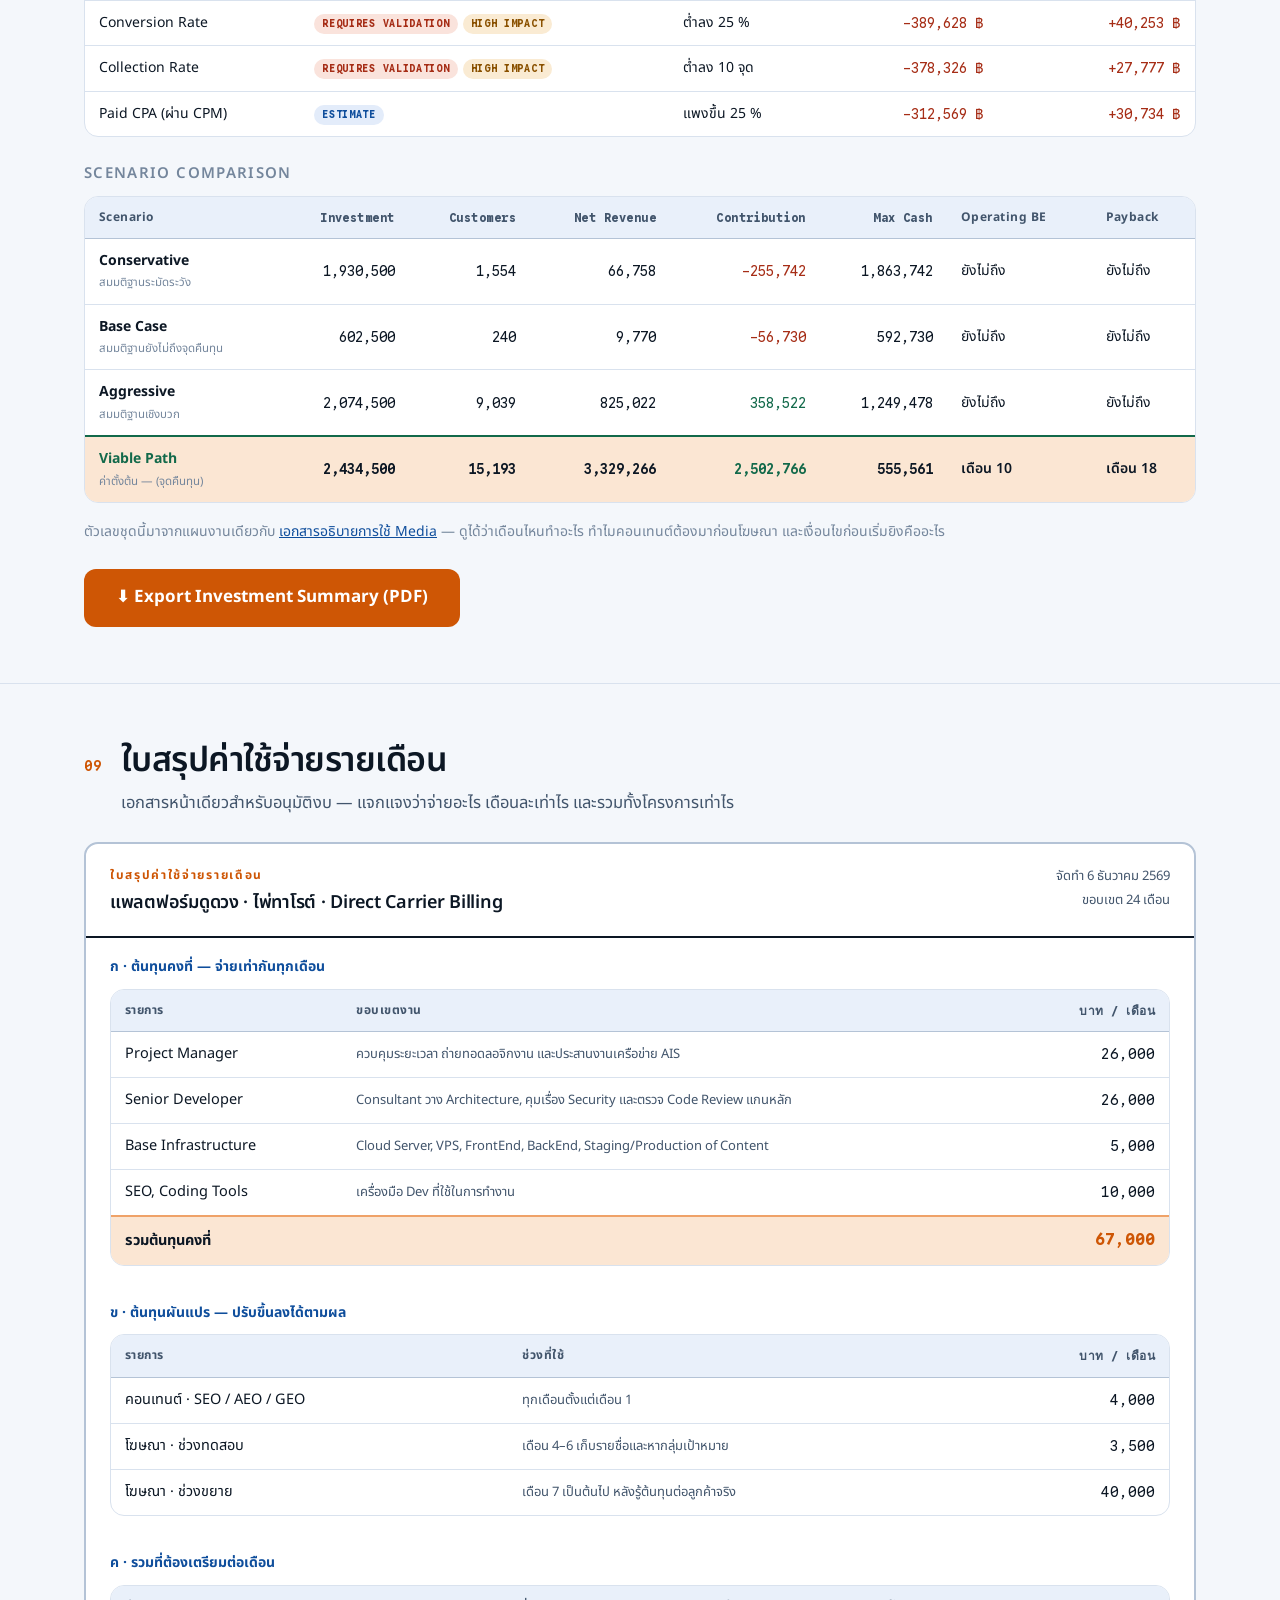
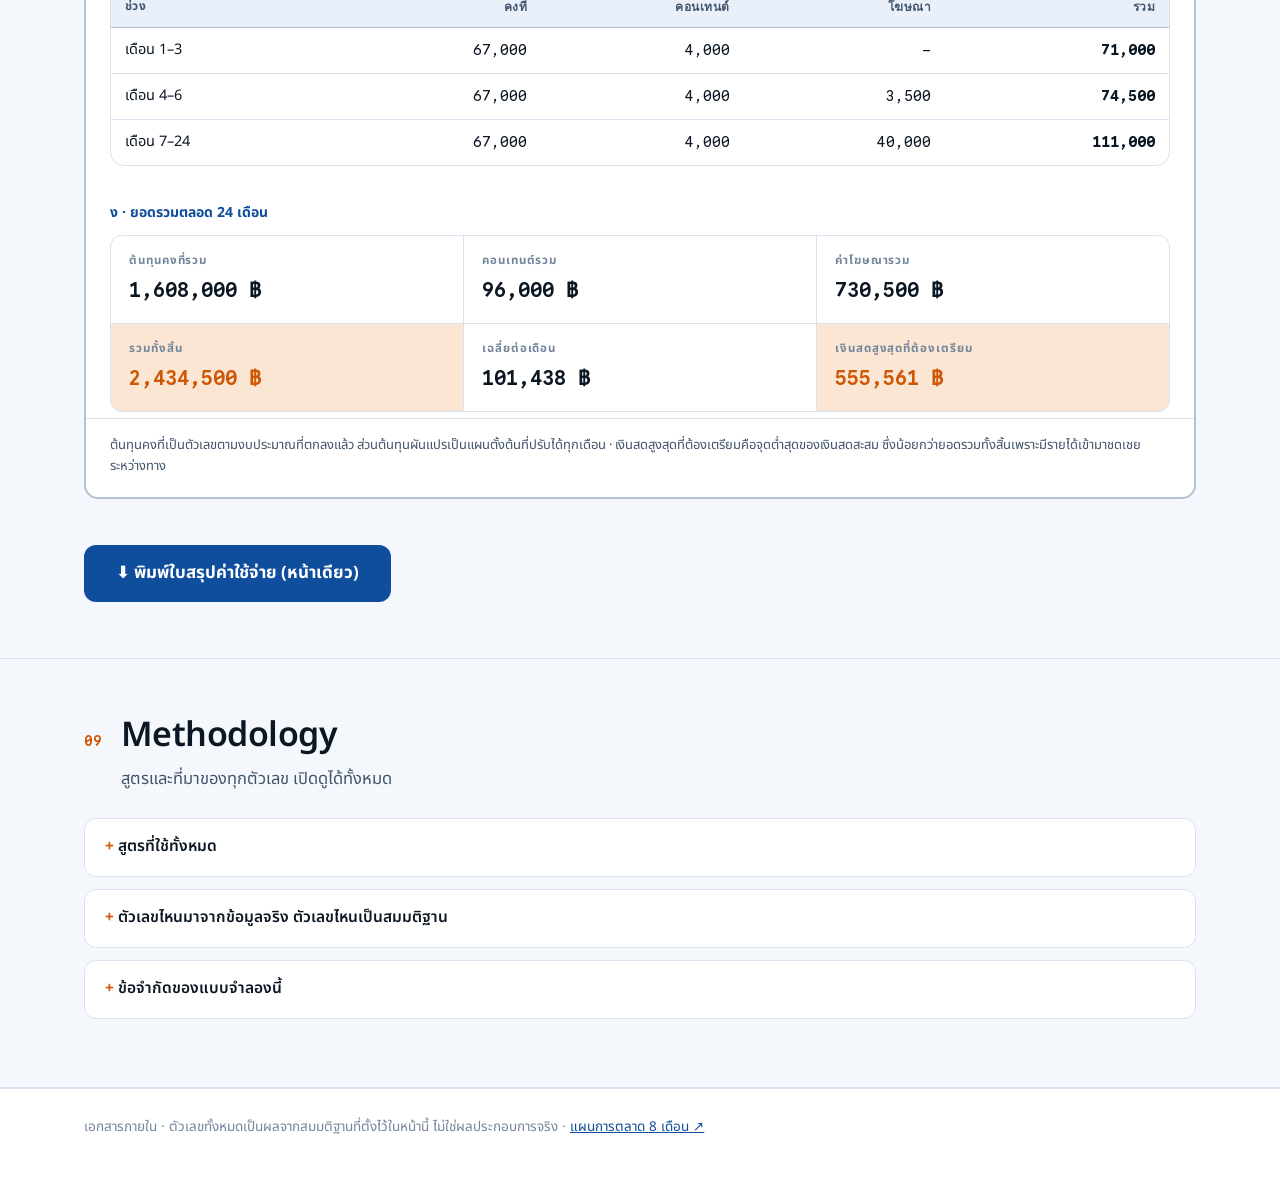
==== commit d72a990e: "feat(v2): ใบสรุปค่าใช้จ่ายรายเดือน พิมพ์เป็นเอกสารหน้าเดียวได้ หัวข้อ 09 ใบสรุปค่าใช้จ่ายรายเดือน แบ" ====
--- a/v2/index.html
+++ b/v2/index.html
@@ -23,6 +23,7 @@
       <a href="#forecast">06 Cash Flow</a>
       <a href="#breakeven">07 Break-even</a>
       <a href="#summary">08 Summary</a>
+      <a href="#budget">09 ใบสรุปค่าใช้จ่าย</a>
       <a href="https://bizwap.pages.dev/" class="nav-plan">แผนการตลาด ↗</a>
     </nav>
     <div class="bar-actions">
@@ -259,6 +260,23 @@
 
     <p class="note-inline" style="margin-top:18px">ตัวเลขชุดนี้มาจากแผนงานเดียวกับ <a href="https://bizwap.pages.dev/">เอกสารอธิบายการใช้ Media</a> — ดูได้ว่าเดือนไหนทำอะไร ทำไมคอนเทนต์ต้องมาก่อนโฆษณา และเงื่อนไขก่อนเริ่มยิงคืออะไร</p>
     <button class="cta cta-pdf js-print" type="button">⬇ Export Investment Summary (PDF)</button>
+  </div>
+</section>
+
+<!-- ================= BUDGET SHEET ================= -->
+<section class="step" id="budget">
+  <div class="wrap">
+    <div class="step-head">
+      <span class="step-no">09</span>
+      <div>
+        <h2>ใบสรุปค่าใช้จ่ายรายเดือน</h2>
+        <p class="lead">เอกสารหน้าเดียวสำหรับอนุมัติงบ — แจกแจงว่าจ่ายอะไร เดือนละเท่าไร และรวมทั้งโครงการเท่าไร</p>
+      </div>
+    </div>
+    <div id="budget-sheet"></div>
+    <div class="cta-row">
+      <button class="cta budget-print" id="print-budget" type="button">⬇ พิมพ์ใบสรุปค่าใช้จ่าย (หน้าเดียว)</button>
+    </div>
   </div>
 </section>
 
--- a/v2/css/app.css
+++ b/v2/css/app.css
@@ -320,6 +320,36 @@
 .is-be strong{color:var(--blue)}
 .is-foot{margin:0; padding:18px 24px; border-top:1px solid var(--line); font-size:14.5px; color:var(--ink-soft); background:var(--panel3)}
 .cta-pdf{margin-top:22px}
+
+/* ---------- ใบสรุปค่าใช้จ่าย ---------- */
+.bsheet{background:var(--panel); border:2px solid var(--line2); border-radius:var(--radius); overflow:hidden}
+.bs-head{
+  display:flex; justify-content:space-between; align-items:flex-start; gap:16px; flex-wrap:wrap;
+  padding:22px 24px; border-bottom:2px solid var(--ink);
+}
+.bs-eyebrow{font-size:12px; letter-spacing:.14em; text-transform:uppercase; font-weight:700; color:var(--orange)}
+.bs-head h3{margin:6px 0 0; font-size:18px}
+.bs-meta{display:flex; flex-direction:column; gap:3px; font-size:13px; color:var(--ink-soft); text-align:right}
+.bs-sec{padding:18px 24px 6px}
+.bs-sec-title{font-size:14px; font-weight:700; color:var(--blue); margin-bottom:10px}
+.bs-table{font-size:14.5px}
+.bs-table th,.bs-table td{white-space:normal}
+.bs-table td.num,.bs-table th.num{white-space:nowrap}
+.bs-scope{color:var(--ink-soft); font-size:13px}
+.bs-table tr.bs-sum td{background:var(--orange-soft); font-weight:700; border-top:2px solid var(--orange-line)}
+.bs-table tr.bs-sum td.num{color:var(--orange); font-size:16px}
+.bs-table td.bs-total{font-weight:700}
+.bs-grid{display:grid; grid-template-columns:repeat(3,1fr); gap:1px; background:var(--line); border:1px solid var(--line); border-radius:12px; overflow:hidden}
+.bs-cell{background:var(--panel); padding:16px 18px}
+.bs-cell small{display:block; font-size:11.5px; letter-spacing:.08em; text-transform:uppercase; color:var(--ink-faint); font-weight:700}
+.bs-cell strong{display:block; font-family:"Google Sans Code",monospace; font-variant-numeric:tabular-nums; font-size:20px; font-weight:600; margin-top:5px}
+.bs-cell.bs-hl{background:var(--orange-soft)}
+.bs-cell.bs-hl strong{color:var(--orange)}
+.bs-foot{margin:0; padding:16px 24px 20px; font-size:13px; color:var(--ink-soft); line-height:1.6; border-top:1px solid var(--line)}
+.cta-row{display:flex; gap:12px; flex-wrap:wrap; margin-top:20px}
+.budget-print{background:var(--blue)}
+:root[data-theme="dark"] .budget-print{color:#06182E}
+@media (prefers-color-scheme: dark){:root:not([data-theme="light"]) .budget-print{color:#06182E}}
 
 /* ---------- methodology ---------- */
 .methodology details{
@@ -648,6 +678,27 @@
   .is-cell strong{font-size:18pt}
   .methodology{display:none}
 
+  /* ---- ใบสรุปค่าใช้จ่าย ---- */
+  .bsheet{border-width:1pt; break-inside:avoid}
+  .bs-head{padding:10pt 12pt; border-bottom-width:1.5pt}
+  .bs-head h3{font-size:12pt}
+  .bs-sec{padding:8pt 12pt 2pt}
+  .bs-sec-title{font-size:10pt; margin-bottom:5pt}
+  .bs-table{font-size:9pt}
+  .bs-scope{font-size:8pt}
+  .bs-grid{grid-template-columns:repeat(3,1fr)}
+  .bs-cell{padding:7pt 9pt}
+  .bs-cell strong{font-size:13pt}
+  .bs-foot{padding:8pt 12pt 10pt; font-size:8pt}
+  .cta-row,.budget-print{display:none !important}
+
+  /* พิมพ์เฉพาะใบสรุป: ซ่อนทุกอย่างที่ไม่ใช่หน้านี้ */
+  body.print-budget > *{display:none !important}
+  body.print-budget > #budget{display:block !important}
+  body.print-budget #budget{break-before:auto}
+  body.print-budget #budget .step-head{border-top:none; padding-top:0}
+  body.print-budget .bsheet{break-inside:auto}
+
   /* ---- องค์ประกอบที่เพิ่มมาทีหลัง ---- */
   .fixed-hero{
     grid-template-columns:1.6fr 1fr; gap:12pt; padding:10pt 12pt;
